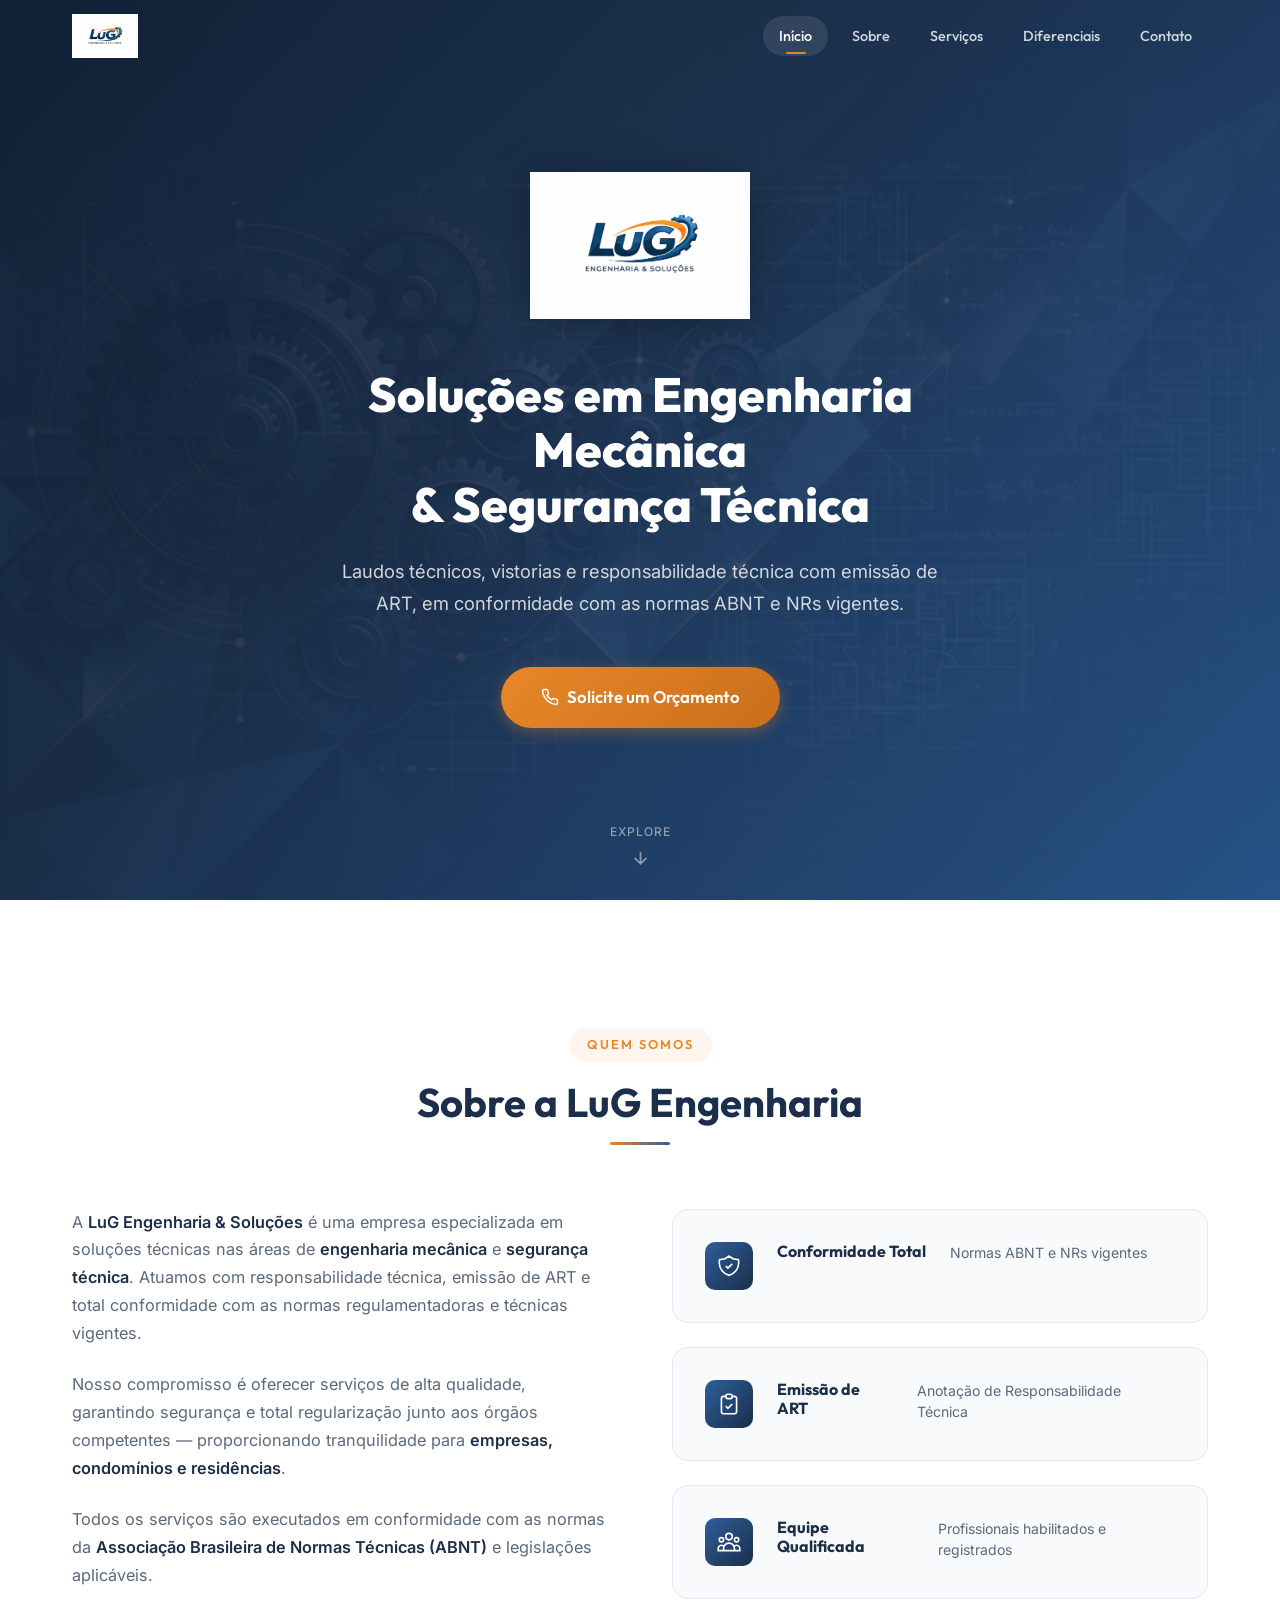
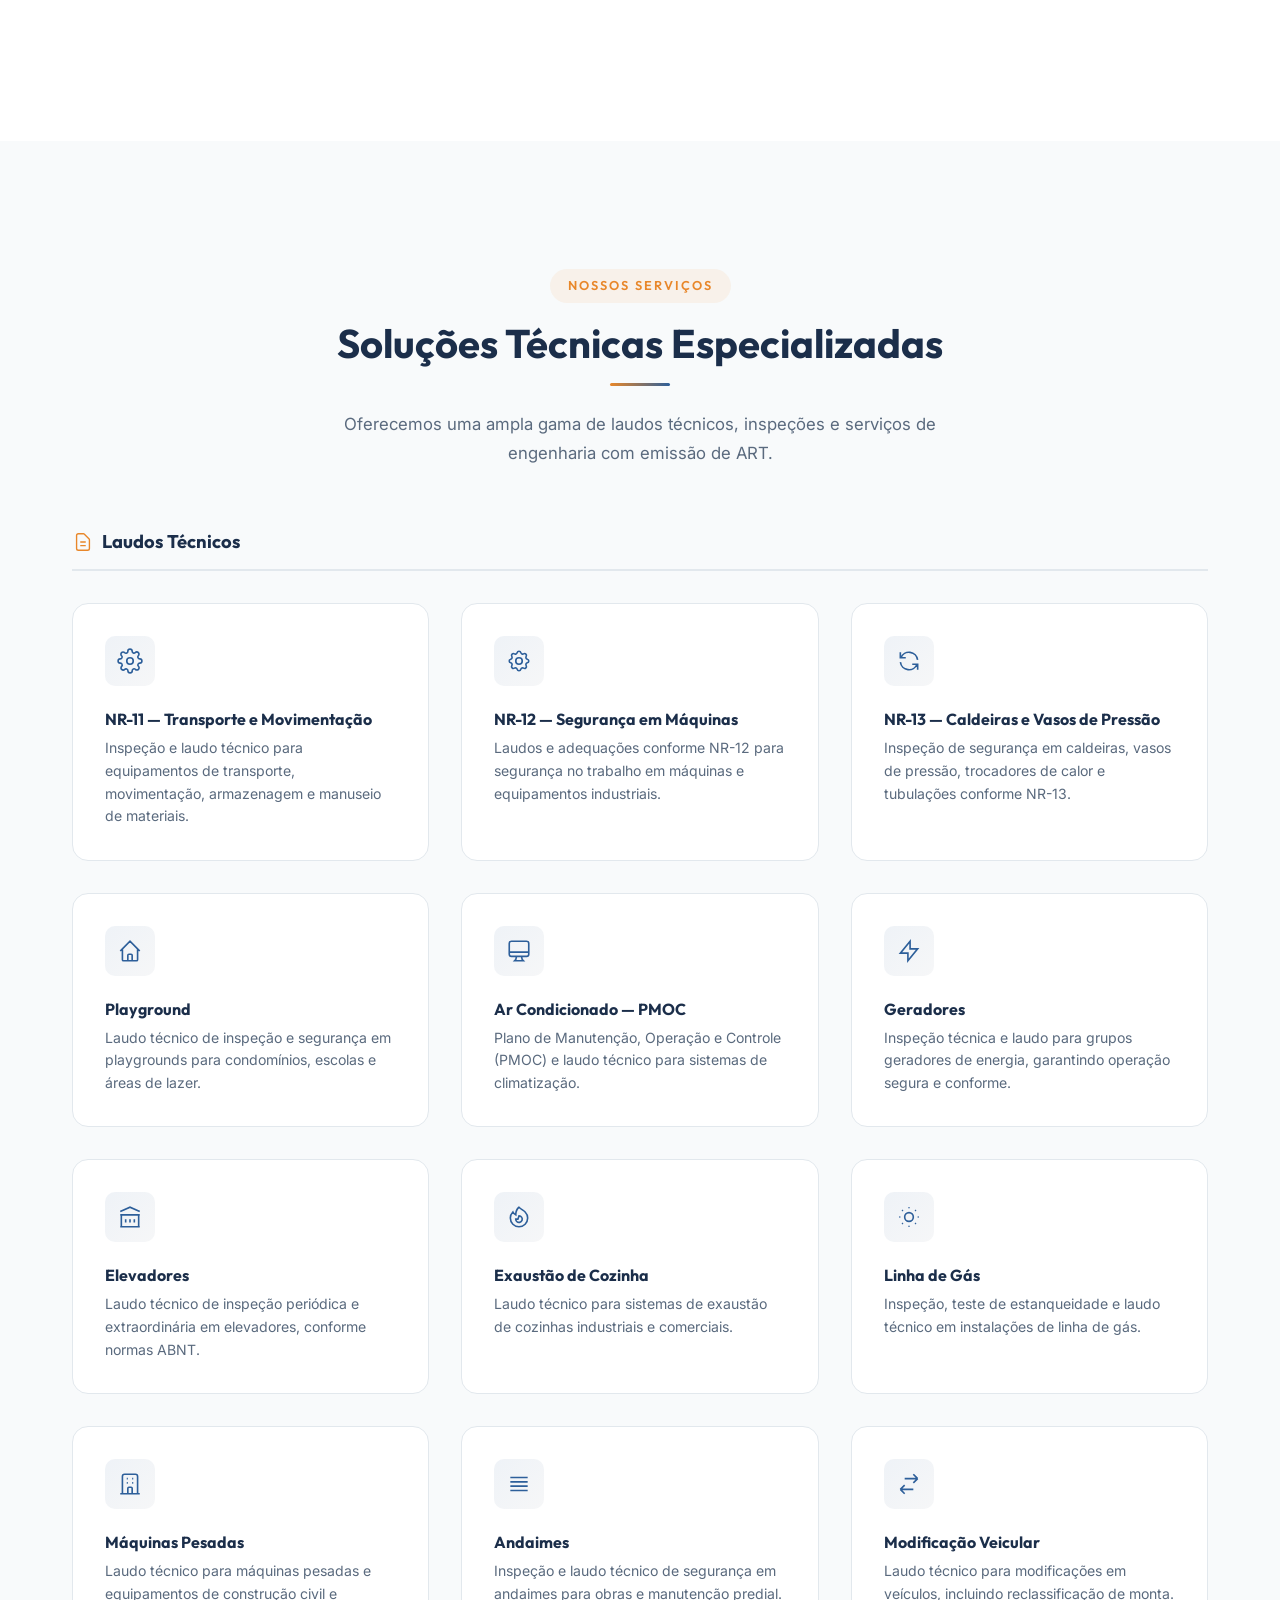
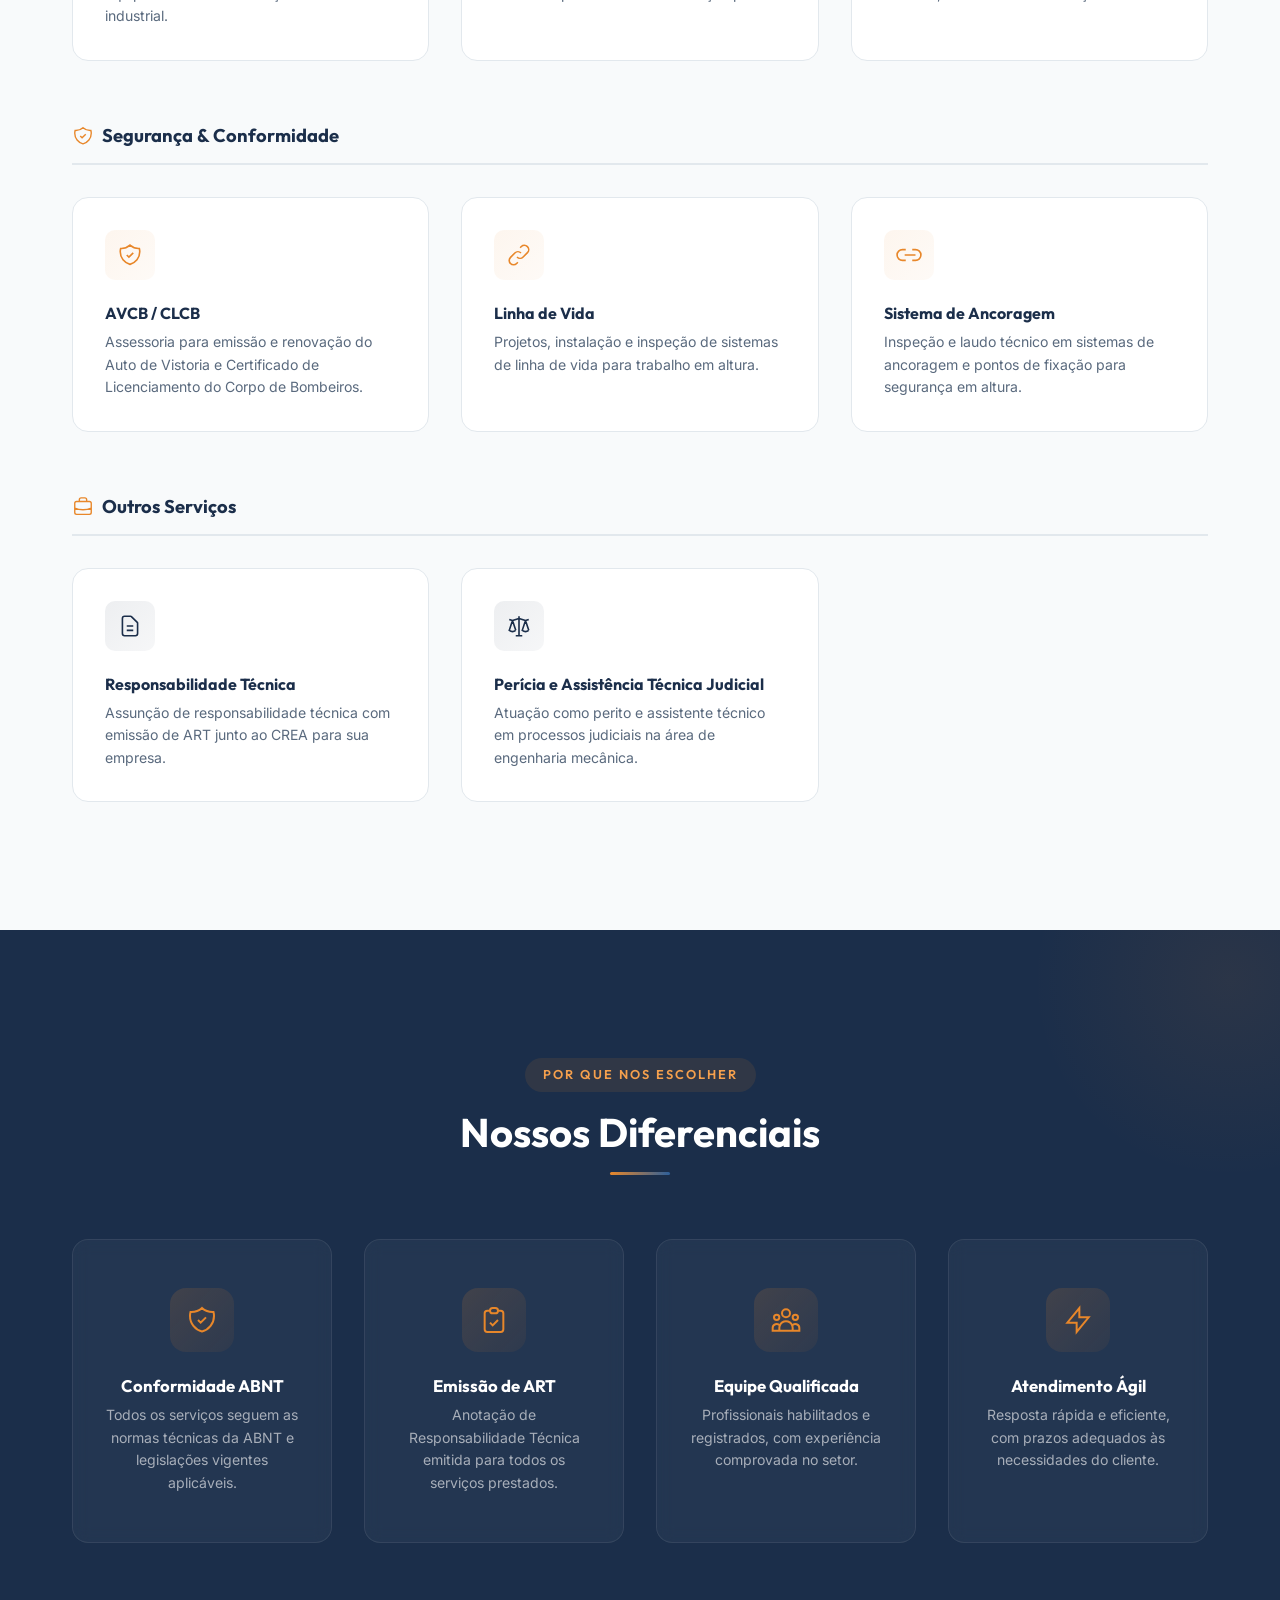
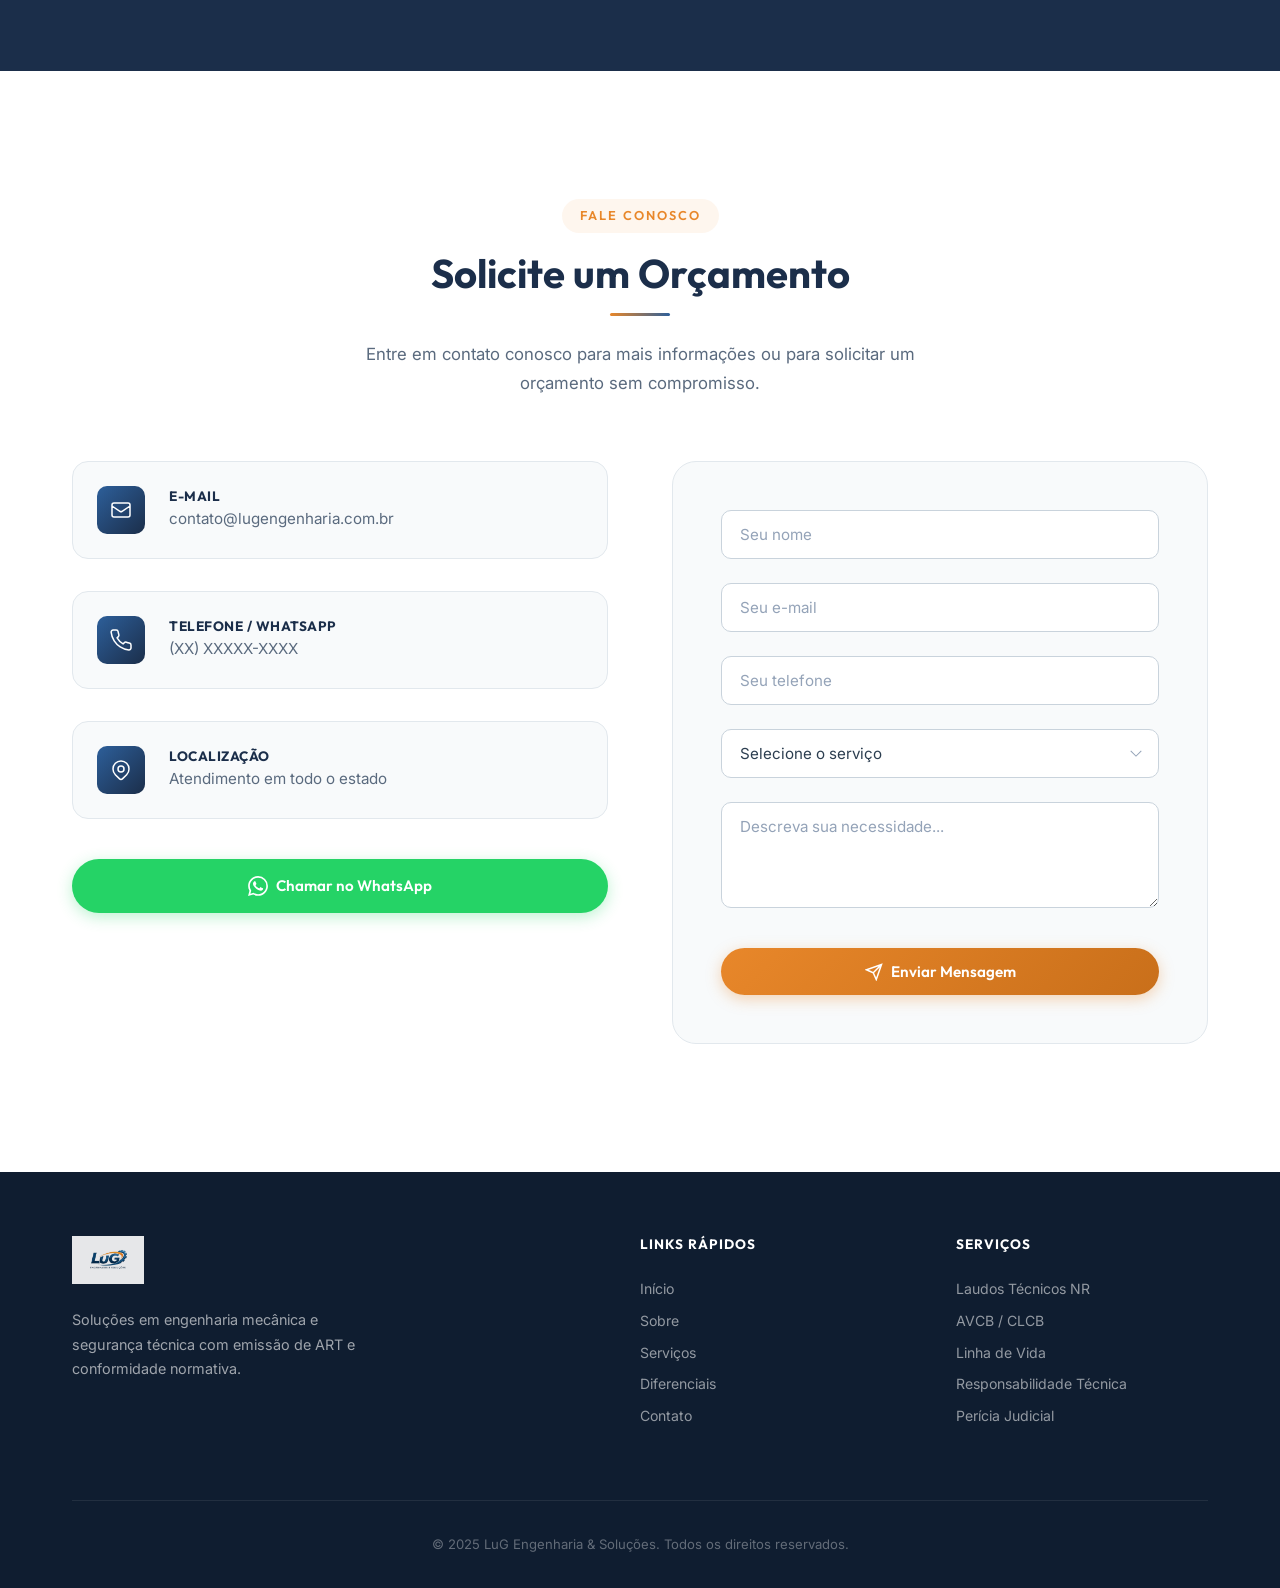
==== index.html @ e66baaa6 "initial commit" ====
<!DOCTYPE html>
<html lang="pt-BR">
<head>
  <meta charset="UTF-8">
  <meta name="viewport" content="width=device-width, initial-scale=1.0">
  <title>LuG Engenharia & Soluções — Engenharia Mecânica e Segurança Técnica</title>
  <meta name="description" content="LuG Engenharia — soluções em engenharia mecânica e segurança técnica. Laudos técnicos, emissão de ART, conformidade com NRs e ABNT. Atendimento para empresas, condomínios e residências.">
  <meta property="og:title" content="LuG Engenharia & Soluções">
  <meta property="og:description" content="Soluções em engenharia mecânica e segurança técnica com emissão de ART e conformidade normativa.">
  <meta property="og:image" content="assets/logo.png">
  <meta property="og:type" content="website">
  <link rel="icon" href="assets/logo.png" type="image/png">
  <link rel="preconnect" href="https://fonts.googleapis.com">
  <link rel="preconnect" href="https://fonts.gstatic.com" crossorigin>
  <link href="https://fonts.googleapis.com/css2?family=Inter:wght@300;400;500;600;700&family=Outfit:wght@400;500;600;700;800&display=swap" rel="stylesheet">
  <link rel="stylesheet" href="style.css">
</head>
<body>

  <!-- ═══════════ NAVBAR ═══════════ -->
  <header class="navbar" id="navbar">
    <div class="navbar__container">
      <a href="#hero" class="navbar__logo">
        <img src="assets/logo.png" alt="LuG Engenharia & Soluções" class="navbar__logo-img">
      </a>
      <nav class="navbar__menu" id="navMenu">
        <a href="#hero" class="navbar__link active" data-section="hero">Início</a>
        <a href="#sobre" class="navbar__link" data-section="sobre">Sobre</a>
        <a href="#servicos" class="navbar__link" data-section="servicos">Serviços</a>
        <a href="#diferenciais" class="navbar__link" data-section="diferenciais">Diferenciais</a>
        <a href="#contato" class="navbar__link" data-section="contato">Contato</a>
      </nav>
      <button class="navbar__hamburger" id="hamburger" aria-label="Abrir menu">
        <span></span>
        <span></span>
        <span></span>
      </button>
    </div>
  </header>

  <!-- ═══════════ HERO ═══════════ -->
  <section class="hero" id="hero">
    <div class="hero__overlay"></div>
    <div class="hero__content">
      <img src="assets/logo.png" alt="LuG Engenharia" class="hero__logo reveal">
      <h1 class="hero__title reveal reveal--delay-1">Soluções em Engenharia Mecânica<br>& Segurança Técnica</h1>
      <p class="hero__subtitle reveal reveal--delay-2">Laudos técnicos, vistorias e responsabilidade técnica com emissão de ART, em conformidade com as normas ABNT e NRs vigentes.</p>
      <a href="#contato" class="btn btn--primary hero__cta reveal reveal--delay-3">
        <svg class="btn__icon" viewBox="0 0 24 24" fill="none" stroke="currentColor" stroke-width="2"><path d="M22 16.92v3a2 2 0 0 1-2.18 2 19.79 19.79 0 0 1-8.63-3.07 19.5 19.5 0 0 1-6-6 19.79 19.79 0 0 1-3.07-8.67A2 2 0 0 1 4.11 2h3a2 2 0 0 1 2 1.72c.127.96.361 1.903.7 2.81a2 2 0 0 1-.45 2.11L8.09 9.91a16 16 0 0 0 6 6l1.27-1.27a2 2 0 0 1 2.11-.45c.907.339 1.85.573 2.81.7A2 2 0 0 1 22 16.92z"/></svg>
        Solicite um Orçamento
      </a>
    </div>
    <div class="hero__scroll-indicator">
      <span>Explore</span>
      <svg viewBox="0 0 24 24" fill="none" stroke="currentColor" stroke-width="2"><path d="M12 5v14m-7-7 7 7 7-7"/></svg>
    </div>
  </section>

  <!-- ═══════════ SOBRE ═══════════ -->
  <section class="sobre" id="sobre">
    <div class="container">
      <div class="section-header reveal">
        <span class="section-header__tag">Quem Somos</span>
        <h2 class="section-header__title">Sobre a LuG Engenharia</h2>
        <div class="section-header__line"></div>
      </div>
      <div class="sobre__grid">
        <div class="sobre__text reveal">
          <p>A <strong>LuG Engenharia & Soluções</strong> é uma empresa especializada em soluções técnicas nas áreas de <strong>engenharia mecânica</strong> e <strong>segurança técnica</strong>. Atuamos com responsabilidade técnica, emissão de ART e total conformidade com as normas regulamentadoras e técnicas vigentes.</p>
          <p>Nosso compromisso é oferecer serviços de alta qualidade, garantindo segurança e total regularização junto aos órgãos competentes — proporcionando tranquilidade para <strong>empresas, condomínios e residências</strong>.</p>
          <p>Todos os serviços são executados em conformidade com as normas da <strong>Associação Brasileira de Normas Técnicas (ABNT)</strong> e legislações aplicáveis.</p>
        </div>
        <div class="sobre__stats reveal reveal--delay-1">
          <div class="stat-card">
            <div class="stat-card__icon">
              <svg viewBox="0 0 24 24" fill="none" stroke="currentColor" stroke-width="1.5"><path d="M9 12l2 2 4-4m5.618-4.016A11.955 11.955 0 0112 2.944a11.955 11.955 0 01-8.618 3.04A12.02 12.02 0 003 9c0 5.591 3.824 10.29 9 11.622 5.176-1.332 9-6.03 9-11.622 0-1.042-.133-2.052-.382-3.016z"/></svg>
            </div>
            <h3>Conformidade Total</h3>
            <p>Normas ABNT e NRs vigentes</p>
          </div>
          <div class="stat-card">
            <div class="stat-card__icon">
              <svg viewBox="0 0 24 24" fill="none" stroke="currentColor" stroke-width="1.5"><path d="M9 5H7a2 2 0 00-2 2v12a2 2 0 002 2h10a2 2 0 002-2V7a2 2 0 00-2-2h-2M9 5a2 2 0 002 2h2a2 2 0 002-2M9 5a2 2 0 012-2h2a2 2 0 012 2m-6 9l2 2 4-4"/></svg>
            </div>
            <h3>Emissão de ART</h3>
            <p>Anotação de Responsabilidade Técnica</p>
          </div>
          <div class="stat-card">
            <div class="stat-card__icon">
              <svg viewBox="0 0 24 24" fill="none" stroke="currentColor" stroke-width="1.5"><path d="M17 20h5v-2a3 3 0 00-5.356-1.857M17 20H7m10 0v-2c0-.656-.126-1.283-.356-1.857M7 20H2v-2a3 3 0 015.356-1.857M7 20v-2c0-.656.126-1.283.356-1.857m0 0a5.002 5.002 0 019.288 0M15 7a3 3 0 11-6 0 3 3 0 016 0zm6 3a2 2 0 11-4 0 2 2 0 014 0zM7 10a2 2 0 11-4 0 2 2 0 014 0z"/></svg>
            </div>
            <h3>Equipe Qualificada</h3>
            <p>Profissionais habilitados e registrados</p>
          </div>
        </div>
      </div>
    </div>
  </section>

  <!-- ═══════════ SERVIÇOS ═══════════ -->
  <section class="servicos" id="servicos">
    <div class="container">
      <div class="section-header reveal">
        <span class="section-header__tag">Nossos Serviços</span>
        <h2 class="section-header__title">Soluções Técnicas Especializadas</h2>
        <div class="section-header__line"></div>
        <p class="section-header__desc">Oferecemos uma ampla gama de laudos técnicos, inspeções e serviços de engenharia com emissão de ART.</p>
      </div>

      <!-- Laudos Técnicos -->
      <div class="servicos__category reveal">
        <h3 class="servicos__category-title">
          <svg viewBox="0 0 24 24" fill="none" stroke="currentColor" stroke-width="1.5"><path d="M9 12h6m-6 4h6m2 5H7a2 2 0 01-2-2V5a2 2 0 012-2h5.586a1 1 0 01.707.293l5.414 5.414a1 1 0 01.293.707V19a2 2 0 01-2 2z"/></svg>
          Laudos Técnicos
        </h3>
        <div class="servicos__grid">

          <div class="service-card reveal">
            <div class="service-card__icon">
              <svg viewBox="0 0 24 24" fill="none" stroke="currentColor" stroke-width="1.5"><circle cx="12" cy="12" r="3"/><path d="M19.4 15a1.65 1.65 0 00.33 1.82l.06.06a2 2 0 010 2.83 2 2 0 01-2.83 0l-.06-.06a1.65 1.65 0 00-1.82-.33 1.65 1.65 0 00-1 1.51V21a2 2 0 01-2 2 2 2 0 01-2-2v-.09A1.65 1.65 0 009 19.4a1.65 1.65 0 00-1.82.33l-.06.06a2 2 0 01-2.83 0 2 2 0 010-2.83l.06-.06A1.65 1.65 0 004.68 15a1.65 1.65 0 00-1.51-1H3a2 2 0 01-2-2 2 2 0 012-2h.09A1.65 1.65 0 004.6 9a1.65 1.65 0 00-.33-1.82l-.06-.06a2 2 0 010-2.83 2 2 0 012.83 0l.06.06A1.65 1.65 0 009 4.68a1.65 1.65 0 001-1.51V3a2 2 0 012-2 2 2 0 012 2v.09a1.65 1.65 0 001 1.51 1.65 1.65 0 001.82-.33l.06-.06a2 2 0 012.83 0 2 2 0 010 2.83l-.06.06A1.65 1.65 0 0019.4 9a1.65 1.65 0 001.51 1H21a2 2 0 012 2 2 2 0 01-2 2h-.09a1.65 1.65 0 00-1.51 1z"/></svg>
            </div>
            <h4 class="service-card__title">NR-11 — Transporte e Movimentação</h4>
            <p class="service-card__desc">Inspeção e laudo técnico para equipamentos de transporte, movimentação, armazenagem e manuseio de materiais.</p>
          </div>

          <div class="service-card reveal">
            <div class="service-card__icon">
              <svg viewBox="0 0 24 24" fill="none" stroke="currentColor" stroke-width="1.5"><path d="M10.325 4.317c.426-1.756 2.924-1.756 3.35 0a1.724 1.724 0 002.573 1.066c1.543-.94 3.31.826 2.37 2.37a1.724 1.724 0 001.066 2.573c1.756.426 1.756 2.924 0 3.35a1.724 1.724 0 00-1.066 2.573c.94 1.543-.826 3.31-2.37 2.37a1.724 1.724 0 00-2.573 1.066c-.426 1.756-2.924 1.756-3.35 0a1.724 1.724 0 00-2.573-1.066c-1.543.94-3.31-.826-2.37-2.37a1.724 1.724 0 00-1.066-2.573c-1.756-.426-1.756-2.924 0-3.35a1.724 1.724 0 001.066-2.573c-.94-1.543.826-3.31 2.37-2.37.996.608 2.296.07 2.572-1.065z"/><circle cx="12" cy="12" r="3"/></svg>
            </div>
            <h4 class="service-card__title">NR-12 — Segurança em Máquinas</h4>
            <p class="service-card__desc">Laudos e adequações conforme NR-12 para segurança no trabalho em máquinas e equipamentos industriais.</p>
          </div>

          <div class="service-card reveal">
            <div class="service-card__icon">
              <svg viewBox="0 0 24 24" fill="none" stroke="currentColor" stroke-width="1.5"><path d="M4 4v5h.582m15.356 2A8.001 8.001 0 004.582 9m0 0H9m11 11v-5h-.581m0 0a8.003 8.003 0 01-15.357-2m15.357 2H15"/></svg>
            </div>
            <h4 class="service-card__title">NR-13 — Caldeiras e Vasos de Pressão</h4>
            <p class="service-card__desc">Inspeção de segurança em caldeiras, vasos de pressão, trocadores de calor e tubulações conforme NR-13.</p>
          </div>

          <div class="service-card reveal">
            <div class="service-card__icon">
              <svg viewBox="0 0 24 24" fill="none" stroke="currentColor" stroke-width="1.5"><path d="M3 12l2-2m0 0l7-7 7 7M5 10v10a1 1 0 001 1h3m10-11l2 2m-2-2v10a1 1 0 01-1 1h-3m-6 0a1 1 0 001-1v-4a1 1 0 011-1h2a1 1 0 011 1v4a1 1 0 001 1m-6 0h6"/></svg>
            </div>
            <h4 class="service-card__title">Playground</h4>
            <p class="service-card__desc">Laudo técnico de inspeção e segurança em playgrounds para condomínios, escolas e áreas de lazer.</p>
          </div>

          <div class="service-card reveal">
            <div class="service-card__icon">
              <svg viewBox="0 0 24 24" fill="none" stroke="currentColor" stroke-width="1.5"><path d="M9.75 17L9 20l-1 1h8l-1-1-.75-3M3 13h18M5 17h14a2 2 0 002-2V5a2 2 0 00-2-2H5a2 2 0 00-2 2v10a2 2 0 002 2z"/></svg>
            </div>
            <h4 class="service-card__title">Ar Condicionado — PMOC</h4>
            <p class="service-card__desc">Plano de Manutenção, Operação e Controle (PMOC) e laudo técnico para sistemas de climatização.</p>
          </div>

          <div class="service-card reveal">
            <div class="service-card__icon">
              <svg viewBox="0 0 24 24" fill="none" stroke="currentColor" stroke-width="1.5"><path d="M13 10V3L4 14h7v7l9-11h-7z"/></svg>
            </div>
            <h4 class="service-card__title">Geradores</h4>
            <p class="service-card__desc">Inspeção técnica e laudo para grupos geradores de energia, garantindo operação segura e conforme.</p>
          </div>

          <div class="service-card reveal">
            <div class="service-card__icon">
              <svg viewBox="0 0 24 24" fill="none" stroke="currentColor" stroke-width="1.5"><path d="M8 14v3m4-3v3m4-3v3M3 21h18M3 10h18M3 7l9-4 9 4M4 10h16v11H4V10z"/></svg>
            </div>
            <h4 class="service-card__title">Elevadores</h4>
            <p class="service-card__desc">Laudo técnico de inspeção periódica e extraordinária em elevadores, conforme normas ABNT.</p>
          </div>

          <div class="service-card reveal">
            <div class="service-card__icon">
              <svg viewBox="0 0 24 24" fill="none" stroke="currentColor" stroke-width="1.5"><path d="M17.657 18.657A8 8 0 016.343 7.343S7 9 9 10c0-2 .5-5 2.986-7C14 5 16.09 5.777 17.656 7.343A7.975 7.975 0 0120 13a7.975 7.975 0 01-2.343 5.657z"/><path d="M9.879 16.121A3 3 0 1012.015 11L11 14H9c0 .768.293 1.536.879 2.121z"/></svg>
            </div>
            <h4 class="service-card__title">Exaustão de Cozinha</h4>
            <p class="service-card__desc">Laudo técnico para sistemas de exaustão de cozinhas industriais e comerciais.</p>
          </div>

          <div class="service-card reveal">
            <div class="service-card__icon">
              <svg viewBox="0 0 24 24" fill="none" stroke="currentColor" stroke-width="1.5"><path d="M12 3v1m0 16v1m9-9h-1M4 12H3m15.364 6.364l-.707-.707M6.343 6.343l-.707-.707m12.728 0l-.707.707M6.343 17.657l-.707.707"/><circle cx="12" cy="12" r="4"/></svg>
            </div>
            <h4 class="service-card__title">Linha de Gás</h4>
            <p class="service-card__desc">Inspeção, teste de estanqueidade e laudo técnico em instalações de linha de gás.</p>
          </div>

          <div class="service-card reveal">
            <div class="service-card__icon">
              <svg viewBox="0 0 24 24" fill="none" stroke="currentColor" stroke-width="1.5"><path d="M19 21V5a2 2 0 00-2-2H7a2 2 0 00-2 2v16m14 0h2m-2 0h-5m-9 0H3m2 0h5M9 7h1m-1 4h1m4-4h1m-1 4h1m-5 10v-5a1 1 0 011-1h2a1 1 0 011 1v5m-4 0h4"/></svg>
            </div>
            <h4 class="service-card__title">Máquinas Pesadas</h4>
            <p class="service-card__desc">Laudo técnico para máquinas pesadas e equipamentos de construção civil e industrial.</p>
          </div>

          <div class="service-card reveal">
            <div class="service-card__icon">
              <svg viewBox="0 0 24 24" fill="none" stroke="currentColor" stroke-width="1.5"><path d="M4 6h16M4 10h16M4 14h16M4 18h16"/></svg>
            </div>
            <h4 class="service-card__title">Andaimes</h4>
            <p class="service-card__desc">Inspeção e laudo técnico de segurança em andaimes para obras e manutenção predial.</p>
          </div>

          <div class="service-card reveal">
            <div class="service-card__icon">
              <svg viewBox="0 0 24 24" fill="none" stroke="currentColor" stroke-width="1.5"><path d="M8 7h12m0 0l-4-4m4 4l-4 4m0 6H4m0 0l4 4m-4-4l4-4"/></svg>
            </div>
            <h4 class="service-card__title">Modificação Veicular</h4>
            <p class="service-card__desc">Laudo técnico para modificações em veículos, incluindo reclassificação de monta.</p>
          </div>

        </div>
      </div>

      <!-- Segurança e Conformidade -->
      <div class="servicos__category reveal">
        <h3 class="servicos__category-title">
          <svg viewBox="0 0 24 24" fill="none" stroke="currentColor" stroke-width="1.5"><path d="M9 12l2 2 4-4m5.618-4.016A11.955 11.955 0 0112 2.944a11.955 11.955 0 01-8.618 3.04A12.02 12.02 0 003 9c0 5.591 3.824 10.29 9 11.622 5.176-1.332 9-6.03 9-11.622 0-1.042-.133-2.052-.382-3.016z"/></svg>
          Segurança & Conformidade
        </h3>
        <div class="servicos__grid">

          <div class="service-card reveal">
            <div class="service-card__icon service-card__icon--accent">
              <svg viewBox="0 0 24 24" fill="none" stroke="currentColor" stroke-width="1.5"><path d="M9 12l2 2 4-4m5.618-4.016A11.955 11.955 0 0112 2.944a11.955 11.955 0 01-8.618 3.04A12.02 12.02 0 003 9c0 5.591 3.824 10.29 9 11.622 5.176-1.332 9-6.03 9-11.622 0-1.042-.133-2.052-.382-3.016z"/></svg>
            </div>
            <h4 class="service-card__title">AVCB / CLCB</h4>
            <p class="service-card__desc">Assessoria para emissão e renovação do Auto de Vistoria e Certificado de Licenciamento do Corpo de Bombeiros.</p>
          </div>

          <div class="service-card reveal">
            <div class="service-card__icon service-card__icon--accent">
              <svg viewBox="0 0 24 24" fill="none" stroke="currentColor" stroke-width="1.5"><path d="M13.828 10.172a4 4 0 00-5.656 0l-4 4a4 4 0 105.656 5.656l1.102-1.101m-.758-4.899a4 4 0 005.656 0l4-4a4 4 0 00-5.656-5.656l-1.1 1.1"/></svg>
            </div>
            <h4 class="service-card__title">Linha de Vida</h4>
            <p class="service-card__desc">Projetos, instalação e inspeção de sistemas de linha de vida para trabalho em altura.</p>
          </div>

          <div class="service-card reveal">
            <div class="service-card__icon service-card__icon--accent">
              <svg viewBox="0 0 24 24" fill="none" stroke="currentColor" stroke-width="1.5"><path d="M15 7h3a5 5 0 015 5 5 5 0 01-5 5h-3m-6 0H6a5 5 0 01-5-5 5 5 0 015-5h3m-1 5h10"/></svg>
            </div>
            <h4 class="service-card__title">Sistema de Ancoragem</h4>
            <p class="service-card__desc">Inspeção e laudo técnico em sistemas de ancoragem e pontos de fixação para segurança em altura.</p>
          </div>

        </div>
      </div>

      <!-- Outros Serviços -->
      <div class="servicos__category reveal">
        <h3 class="servicos__category-title">
          <svg viewBox="0 0 24 24" fill="none" stroke="currentColor" stroke-width="1.5"><path d="M21 13.255A23.931 23.931 0 0112 15c-3.183 0-6.22-.62-9-1.745M16 6V4a2 2 0 00-2-2h-4a2 2 0 00-2 2v2m4 6h.01M5 20h14a2 2 0 002-2V8a2 2 0 00-2-2H5a2 2 0 00-2 2v10a2 2 0 002 2z"/></svg>
          Outros Serviços
        </h3>
        <div class="servicos__grid">

          <div class="service-card reveal">
            <div class="service-card__icon service-card__icon--dark">
              <svg viewBox="0 0 24 24" fill="none" stroke="currentColor" stroke-width="1.5"><path d="M9 12h6m-6 4h6m2 5H7a2 2 0 01-2-2V5a2 2 0 012-2h5.586a1 1 0 01.707.293l5.414 5.414a1 1 0 01.293.707V19a2 2 0 01-2 2z"/></svg>
            </div>
            <h4 class="service-card__title">Responsabilidade Técnica</h4>
            <p class="service-card__desc">Assunção de responsabilidade técnica com emissão de ART junto ao CREA para sua empresa.</p>
          </div>

          <div class="service-card reveal">
            <div class="service-card__icon service-card__icon--dark">
              <svg viewBox="0 0 24 24" fill="none" stroke="currentColor" stroke-width="1.5"><path d="M3 6l3 1m0 0l-3 9a5.002 5.002 0 006.001 0M6 7l3 9M6 7l6-2m6 2l3-1m-3 1l-3 9a5.002 5.002 0 006.001 0M18 7l3 9m-3-9l-6-2m0-2v2m0 16V5m0 16H9m3 0h3"/></svg>
            </div>
            <h4 class="service-card__title">Perícia e Assistência Técnica Judicial</h4>
            <p class="service-card__desc">Atuação como perito e assistente técnico em processos judiciais na área de engenharia mecânica.</p>
          </div>

        </div>
      </div>

    </div>
  </section>

  <!-- ═══════════ DIFERENCIAIS ═══════════ -->
  <section class="diferenciais" id="diferenciais">
    <div class="container">
      <div class="section-header reveal">
        <span class="section-header__tag">Por que nos escolher</span>
        <h2 class="section-header__title">Nossos Diferenciais</h2>
        <div class="section-header__line"></div>
      </div>
      <div class="diferenciais__grid">

        <div class="diferencial-card reveal">
          <div class="diferencial-card__icon">
            <svg viewBox="0 0 24 24" fill="none" stroke="currentColor" stroke-width="1.5"><path d="M9 12l2 2 4-4m5.618-4.016A11.955 11.955 0 0112 2.944a11.955 11.955 0 01-8.618 3.04A12.02 12.02 0 003 9c0 5.591 3.824 10.29 9 11.622 5.176-1.332 9-6.03 9-11.622 0-1.042-.133-2.052-.382-3.016z"/></svg>
          </div>
          <h3>Conformidade ABNT</h3>
          <p>Todos os serviços seguem as normas técnicas da ABNT e legislações vigentes aplicáveis.</p>
        </div>

        <div class="diferencial-card reveal reveal--delay-1">
          <div class="diferencial-card__icon">
            <svg viewBox="0 0 24 24" fill="none" stroke="currentColor" stroke-width="1.5"><path d="M9 5H7a2 2 0 00-2 2v12a2 2 0 002 2h10a2 2 0 002-2V7a2 2 0 00-2-2h-2M9 5a2 2 0 002 2h2a2 2 0 002-2M9 5a2 2 0 012-2h2a2 2 0 012 2m-6 9l2 2 4-4"/></svg>
          </div>
          <h3>Emissão de ART</h3>
          <p>Anotação de Responsabilidade Técnica emitida para todos os serviços prestados.</p>
        </div>

        <div class="diferencial-card reveal reveal--delay-2">
          <div class="diferencial-card__icon">
            <svg viewBox="0 0 24 24" fill="none" stroke="currentColor" stroke-width="1.5"><path d="M17 20h5v-2a3 3 0 00-5.356-1.857M17 20H7m10 0v-2c0-.656-.126-1.283-.356-1.857M7 20H2v-2a3 3 0 015.356-1.857M7 20v-2c0-.656.126-1.283.356-1.857m0 0a5.002 5.002 0 019.288 0M15 7a3 3 0 11-6 0 3 3 0 016 0zm6 3a2 2 0 11-4 0 2 2 0 014 0zM7 10a2 2 0 11-4 0 2 2 0 014 0z"/></svg>
          </div>
          <h3>Equipe Qualificada</h3>
          <p>Profissionais habilitados e registrados, com experiência comprovada no setor.</p>
        </div>

        <div class="diferencial-card reveal reveal--delay-3">
          <div class="diferencial-card__icon">
            <svg viewBox="0 0 24 24" fill="none" stroke="currentColor" stroke-width="1.5"><path d="M13 10V3L4 14h7v7l9-11h-7z"/></svg>
          </div>
          <h3>Atendimento Ágil</h3>
          <p>Resposta rápida e eficiente, com prazos adequados às necessidades do cliente.</p>
        </div>

      </div>
    </div>
  </section>

  <!-- ═══════════ CONTATO ═══════════ -->
  <section class="contato" id="contato">
    <div class="container">
      <div class="section-header reveal">
        <span class="section-header__tag">Fale Conosco</span>
        <h2 class="section-header__title">Solicite um Orçamento</h2>
        <div class="section-header__line"></div>
        <p class="section-header__desc">Entre em contato conosco para mais informações ou para solicitar um orçamento sem compromisso.</p>
      </div>
      <div class="contato__grid">
        <div class="contato__info reveal">
          <div class="contato__item">
            <div class="contato__item-icon">
              <svg viewBox="0 0 24 24" fill="none" stroke="currentColor" stroke-width="1.5"><path d="M3 8l7.89 5.26a2 2 0 002.22 0L21 8M5 19h14a2 2 0 002-2V7a2 2 0 00-2-2H5a2 2 0 00-2 2v10a2 2 0 002 2z"/></svg>
            </div>
            <div>
              <h4>E-mail</h4>
              <p>contato@lugengenharia.com.br</p>
            </div>
          </div>
          <div class="contato__item">
            <div class="contato__item-icon">
              <svg viewBox="0 0 24 24" fill="none" stroke="currentColor" stroke-width="1.5"><path d="M22 16.92v3a2 2 0 01-2.18 2 19.79 19.79 0 01-8.63-3.07 19.5 19.5 0 01-6-6 19.79 19.79 0 01-3.07-8.67A2 2 0 014.11 2h3a2 2 0 012 1.72c.127.96.361 1.903.7 2.81a2 2 0 01-.45 2.11L8.09 9.91a16 16 0 006 6l1.27-1.27a2 2 0 012.11-.45c.907.339 1.85.573 2.81.7A2 2 0 0122 16.92z"/></svg>
            </div>
            <div>
              <h4>Telefone / WhatsApp</h4>
              <p>(XX) XXXXX-XXXX</p>
            </div>
          </div>
          <div class="contato__item">
            <div class="contato__item-icon">
              <svg viewBox="0 0 24 24" fill="none" stroke="currentColor" stroke-width="1.5"><path d="M17.657 16.657L13.414 20.9a1.998 1.998 0 01-2.827 0l-4.244-4.243a8 8 0 1111.314 0z"/><path d="M15 11a3 3 0 11-6 0 3 3 0 016 0z"/></svg>
            </div>
            <div>
              <h4>Localização</h4>
              <p>Atendimento em todo o estado</p>
            </div>
          </div>
          <a href="#" class="btn btn--whatsapp contato__whatsapp-btn">
            <svg viewBox="0 0 24 24" fill="currentColor"><path d="M17.472 14.382c-.297-.149-1.758-.867-2.03-.967-.273-.099-.471-.148-.67.15-.197.297-.767.966-.94 1.164-.173.199-.347.223-.644.075-.297-.15-1.255-.463-2.39-1.475-.883-.788-1.48-1.761-1.653-2.059-.173-.297-.018-.458.13-.606.134-.133.298-.347.446-.52.149-.174.198-.298.298-.497.099-.198.05-.371-.025-.52-.075-.149-.669-1.612-.916-2.207-.242-.579-.487-.5-.669-.51-.173-.008-.371-.01-.57-.01-.198 0-.52.074-.792.372-.272.297-1.04 1.016-1.04 2.479 0 1.462 1.065 2.875 1.213 3.074.149.198 2.096 3.2 5.077 4.487.709.306 1.262.489 1.694.625.712.227 1.36.195 1.871.118.571-.085 1.758-.719 2.006-1.413.248-.694.248-1.289.173-1.413-.074-.124-.272-.198-.57-.347m-5.421 7.403h-.004a9.87 9.87 0 01-5.031-1.378l-.361-.214-3.741.982.998-3.648-.235-.374a9.86 9.86 0 01-1.51-5.26c.001-5.45 4.436-9.884 9.888-9.884 2.64 0 5.122 1.03 6.988 2.898a9.825 9.825 0 012.893 6.994c-.003 5.45-4.437 9.884-9.885 9.884m8.413-18.297A11.815 11.815 0 0012.05 0C5.495 0 .16 5.335.157 11.892c0 2.096.547 4.142 1.588 5.945L.057 24l6.305-1.654a11.882 11.882 0 005.683 1.448h.005c6.554 0 11.89-5.335 11.893-11.893a11.821 11.821 0 00-3.48-8.413z"/></svg>
            Chamar no WhatsApp
          </a>
        </div>
        <form class="contato__form reveal reveal--delay-1" id="contactForm">
          <div class="form-group">
            <input type="text" id="nome" name="nome" placeholder="Seu nome" required>
          </div>
          <div class="form-group">
            <input type="email" id="email" name="email" placeholder="Seu e-mail" required>
          </div>
          <div class="form-group">
            <input type="tel" id="telefone" name="telefone" placeholder="Seu telefone">
          </div>
          <div class="form-group">
            <select id="servico" name="servico">
              <option value="">Selecione o serviço</option>
              <option value="nr11">Laudo NR-11</option>
              <option value="nr12">Laudo NR-12</option>
              <option value="nr13">Laudo NR-13</option>
              <option value="playground">Laudo Playground</option>
              <option value="pmoc">PMOC / Ar Condicionado</option>
              <option value="geradores">Geradores</option>
              <option value="elevadores">Elevadores</option>
              <option value="exaustao">Exaustão de Cozinha</option>
              <option value="gas">Linha de Gás</option>
              <option value="maquinas">Máquinas Pesadas</option>
              <option value="andaimes">Andaimes</option>
              <option value="veicular">Modificação Veicular</option>
              <option value="avcb">AVCB / CLCB</option>
              <option value="linha-vida">Linha de Vida</option>
              <option value="ancoragem">Sistema de Ancoragem</option>
              <option value="rt">Responsabilidade Técnica</option>
              <option value="pericia">Perícia Judicial</option>
              <option value="outro">Outro</option>
            </select>
          </div>
          <div class="form-group">
            <textarea id="mensagem" name="mensagem" rows="4" placeholder="Descreva sua necessidade..." required></textarea>
          </div>
          <button type="submit" class="btn btn--primary btn--full">
            <svg class="btn__icon" viewBox="0 0 24 24" fill="none" stroke="currentColor" stroke-width="2"><path d="M22 2L11 13M22 2l-7 20-4-9-9-4 20-7z"/></svg>
            Enviar Mensagem
          </button>
        </form>
      </div>
    </div>
  </section>

  <!-- ═══════════ FOOTER ═══════════ -->
  <footer class="footer" id="footer">
    <div class="container">
      <div class="footer__grid">
        <div class="footer__brand">
          <img src="assets/logo.png" alt="LuG Engenharia" class="footer__logo">
          <p>Soluções em engenharia mecânica e segurança técnica com emissão de ART e conformidade normativa.</p>
        </div>
        <div class="footer__links">
          <h4>Links Rápidos</h4>
          <a href="#hero">Início</a>
          <a href="#sobre">Sobre</a>
          <a href="#servicos">Serviços</a>
          <a href="#diferenciais">Diferenciais</a>
          <a href="#contato">Contato</a>
        </div>
        <div class="footer__services">
          <h4>Serviços</h4>
          <a href="#servicos">Laudos Técnicos NR</a>
          <a href="#servicos">AVCB / CLCB</a>
          <a href="#servicos">Linha de Vida</a>
          <a href="#servicos">Responsabilidade Técnica</a>
          <a href="#servicos">Perícia Judicial</a>
        </div>
      </div>
      <div class="footer__bottom">
        <p>&copy; 2025 LuG Engenharia & Soluções. Todos os direitos reservados.</p>
      </div>
    </div>
  </footer>

  <!-- WhatsApp FAB -->
  <a href="#" class="whatsapp-fab" id="whatsappFab" aria-label="Fale conosco pelo WhatsApp" title="Fale conosco pelo WhatsApp">
    <svg viewBox="0 0 24 24" fill="currentColor"><path d="M17.472 14.382c-.297-.149-1.758-.867-2.03-.967-.273-.099-.471-.148-.67.15-.197.297-.767.966-.94 1.164-.173.199-.347.223-.644.075-.297-.15-1.255-.463-2.39-1.475-.883-.788-1.48-1.761-1.653-2.059-.173-.297-.018-.458.13-.606.134-.133.298-.347.446-.52.149-.174.198-.298.298-.497.099-.198.05-.371-.025-.52-.075-.149-.669-1.612-.916-2.207-.242-.579-.487-.5-.669-.51-.173-.008-.371-.01-.57-.01-.198 0-.52.074-.792.372-.272.297-1.04 1.016-1.04 2.479 0 1.462 1.065 2.875 1.213 3.074.149.198 2.096 3.2 5.077 4.487.709.306 1.262.489 1.694.625.712.227 1.36.195 1.871.118.571-.085 1.758-.719 2.006-1.413.248-.694.248-1.289.173-1.413-.074-.124-.272-.198-.57-.347m-5.421 7.403h-.004a9.87 9.87 0 01-5.031-1.378l-.361-.214-3.741.982.998-3.648-.235-.374a9.86 9.86 0 01-1.51-5.26c.001-5.45 4.436-9.884 9.888-9.884 2.64 0 5.122 1.03 6.988 2.898a9.825 9.825 0 012.893 6.994c-.003 5.45-4.437 9.884-9.885 9.884m8.413-18.297A11.815 11.815 0 0012.05 0C5.495 0 .16 5.335.157 11.892c0 2.096.547 4.142 1.588 5.945L.057 24l6.305-1.654a11.882 11.882 0 005.683 1.448h.005c6.554 0 11.89-5.335 11.893-11.893a11.821 11.821 0 00-3.48-8.413z"/></svg>
  </a>

  <script src="script.js"></script>
</body>
</html>
---- style.css ----
/* ═══════════════════════════════════════════════════
   LuG Engenharia & Soluções — Design System & Styles
   ═══════════════════════════════════════════════════ */

/* ─── Design Tokens ─── */
:root {
  /* Colors */
  --c-navy: #1B2E4A;
  --c-navy-dark: #0F1D30;
  --c-navy-light: #243B5C;
  --c-blue: #2D5F9A;
  --c-blue-light: #3A7BC8;
  --c-orange: #E8872A;
  --c-orange-light: #F5A04D;
  --c-orange-dark: #C96F1A;
  --c-white: #FFFFFF;
  --c-gray-50: #F8FAFB;
  --c-gray-100: #F0F3F5;
  --c-gray-200: #E2E8ED;
  --c-gray-300: #C9D3DC;
  --c-gray-400: #94A3B8;
  --c-gray-500: #64748B;
  --c-gray-600: #475569;
  --c-gray-700: #334155;
  --c-gray-800: #1E293B;
  --c-text: #2C3E50;
  --c-text-light: #5A6A7E;

  /* Typography */
  --font-body: 'Inter', system-ui, -apple-system, sans-serif;
  --font-heading: 'Outfit', 'Inter', system-ui, sans-serif;

  /* Spacing */
  --space-xs: 0.25rem;
  --space-sm: 0.5rem;
  --space-md: 1rem;
  --space-lg: 1.5rem;
  --space-xl: 2rem;
  --space-2xl: 3rem;
  --space-3xl: 4rem;
  --space-4xl: 6rem;
  --space-5xl: 8rem;

  /* Radius */
  --radius-sm: 6px;
  --radius-md: 10px;
  --radius-lg: 16px;
  --radius-xl: 24px;
  --radius-full: 9999px;

  /* Shadows */
  --shadow-sm: 0 1px 3px rgba(27, 46, 74, 0.08), 0 1px 2px rgba(27, 46, 74, 0.06);
  --shadow-md: 0 4px 12px rgba(27, 46, 74, 0.1), 0 2px 4px rgba(27, 46, 74, 0.06);
  --shadow-lg: 0 10px 30px rgba(27, 46, 74, 0.12), 0 4px 8px rgba(27, 46, 74, 0.06);
  --shadow-xl: 0 20px 50px rgba(27, 46, 74, 0.15), 0 8px 16px rgba(27, 46, 74, 0.08);
  --shadow-glow: 0 0 30px rgba(232, 135, 42, 0.2);

  /* Transitions */
  --transition-fast: 0.2s cubic-bezier(0.4, 0, 0.2, 1);
  --transition-base: 0.3s cubic-bezier(0.4, 0, 0.2, 1);
  --transition-slow: 0.5s cubic-bezier(0.4, 0, 0.2, 1);

  /* Layout */
  --max-width: 1200px;
  --navbar-height: 72px;
}

/* ─── Reset ─── */
*, *::before, *::after {
  margin: 0;
  padding: 0;
  box-sizing: border-box;
}

html {
  scroll-behavior: smooth;
  scroll-padding-top: var(--navbar-height);
}

body {
  font-family: var(--font-body);
  font-size: 16px;
  line-height: 1.7;
  color: var(--c-text);
  background: var(--c-white);
  -webkit-font-smoothing: antialiased;
  -moz-osx-font-smoothing: grayscale;
  overflow-x: hidden;
}

img {
  max-width: 100%;
  height: auto;
  display: block;
}

a {
  text-decoration: none;
  color: inherit;
  transition: color var(--transition-fast);
}

h1, h2, h3, h4, h5, h6 {
  font-family: var(--font-heading);
  font-weight: 700;
  line-height: 1.2;
  color: var(--c-navy);
}

/* ─── Utilities ─── */
.container {
  max-width: var(--max-width);
  margin: 0 auto;
  padding: 0 var(--space-xl);
}

/* ─── Section Header ─── */
.section-header {
  text-align: center;
  margin-bottom: var(--space-3xl);
}

.section-header__tag {
  display: inline-block;
  font-family: var(--font-heading);
  font-size: 0.8rem;
  font-weight: 600;
  letter-spacing: 2px;
  text-transform: uppercase;
  color: var(--c-orange);
  background: rgba(232, 135, 42, 0.08);
  padding: 6px 18px;
  border-radius: var(--radius-full);
  margin-bottom: var(--space-md);
}

.section-header__title {
  font-size: clamp(1.75rem, 4vw, 2.5rem);
  color: var(--c-navy);
  margin-bottom: var(--space-md);
}

.section-header__line {
  width: 60px;
  height: 3px;
  background: linear-gradient(90deg, var(--c-orange), var(--c-blue));
  margin: 0 auto var(--space-lg);
  border-radius: var(--radius-full);
}

.section-header__desc {
  font-size: 1.05rem;
  color: var(--c-text-light);
  max-width: 600px;
  margin: 0 auto;
}

/* ─── Buttons ─── */
.btn {
  display: inline-flex;
  align-items: center;
  gap: var(--space-sm);
  padding: 14px 32px;
  font-family: var(--font-heading);
  font-size: 0.95rem;
  font-weight: 600;
  border: none;
  border-radius: var(--radius-full);
  cursor: pointer;
  transition: all var(--transition-base);
  text-align: center;
  justify-content: center;
}

.btn__icon {
  width: 18px;
  height: 18px;
  flex-shrink: 0;
}

.btn--primary {
  background: linear-gradient(135deg, var(--c-orange), var(--c-orange-dark));
  color: var(--c-white);
  box-shadow: 0 4px 15px rgba(232, 135, 42, 0.35);
}

.btn--primary:hover {
  transform: translateY(-2px);
  box-shadow: 0 8px 25px rgba(232, 135, 42, 0.45);
}

.btn--full {
  width: 100%;
}

.btn--whatsapp {
  background: #25D366;
  color: var(--c-white);
  box-shadow: 0 4px 15px rgba(37, 211, 102, 0.3);
}

.btn--whatsapp:hover {
  background: #1EBE5A;
  transform: translateY(-2px);
  box-shadow: 0 8px 25px rgba(37, 211, 102, 0.45);
}

.btn--whatsapp svg {
  width: 20px;
  height: 20px;
}

/* ═══════════  NAVBAR  ═══════════ */
.navbar {
  position: fixed;
  top: 0;
  left: 0;
  right: 0;
  height: var(--navbar-height);
  z-index: 1000;
  transition: all var(--transition-base);
  background: transparent;
}

.navbar--scrolled {
  background: rgba(15, 29, 48, 0.95);
  backdrop-filter: blur(12px);
  -webkit-backdrop-filter: blur(12px);
  box-shadow: 0 2px 20px rgba(0, 0, 0, 0.15);
  height: 60px;
}

.navbar__container {
  max-width: var(--max-width);
  margin: 0 auto;
  padding: 0 var(--space-xl);
  height: 100%;
  display: flex;
  align-items: center;
  justify-content: space-between;
}

.navbar__logo-img {
  height: 44px;
  width: auto;
  transition: height var(--transition-base);
}

.navbar--scrolled .navbar__logo-img {
  height: 36px;
}

.navbar__menu {
  display: flex;
  align-items: center;
  gap: var(--space-sm);
}

.navbar__link {
  font-family: var(--font-heading);
  font-size: 0.9rem;
  font-weight: 500;
  color: rgba(255, 255, 255, 0.8);
  padding: 8px 16px;
  border-radius: var(--radius-full);
  transition: all var(--transition-fast);
  position: relative;
}

.navbar__link:hover,
.navbar__link.active {
  color: var(--c-white);
  background: rgba(255, 255, 255, 0.1);
}

.navbar__link.active::after {
  content: '';
  position: absolute;
  bottom: 2px;
  left: 50%;
  transform: translateX(-50%);
  width: 20px;
  height: 2px;
  background: var(--c-orange);
  border-radius: var(--radius-full);
}

/* Hamburger */
.navbar__hamburger {
  display: none;
  flex-direction: column;
  gap: 5px;
  padding: 8px;
  background: none;
  border: none;
  cursor: pointer;
  z-index: 1010;
}

.navbar__hamburger span {
  display: block;
  width: 24px;
  height: 2px;
  background: var(--c-white);
  border-radius: 2px;
  transition: all var(--transition-base);
}

.navbar__hamburger.active span:nth-child(1) {
  transform: rotate(45deg) translate(5px, 5px);
}

.navbar__hamburger.active span:nth-child(2) {
  opacity: 0;
}

.navbar__hamburger.active span:nth-child(3) {
  transform: rotate(-45deg) translate(5px, -5px);
}

/* ═══════════  HERO  ═══════════ */
.hero {
  position: relative;
  min-height: 100vh;
  display: flex;
  align-items: center;
  justify-content: center;
  text-align: center;
  background: url('assets/hero-bg.png') center center / cover no-repeat;
  overflow: hidden;
}

.hero__overlay {
  position: absolute;
  inset: 0;
  background: linear-gradient(
    135deg,
    rgba(15, 29, 48, 0.92) 0%,
    rgba(27, 46, 74, 0.88) 40%,
    rgba(45, 95, 154, 0.82) 100%
  );
}

.hero__content {
  position: relative;
  z-index: 2;
  max-width: 780px;
  padding: var(--space-xl);
}

.hero__logo {
  width: 220px;
  margin: 0 auto var(--space-2xl);
  filter: drop-shadow(0 4px 20px rgba(0, 0, 0, 0.3));
}

.hero__title {
  font-size: clamp(1.8rem, 5vw, 3rem);
  font-weight: 800;
  color: var(--c-white);
  margin-bottom: var(--space-lg);
  line-height: 1.15;
}

.hero__subtitle {
  font-size: clamp(1rem, 2vw, 1.15rem);
  color: rgba(255, 255, 255, 0.8);
  margin-bottom: var(--space-2xl);
  line-height: 1.7;
  max-width: 600px;
  margin-left: auto;
  margin-right: auto;
}

.hero__cta {
  font-size: 1.05rem;
  padding: 16px 40px;
}

.hero__scroll-indicator {
  position: absolute;
  bottom: 32px;
  left: 50%;
  transform: translateX(-50%);
  z-index: 2;
  display: flex;
  flex-direction: column;
  align-items: center;
  gap: 6px;
  color: rgba(255, 255, 255, 0.5);
  font-size: 0.75rem;
  font-weight: 500;
  letter-spacing: 1px;
  text-transform: uppercase;
  animation: float 2.5s ease-in-out infinite;
}

.hero__scroll-indicator svg {
  width: 20px;
  height: 20px;
}

@keyframes float {
  0%, 100% { transform: translateX(-50%) translateY(0); }
  50% { transform: translateX(-50%) translateY(8px); }
}

/* ═══════════  SOBRE  ═══════════ */
.sobre {
  padding: var(--space-5xl) 0;
  background: var(--c-white);
}

.sobre__grid {
  display: grid;
  grid-template-columns: 1fr 1fr;
  gap: var(--space-3xl);
  align-items: start;
}

.sobre__text p {
  color: var(--c-text-light);
  margin-bottom: var(--space-lg);
  font-size: 1.02rem;
}

.sobre__text strong {
  color: var(--c-navy);
  font-weight: 600;
}

.sobre__stats {
  display: flex;
  flex-direction: column;
  gap: var(--space-lg);
}

.stat-card {
  display: flex;
  align-items: flex-start;
  gap: var(--space-lg);
  padding: var(--space-xl);
  background: var(--c-gray-50);
  border-radius: var(--radius-lg);
  border: 1px solid var(--c-gray-200);
  transition: all var(--transition-base);
}

.stat-card:hover {
  transform: translateY(-2px);
  box-shadow: var(--shadow-md);
  border-color: rgba(232, 135, 42, 0.2);
}

.stat-card__icon {
  flex-shrink: 0;
  width: 48px;
  height: 48px;
  display: flex;
  align-items: center;
  justify-content: center;
  background: linear-gradient(135deg, var(--c-blue), var(--c-navy));
  border-radius: var(--radius-md);
  padding: 10px;
}

.stat-card__icon svg {
  width: 26px;
  height: 26px;
  stroke: var(--c-white);
}

.stat-card h3 {
  font-size: 1rem;
  font-weight: 700;
  margin-bottom: 4px;
  color: var(--c-navy);
}

.stat-card p {
  font-size: 0.88rem;
  color: var(--c-text-light);
  line-height: 1.5;
}

/* ═══════════  SERVIÇOS  ═══════════ */
.servicos {
  padding: var(--space-5xl) 0;
  background: var(--c-gray-50);
}

.servicos__category {
  margin-bottom: var(--space-3xl);
}

.servicos__category:last-child {
  margin-bottom: 0;
}

.servicos__category-title {
  display: flex;
  align-items: center;
  gap: var(--space-sm);
  font-size: 1.15rem;
  font-weight: 700;
  color: var(--c-navy);
  margin-bottom: var(--space-xl);
  padding-bottom: var(--space-md);
  border-bottom: 2px solid var(--c-gray-200);
}

.servicos__category-title svg {
  width: 22px;
  height: 22px;
  stroke: var(--c-orange);
  flex-shrink: 0;
}

.servicos__grid {
  display: grid;
  grid-template-columns: repeat(auto-fill, minmax(280px, 1fr));
  gap: var(--space-xl);
}

/* Service Card */
.service-card {
  background: var(--c-white);
  padding: var(--space-xl) var(--space-xl) var(--space-xl);
  border-radius: var(--radius-lg);
  border: 1px solid var(--c-gray-200);
  transition: all var(--transition-base);
  position: relative;
  overflow: hidden;
}

.service-card::before {
  content: '';
  position: absolute;
  top: 0;
  left: 0;
  right: 0;
  height: 3px;
  background: linear-gradient(90deg, var(--c-blue), var(--c-orange));
  opacity: 0;
  transition: opacity var(--transition-base);
}

.service-card:hover {
  transform: translateY(-4px);
  box-shadow: var(--shadow-lg);
  border-color: transparent;
}

.service-card:hover::before {
  opacity: 1;
}

.service-card__icon {
  width: 50px;
  height: 50px;
  display: flex;
  align-items: center;
  justify-content: center;
  background: linear-gradient(135deg, rgba(45, 95, 154, 0.08), rgba(27, 46, 74, 0.04));
  border-radius: var(--radius-md);
  padding: 11px;
  margin-bottom: var(--space-lg);
  transition: all var(--transition-base);
}

.service-card:hover .service-card__icon {
  background: linear-gradient(135deg, var(--c-blue), var(--c-navy));
}

.service-card__icon svg {
  width: 26px;
  height: 26px;
  stroke: var(--c-blue);
  transition: stroke var(--transition-base);
}

.service-card:hover .service-card__icon svg {
  stroke: var(--c-white);
}

.service-card__icon--accent {
  background: linear-gradient(135deg, rgba(232, 135, 42, 0.08), rgba(232, 135, 42, 0.04));
}

.service-card__icon--accent svg {
  stroke: var(--c-orange);
}

.service-card:hover .service-card__icon--accent {
  background: linear-gradient(135deg, var(--c-orange), var(--c-orange-dark));
}

.service-card:hover .service-card__icon--accent svg {
  stroke: var(--c-white);
}

.service-card__icon--dark {
  background: linear-gradient(135deg, rgba(27, 46, 74, 0.08), rgba(27, 46, 74, 0.04));
}

.service-card__icon--dark svg {
  stroke: var(--c-navy);
}

.service-card:hover .service-card__icon--dark {
  background: linear-gradient(135deg, var(--c-navy), var(--c-navy-dark));
}

.service-card:hover .service-card__icon--dark svg {
  stroke: var(--c-white);
}

.service-card__title {
  font-size: 1rem;
  font-weight: 700;
  color: var(--c-navy);
  margin-bottom: var(--space-sm);
}

.service-card__desc {
  font-size: 0.88rem;
  color: var(--c-text-light);
  line-height: 1.6;
}

/* ═══════════  DIFERENCIAIS  ═══════════ */
.diferenciais {
  padding: var(--space-5xl) 0;
  background: var(--c-navy);
  position: relative;
  overflow: hidden;
}

.diferenciais::before {
  content: '';
  position: absolute;
  top: -150px;
  right: -150px;
  width: 400px;
  height: 400px;
  background: radial-gradient(circle, rgba(232, 135, 42, 0.08) 0%, transparent 70%);
  border-radius: 50%;
}

.diferenciais .section-header__tag {
  color: var(--c-orange-light);
  background: rgba(232, 135, 42, 0.1);
}

.diferenciais .section-header__title {
  color: var(--c-white);
}

.diferenciais__grid {
  display: grid;
  grid-template-columns: repeat(4, 1fr);
  gap: var(--space-xl);
}

.diferencial-card {
  text-align: center;
  padding: var(--space-2xl) var(--space-xl);
  background: rgba(255, 255, 255, 0.04);
  border: 1px solid rgba(255, 255, 255, 0.08);
  border-radius: var(--radius-lg);
  transition: all var(--transition-base);
  backdrop-filter: blur(8px);
  -webkit-backdrop-filter: blur(8px);
}

.diferencial-card:hover {
  background: rgba(255, 255, 255, 0.08);
  border-color: rgba(232, 135, 42, 0.25);
  transform: translateY(-4px);
}

.diferencial-card__icon {
  width: 64px;
  height: 64px;
  margin: 0 auto var(--space-lg);
  display: flex;
  align-items: center;
  justify-content: center;
  background: linear-gradient(135deg, rgba(232, 135, 42, 0.15), rgba(232, 135, 42, 0.05));
  border-radius: var(--radius-lg);
  padding: 14px;
}

.diferencial-card__icon svg {
  width: 32px;
  height: 32px;
  stroke: var(--c-orange);
}

.diferencial-card h3 {
  font-size: 1.05rem;
  font-weight: 700;
  color: var(--c-white);
  margin-bottom: var(--space-sm);
}

.diferencial-card p {
  font-size: 0.88rem;
  color: rgba(255, 255, 255, 0.6);
  line-height: 1.6;
}

/* ═══════════  CONTATO  ═══════════ */
.contato {
  padding: var(--space-5xl) 0;
  background: var(--c-white);
}

.contato__grid {
  display: grid;
  grid-template-columns: 1fr 1fr;
  gap: var(--space-3xl);
  align-items: start;
}

.contato__info {
  display: flex;
  flex-direction: column;
  gap: var(--space-xl);
}

.contato__item {
  display: flex;
  align-items: center;
  gap: var(--space-lg);
  padding: var(--space-lg);
  background: var(--c-gray-50);
  border-radius: var(--radius-lg);
  border: 1px solid var(--c-gray-200);
  transition: all var(--transition-base);
}

.contato__item:hover {
  border-color: rgba(232, 135, 42, 0.2);
  box-shadow: var(--shadow-sm);
}

.contato__item-icon {
  flex-shrink: 0;
  width: 48px;
  height: 48px;
  display: flex;
  align-items: center;
  justify-content: center;
  background: linear-gradient(135deg, var(--c-blue), var(--c-navy));
  border-radius: var(--radius-md);
  padding: 11px;
}

.contato__item-icon svg {
  width: 24px;
  height: 24px;
  stroke: var(--c-white);
}

.contato__item h4 {
  font-size: 0.85rem;
  font-weight: 700;
  color: var(--c-navy);
  margin-bottom: 2px;
  text-transform: uppercase;
  letter-spacing: 0.5px;
}

.contato__item p {
  font-size: 0.95rem;
  color: var(--c-text-light);
}

.contato__whatsapp-btn {
  margin-top: var(--space-sm);
}

/* Contact Form */
.contato__form {
  background: var(--c-gray-50);
  padding: var(--space-2xl);
  border-radius: var(--radius-xl);
  border: 1px solid var(--c-gray-200);
}

.form-group {
  margin-bottom: var(--space-lg);
}

.form-group:last-of-type {
  margin-bottom: var(--space-xl);
}

.form-group input,
.form-group select,
.form-group textarea {
  width: 100%;
  padding: 14px 18px;
  font-family: var(--font-body);
  font-size: 0.95rem;
  color: var(--c-text);
  background: var(--c-white);
  border: 1.5px solid var(--c-gray-300);
  border-radius: var(--radius-md);
  outline: none;
  transition: all var(--transition-fast);
}

.form-group input::placeholder,
.form-group textarea::placeholder {
  color: var(--c-gray-400);
}

.form-group input:focus,
.form-group select:focus,
.form-group textarea:focus {
  border-color: var(--c-blue);
  box-shadow: 0 0 0 3px rgba(45, 95, 154, 0.1);
}

.form-group select {
  appearance: none;
  background-image: url("data:image/svg+xml,%3Csvg xmlns='http://www.w3.org/2000/svg' width='12' height='12' viewBox='0 0 12 12'%3E%3Cpath fill='%2394A3B8' d='M6 8.825L.35 3.175l.7-.7L6 7.425l4.95-4.95.7.7z'/%3E%3C/svg%3E");
  background-repeat: no-repeat;
  background-position: right 16px center;
  cursor: pointer;
}

.form-group textarea {
  resize: vertical;
  min-height: 100px;
}

/* ═══════════  FOOTER  ═══════════ */
.footer {
  background: var(--c-navy-dark);
  padding: var(--space-3xl) 0 0;
  color: rgba(255, 255, 255, 0.6);
}

.footer__grid {
  display: grid;
  grid-template-columns: 2fr 1fr 1fr;
  gap: var(--space-3xl);
  padding-bottom: var(--space-3xl);
  border-bottom: 1px solid rgba(255, 255, 255, 0.08);
}

.footer__logo {
  height: 48px;
  width: auto;
  margin-bottom: var(--space-lg);
  opacity: 0.9;
}

.footer__brand p {
  font-size: 0.9rem;
  line-height: 1.7;
  max-width: 320px;
}

.footer__links h4,
.footer__services h4 {
  font-family: var(--font-heading);
  font-size: 0.85rem;
  font-weight: 700;
  color: var(--c-white);
  text-transform: uppercase;
  letter-spacing: 1px;
  margin-bottom: var(--space-lg);
}

.footer__links a,
.footer__services a {
  display: block;
  font-size: 0.88rem;
  color: rgba(255, 255, 255, 0.55);
  margin-bottom: var(--space-sm);
  transition: color var(--transition-fast);
}

.footer__links a:hover,
.footer__services a:hover {
  color: var(--c-orange);
}

.footer__bottom {
  padding: var(--space-xl) 0;
  text-align: center;
  font-size: 0.82rem;
  color: rgba(255, 255, 255, 0.35);
}

/* ═══════════  WHATSAPP FAB  ═══════════ */
.whatsapp-fab {
  position: fixed;
  bottom: 28px;
  right: 28px;
  width: 56px;
  height: 56px;
  display: flex;
  align-items: center;
  justify-content: center;
  background: #25D366;
  border-radius: 50%;
  box-shadow: 0 4px 15px rgba(37, 211, 102, 0.4);
  z-index: 900;
  transition: all var(--transition-base);
  opacity: 0;
  transform: scale(0.8);
  pointer-events: none;
}

.whatsapp-fab.visible {
  opacity: 1;
  transform: scale(1);
  pointer-events: all;
}

.whatsapp-fab:hover {
  transform: scale(1.1);
  box-shadow: 0 6px 25px rgba(37, 211, 102, 0.5);
}

.whatsapp-fab svg {
  width: 28px;
  height: 28px;
  fill: var(--c-white);
}

/* ═══════════  ANIMATIONS (Reveal on Scroll)  ═══════════ */
.reveal {
  opacity: 0;
  transform: translateY(30px);
  transition: opacity 0.7s cubic-bezier(0.4, 0, 0.2, 1), transform 0.7s cubic-bezier(0.4, 0, 0.2, 1);
}

.reveal.visible {
  opacity: 1;
  transform: translateY(0);
}

.reveal--delay-1 { transition-delay: 0.15s; }
.reveal--delay-2 { transition-delay: 0.3s; }
.reveal--delay-3 { transition-delay: 0.45s; }

/* ═══════════  RESPONSIVE  ═══════════ */

/* Tablets */
@media (max-width: 1024px) {
  .diferenciais__grid {
    grid-template-columns: repeat(2, 1fr);
  }

  .footer__grid {
    grid-template-columns: 1fr 1fr;
    gap: var(--space-2xl);
  }

  .footer__brand {
    grid-column: 1 / -1;
  }
}

@media (max-width: 768px) {
  :root {
    --navbar-height: 60px;
  }

  /* Navbar Mobile */
  .navbar__hamburger {
    display: flex;
  }

  .navbar__menu {
    position: fixed;
    top: 0;
    right: -100%;
    width: 280px;
    height: 100vh;
    background: var(--c-navy-dark);
    flex-direction: column;
    justify-content: center;
    align-items: center;
    gap: var(--space-sm);
    transition: right var(--transition-base);
    box-shadow: -10px 0 30px rgba(0, 0, 0, 0.2);
  }

  .navbar__menu.open {
    right: 0;
  }

  .navbar__link {
    font-size: 1.05rem;
    padding: 12px 24px;
  }

  /* Hero */
  .hero__logo {
    width: 160px;
  }

  /* Sobre */
  .sobre__grid {
    grid-template-columns: 1fr;
    gap: var(--space-2xl);
  }

  /* Services */
  .servicos__grid {
    grid-template-columns: 1fr;
  }

  /* Diferenciais */
  .diferenciais__grid {
    grid-template-columns: 1fr;
    gap: var(--space-lg);
  }

  .diferencial-card {
    display: flex;
    text-align: left;
    gap: var(--space-lg);
    padding: var(--space-xl);
  }

  .diferencial-card__icon {
    margin: 0;
    width: 52px;
    height: 52px;
    flex-shrink: 0;
  }

  /* Contato */
  .contato__grid {
    grid-template-columns: 1fr;
    gap: var(--space-2xl);
  }

  /* Footer */
  .footer__grid {
    grid-template-columns: 1fr;
    gap: var(--space-2xl);
  }
}

@media (max-width: 480px) {
  .container {
    padding: 0 var(--space-lg);
  }

  .hero__content {
    padding: var(--space-lg);
  }

  .hero__logo {
    width: 140px;
  }

  .hero__cta {
    width: 100%;
    justify-content: center;
  }

  .btn {
    padding: 12px 24px;
    font-size: 0.9rem;
  }

  .servicos__grid {
    grid-template-columns: 1fr;
  }

  .whatsapp-fab {
    bottom: 20px;
    right: 20px;
    width: 50px;
    height: 50px;
  }
}

/* ─── Overlay for mobile menu ─── */
.menu-overlay {
  position: fixed;
  inset: 0;
  background: rgba(0, 0, 0, 0.5);
  z-index: 999;
  opacity: 0;
  pointer-events: none;
  transition: opacity var(--transition-base);
}

.menu-overlay.active {
  opacity: 1;
  pointer-events: all;
}
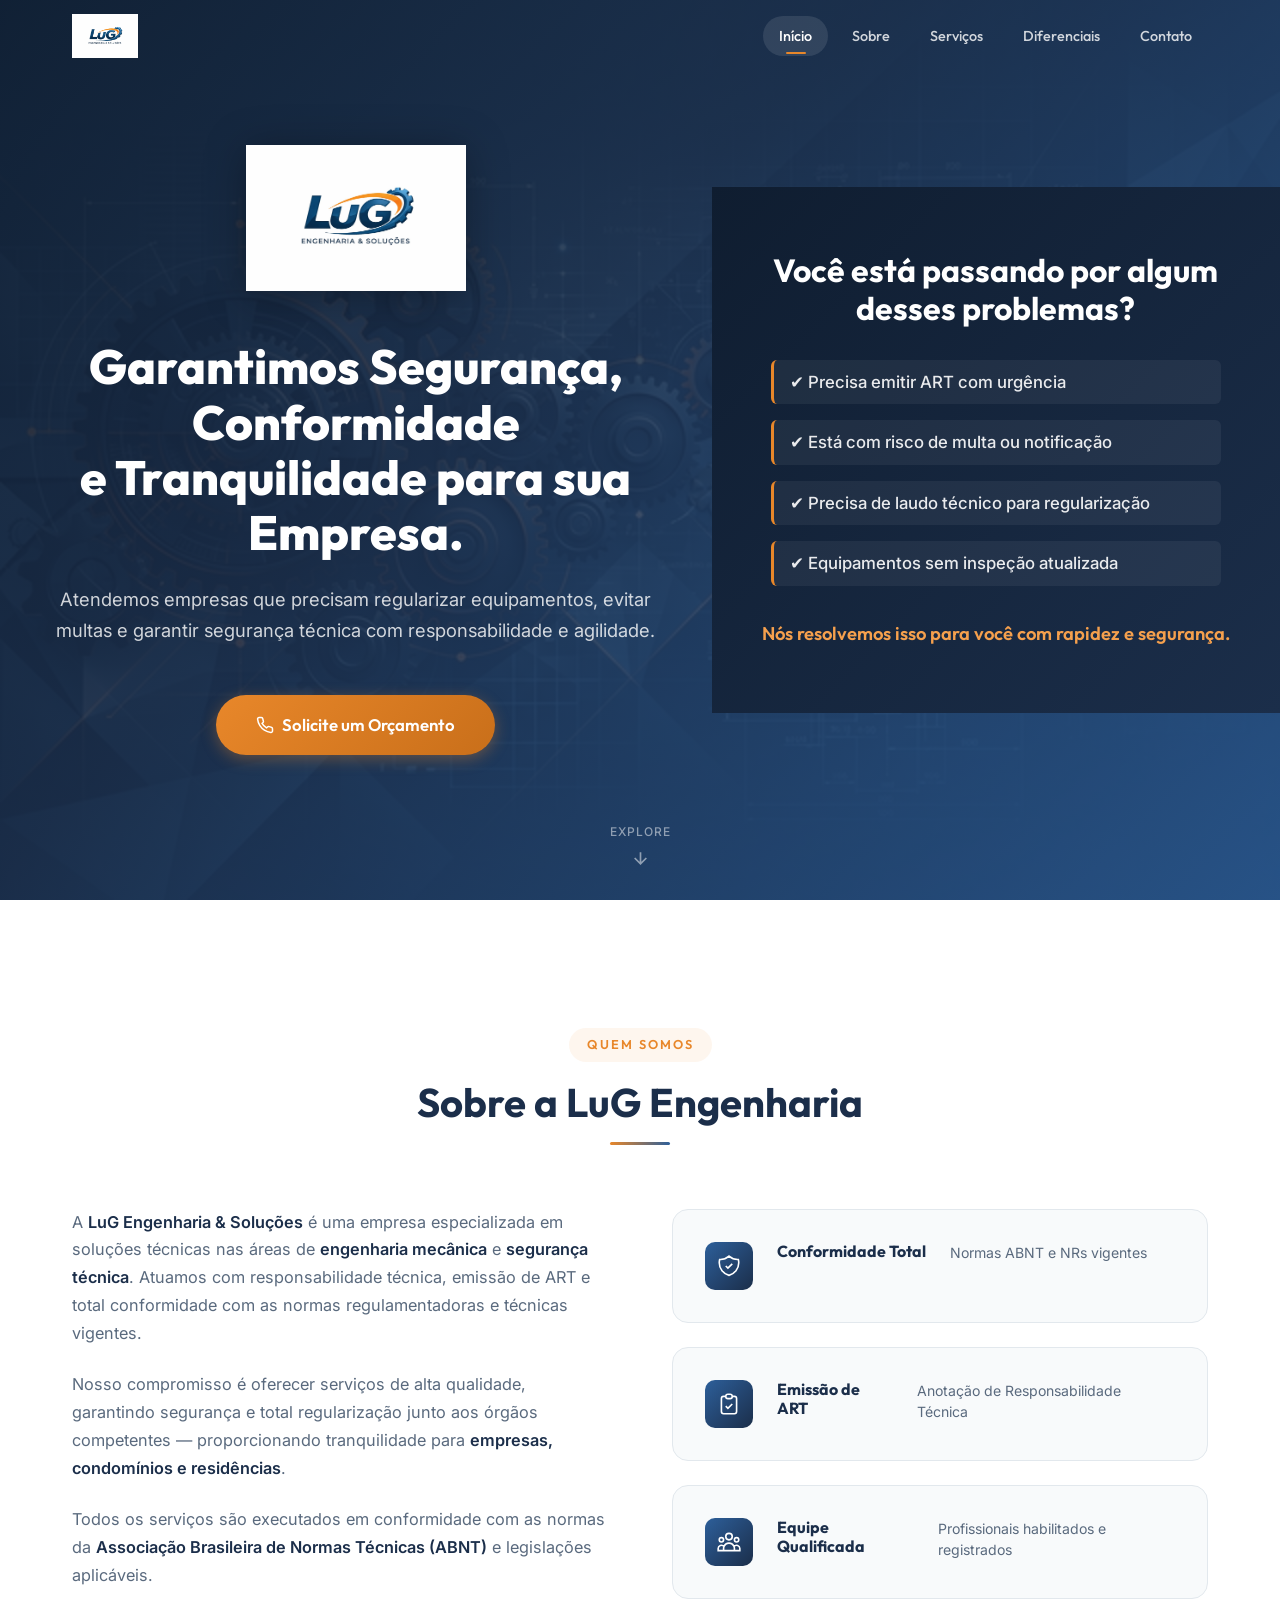
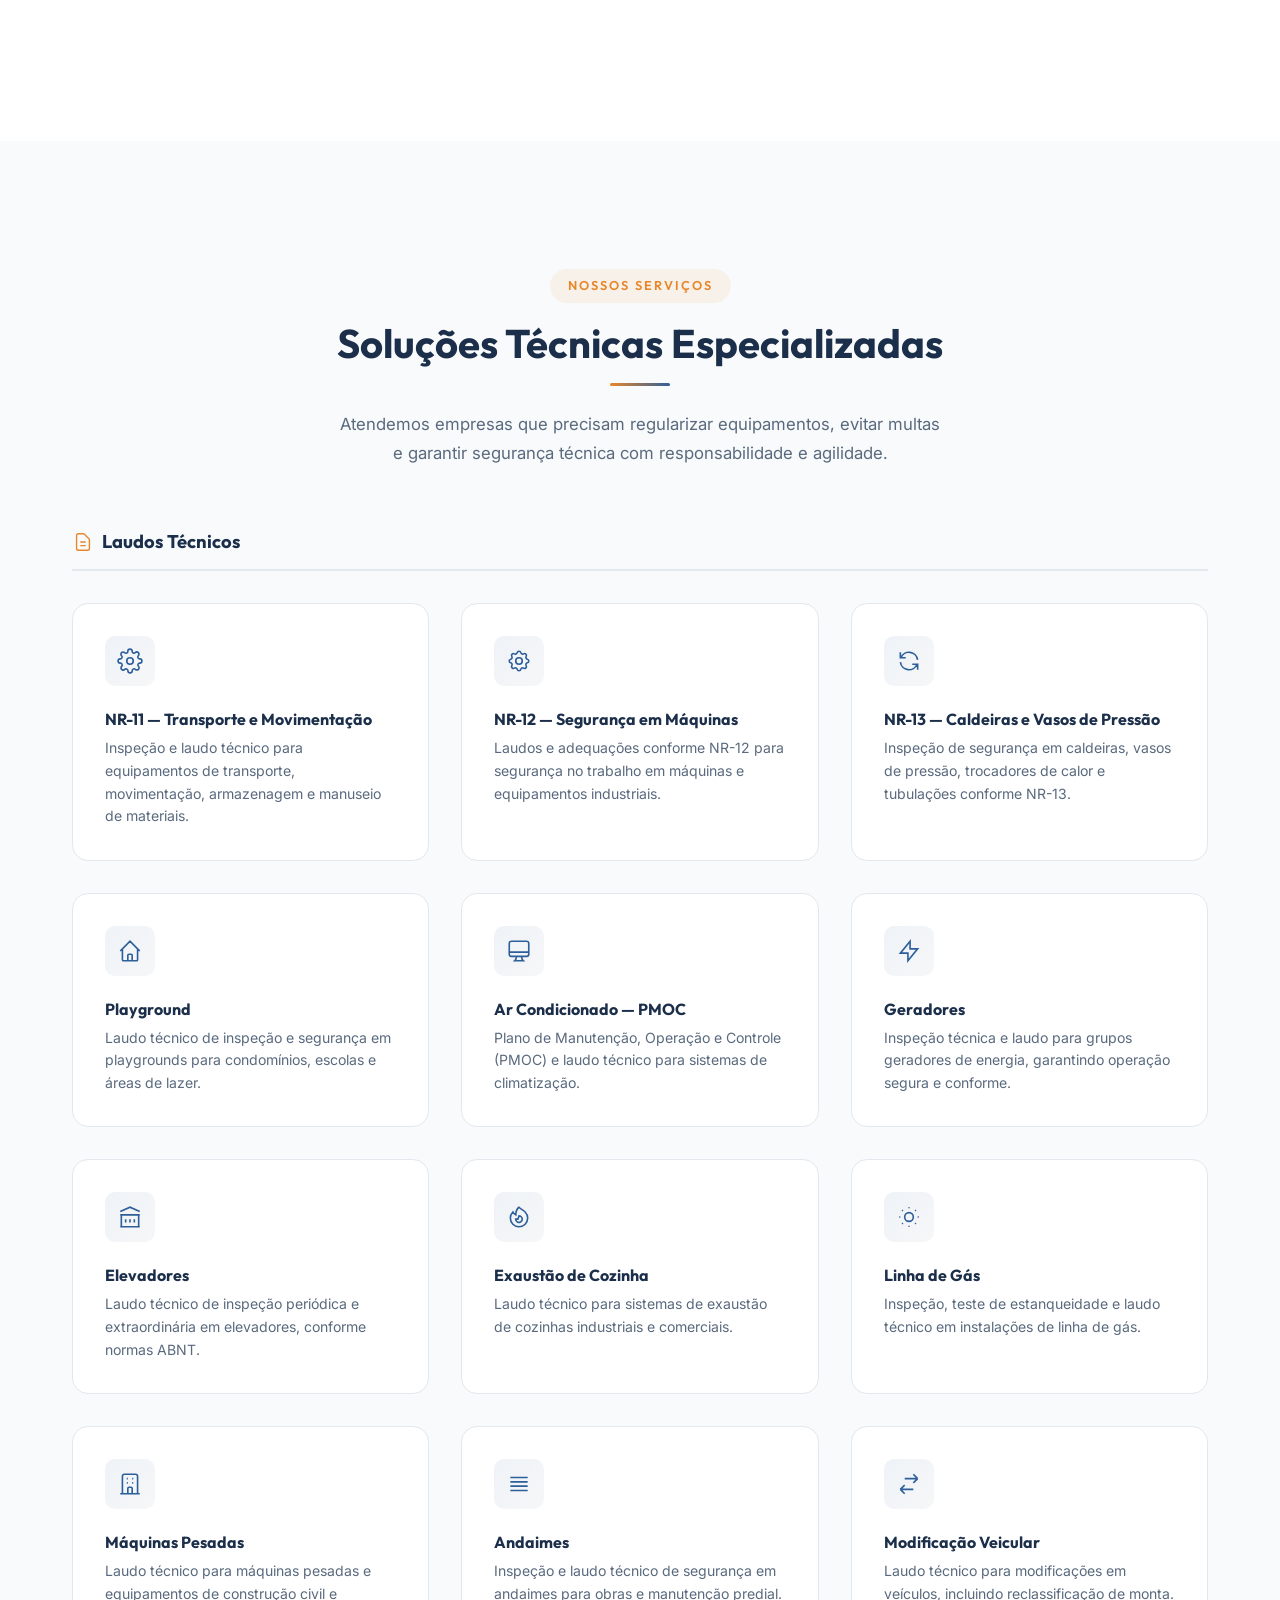
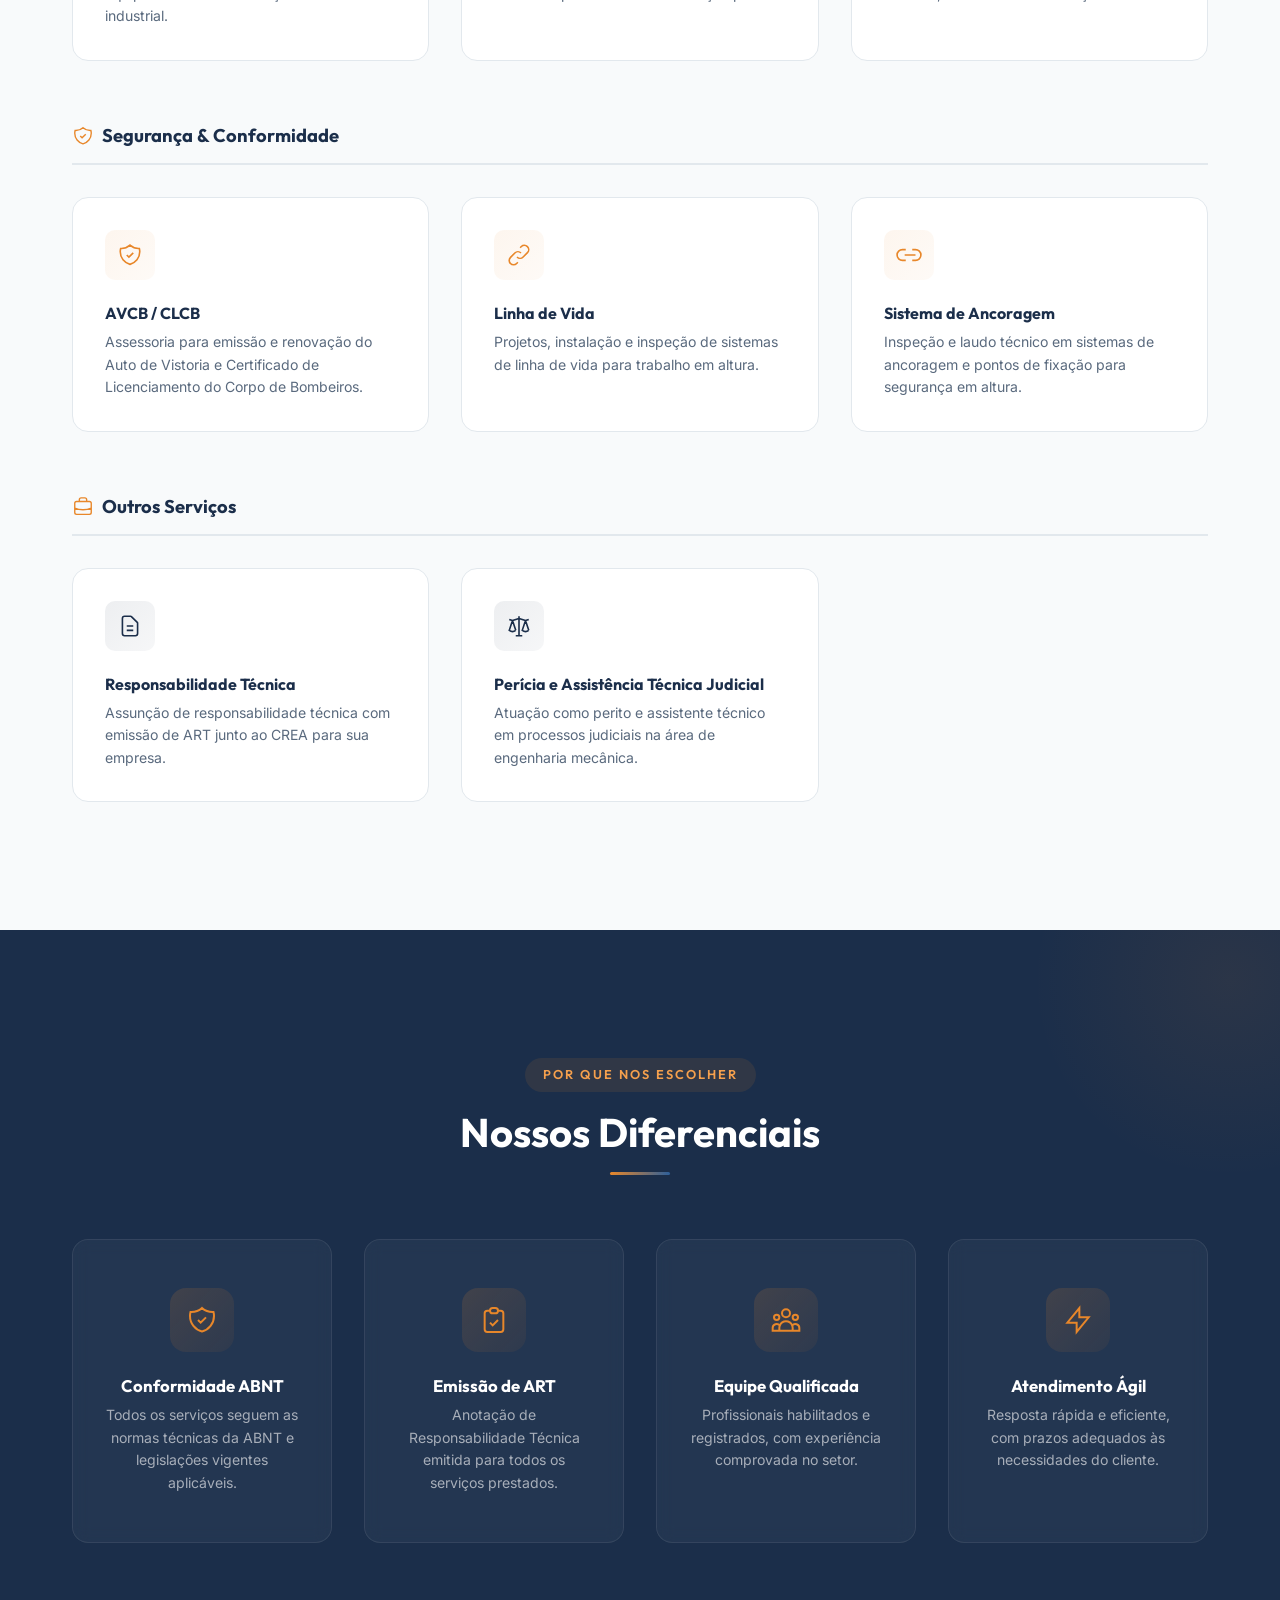
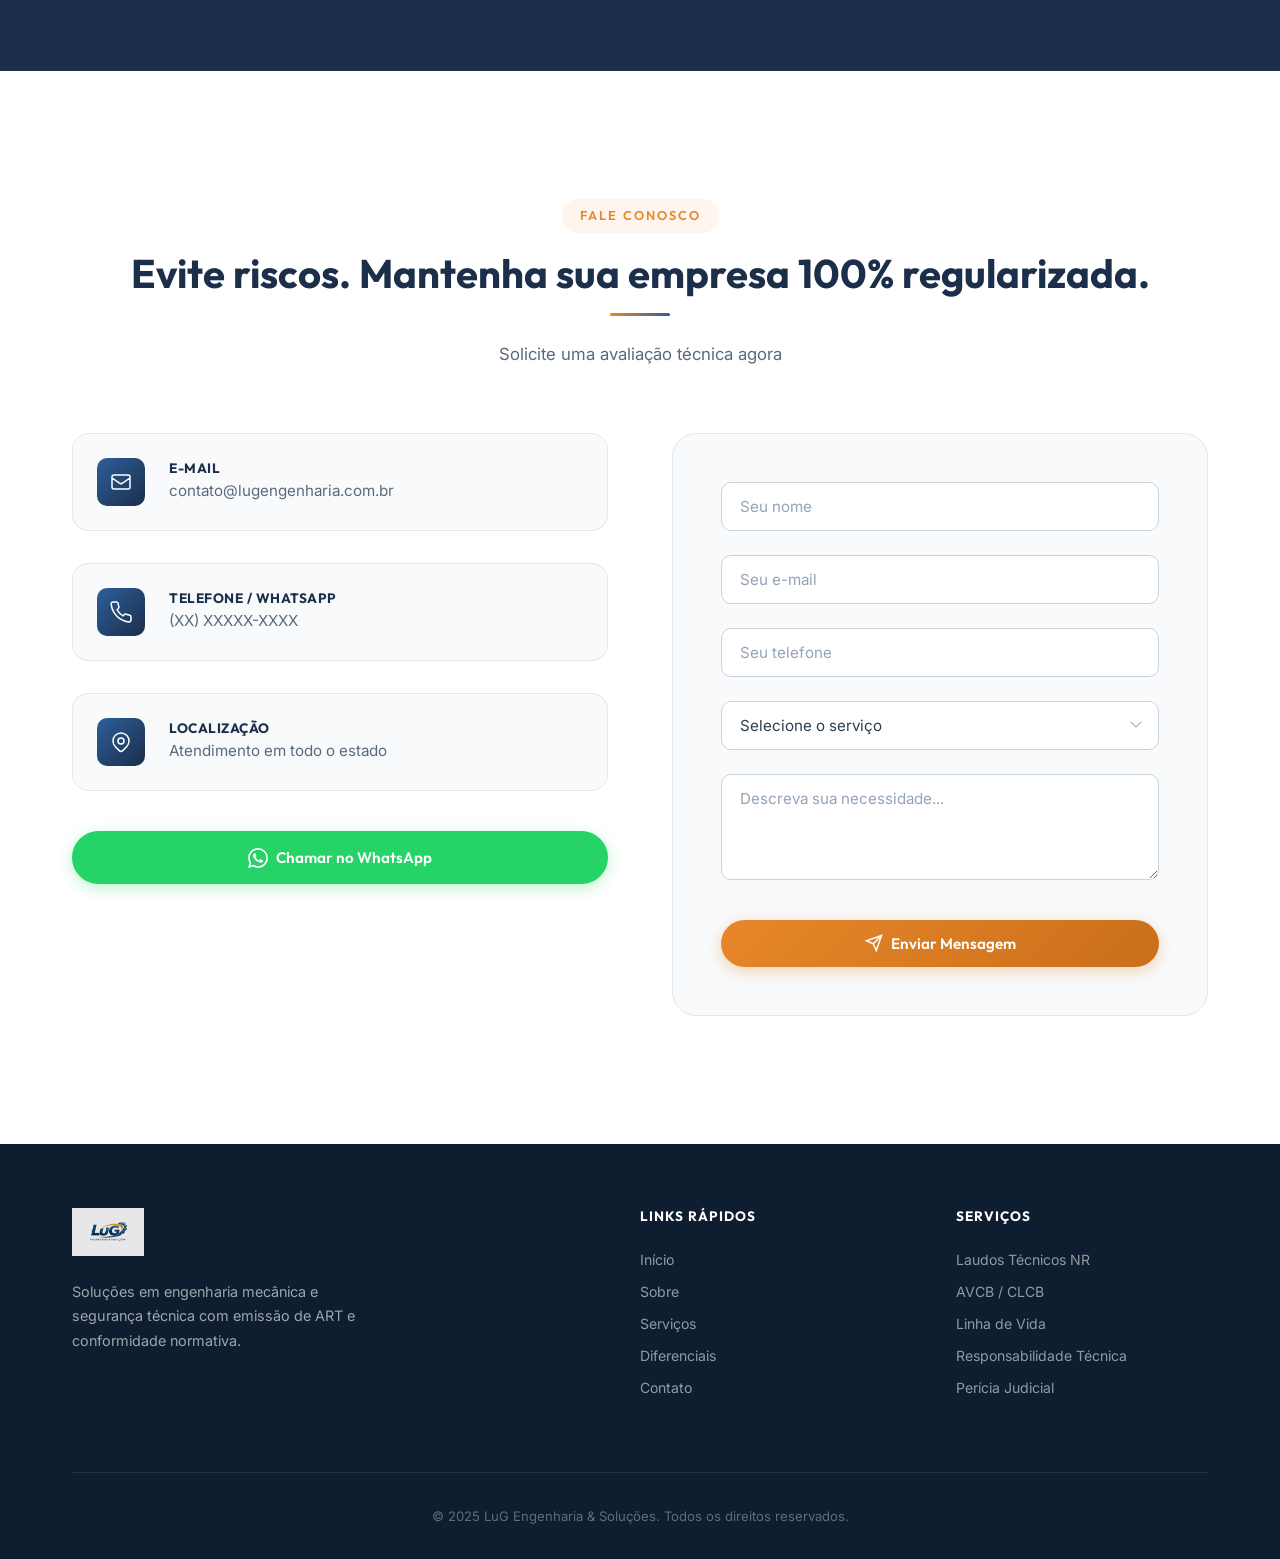
==== commit 3373cbcb: "fix: text changed" ====
--- a/index.html
+++ b/index.html
@@ -1,20 +1,26 @@
 <!DOCTYPE html>
 <html lang="pt-BR">
+
 <head>
   <meta charset="UTF-8">
   <meta name="viewport" content="width=device-width, initial-scale=1.0">
   <title>LuG Engenharia & Soluções — Engenharia Mecânica e Segurança Técnica</title>
-  <meta name="description" content="LuG Engenharia — soluções em engenharia mecânica e segurança técnica. Laudos técnicos, emissão de ART, conformidade com NRs e ABNT. Atendimento para empresas, condomínios e residências.">
+  <meta name="description"
+    content="LuG Engenharia — soluções em engenharia mecânica e segurança técnica. Laudos técnicos, emissão de ART, conformidade com NRs e ABNT. Atendimento para empresas, condomínios e residências.">
   <meta property="og:title" content="LuG Engenharia & Soluções">
-  <meta property="og:description" content="Soluções em engenharia mecânica e segurança técnica com emissão de ART e conformidade normativa.">
+  <meta property="og:description"
+    content="Soluções em engenharia mecânica e segurança técnica com emissão de ART e conformidade normativa.">
   <meta property="og:image" content="assets/logo.png">
   <meta property="og:type" content="website">
   <link rel="icon" href="assets/logo.png" type="image/png">
   <link rel="preconnect" href="https://fonts.googleapis.com">
   <link rel="preconnect" href="https://fonts.gstatic.com" crossorigin>
-  <link href="https://fonts.googleapis.com/css2?family=Inter:wght@300;400;500;600;700&family=Outfit:wght@400;500;600;700;800&display=swap" rel="stylesheet">
+  <link
+    href="https://fonts.googleapis.com/css2?family=Inter:wght@300;400;500;600;700&family=Outfit:wght@400;500;600;700;800&display=swap"
+    rel="stylesheet">
   <link rel="stylesheet" href="style.css">
 </head>
+
 <body>
 
   <!-- ═══════════ NAVBAR ═══════════ -->
@@ -43,16 +49,40 @@
     <div class="hero__overlay"></div>
     <div class="hero__content">
       <img src="assets/logo.png" alt="LuG Engenharia" class="hero__logo reveal">
-      <h1 class="hero__title reveal reveal--delay-1">Soluções em Engenharia Mecânica<br>& Segurança Técnica</h1>
-      <p class="hero__subtitle reveal reveal--delay-2">Laudos técnicos, vistorias e responsabilidade técnica com emissão de ART, em conformidade com as normas ABNT e NRs vigentes.</p>
+      <h1 class="hero__title reveal reveal--delay-1">Garantimos Segurança, Conformidade<br>e Tranquilidade para sua
+        Empresa.</h1>
+      <p class="hero__subtitle reveal reveal--delay-2">Atendemos empresas que precisam regularizar equipamentos, evitar
+        multas e garantir segurança técnica com responsabilidade e agilidade.</p>
       <a href="#contato" class="btn btn--primary hero__cta reveal reveal--delay-3">
-        <svg class="btn__icon" viewBox="0 0 24 24" fill="none" stroke="currentColor" stroke-width="2"><path d="M22 16.92v3a2 2 0 0 1-2.18 2 19.79 19.79 0 0 1-8.63-3.07 19.5 19.5 0 0 1-6-6 19.79 19.79 0 0 1-3.07-8.67A2 2 0 0 1 4.11 2h3a2 2 0 0 1 2 1.72c.127.96.361 1.903.7 2.81a2 2 0 0 1-.45 2.11L8.09 9.91a16 16 0 0 0 6 6l1.27-1.27a2 2 0 0 1 2.11-.45c.907.339 1.85.573 2.81.7A2 2 0 0 1 22 16.92z"/></svg>
+        <svg class="btn__icon" viewBox="0 0 24 24" fill="none" stroke="currentColor" stroke-width="2">
+          <path
+            d="M22 16.92v3a2 2 0 0 1-2.18 2 19.79 19.79 0 0 1-8.63-3.07 19.5 19.5 0 0 1-6-6 19.79 19.79 0 0 1-3.07-8.67A2 2 0 0 1 4.11 2h3a2 2 0 0 1 2 1.72c.127.96.361 1.903.7 2.81a2 2 0 0 1-.45 2.11L8.09 9.91a16 16 0 0 0 6 6l1.27-1.27a2 2 0 0 1 2.11-.45c.907.339 1.85.573 2.81.7A2 2 0 0 1 22 16.92z" />
+        </svg>
         Solicite um Orçamento
       </a>
     </div>
+
+    <!-- ═══════════ PROBLEMAS ═══════════ -->
+    <section class="problemas" id="problemas">
+      <div class="container">
+        <div class="problemas__content reveal">
+          <h2 class="problemas__title">Você está passando por algum desses problemas?</h2>
+          <ul class="problemas__list">
+            <li>✔ Precisa emitir ART com urgência</li>
+            <li>✔ Está com risco de multa ou notificação</li>
+            <li>✔ Precisa de laudo técnico para regularização</li>
+            <li>✔ Equipamentos sem inspeção atualizada</li>
+          </ul>
+          <p class="problemas__cta">Nós resolvemos isso para você com rapidez e segurança.</p>
+        </div>
+      </div>
+    </section>
+
     <div class="hero__scroll-indicator">
       <span>Explore</span>
-      <svg viewBox="0 0 24 24" fill="none" stroke="currentColor" stroke-width="2"><path d="M12 5v14m-7-7 7 7 7-7"/></svg>
+      <svg viewBox="0 0 24 24" fill="none" stroke="currentColor" stroke-width="2">
+        <path d="M12 5v14m-7-7 7 7 7-7" />
+      </svg>
     </div>
   </section>
 
@@ -66,28 +96,42 @@
       </div>
       <div class="sobre__grid">
         <div class="sobre__text reveal">
-          <p>A <strong>LuG Engenharia & Soluções</strong> é uma empresa especializada em soluções técnicas nas áreas de <strong>engenharia mecânica</strong> e <strong>segurança técnica</strong>. Atuamos com responsabilidade técnica, emissão de ART e total conformidade com as normas regulamentadoras e técnicas vigentes.</p>
-          <p>Nosso compromisso é oferecer serviços de alta qualidade, garantindo segurança e total regularização junto aos órgãos competentes — proporcionando tranquilidade para <strong>empresas, condomínios e residências</strong>.</p>
-          <p>Todos os serviços são executados em conformidade com as normas da <strong>Associação Brasileira de Normas Técnicas (ABNT)</strong> e legislações aplicáveis.</p>
+          <p>A <strong>LuG Engenharia & Soluções</strong> é uma empresa especializada em soluções técnicas nas áreas de
+            <strong>engenharia mecânica</strong> e <strong>segurança técnica</strong>. Atuamos com responsabilidade
+            técnica, emissão de ART e total conformidade com as normas regulamentadoras e técnicas vigentes.</p>
+          <p>Nosso compromisso é oferecer serviços de alta qualidade, garantindo segurança e total regularização junto
+            aos órgãos competentes — proporcionando tranquilidade para <strong>empresas, condomínios e
+              residências</strong>.</p>
+          <p>Todos os serviços são executados em conformidade com as normas da <strong>Associação Brasileira de Normas
+              Técnicas (ABNT)</strong> e legislações aplicáveis.</p>
         </div>
         <div class="sobre__stats reveal reveal--delay-1">
           <div class="stat-card">
             <div class="stat-card__icon">
-              <svg viewBox="0 0 24 24" fill="none" stroke="currentColor" stroke-width="1.5"><path d="M9 12l2 2 4-4m5.618-4.016A11.955 11.955 0 0112 2.944a11.955 11.955 0 01-8.618 3.04A12.02 12.02 0 003 9c0 5.591 3.824 10.29 9 11.622 5.176-1.332 9-6.03 9-11.622 0-1.042-.133-2.052-.382-3.016z"/></svg>
+              <svg viewBox="0 0 24 24" fill="none" stroke="currentColor" stroke-width="1.5">
+                <path
+                  d="M9 12l2 2 4-4m5.618-4.016A11.955 11.955 0 0112 2.944a11.955 11.955 0 01-8.618 3.04A12.02 12.02 0 003 9c0 5.591 3.824 10.29 9 11.622 5.176-1.332 9-6.03 9-11.622 0-1.042-.133-2.052-.382-3.016z" />
+              </svg>
             </div>
             <h3>Conformidade Total</h3>
             <p>Normas ABNT e NRs vigentes</p>
           </div>
           <div class="stat-card">
             <div class="stat-card__icon">
-              <svg viewBox="0 0 24 24" fill="none" stroke="currentColor" stroke-width="1.5"><path d="M9 5H7a2 2 0 00-2 2v12a2 2 0 002 2h10a2 2 0 002-2V7a2 2 0 00-2-2h-2M9 5a2 2 0 002 2h2a2 2 0 002-2M9 5a2 2 0 012-2h2a2 2 0 012 2m-6 9l2 2 4-4"/></svg>
+              <svg viewBox="0 0 24 24" fill="none" stroke="currentColor" stroke-width="1.5">
+                <path
+                  d="M9 5H7a2 2 0 00-2 2v12a2 2 0 002 2h10a2 2 0 002-2V7a2 2 0 00-2-2h-2M9 5a2 2 0 002 2h2a2 2 0 002-2M9 5a2 2 0 012-2h2a2 2 0 012 2m-6 9l2 2 4-4" />
+              </svg>
             </div>
             <h3>Emissão de ART</h3>
             <p>Anotação de Responsabilidade Técnica</p>
           </div>
           <div class="stat-card">
             <div class="stat-card__icon">
-              <svg viewBox="0 0 24 24" fill="none" stroke="currentColor" stroke-width="1.5"><path d="M17 20h5v-2a3 3 0 00-5.356-1.857M17 20H7m10 0v-2c0-.656-.126-1.283-.356-1.857M7 20H2v-2a3 3 0 015.356-1.857M7 20v-2c0-.656.126-1.283.356-1.857m0 0a5.002 5.002 0 019.288 0M15 7a3 3 0 11-6 0 3 3 0 016 0zm6 3a2 2 0 11-4 0 2 2 0 014 0zM7 10a2 2 0 11-4 0 2 2 0 014 0z"/></svg>
+              <svg viewBox="0 0 24 24" fill="none" stroke="currentColor" stroke-width="1.5">
+                <path
+                  d="M17 20h5v-2a3 3 0 00-5.356-1.857M17 20H7m10 0v-2c0-.656-.126-1.283-.356-1.857M7 20H2v-2a3 3 0 015.356-1.857M7 20v-2c0-.656.126-1.283.356-1.857m0 0a5.002 5.002 0 019.288 0M15 7a3 3 0 11-6 0 3 3 0 016 0zm6 3a2 2 0 11-4 0 2 2 0 014 0zM7 10a2 2 0 11-4 0 2 2 0 014 0z" />
+              </svg>
             </div>
             <h3>Equipe Qualificada</h3>
             <p>Profissionais habilitados e registrados</p>
@@ -104,111 +148,163 @@
         <span class="section-header__tag">Nossos Serviços</span>
         <h2 class="section-header__title">Soluções Técnicas Especializadas</h2>
         <div class="section-header__line"></div>
-        <p class="section-header__desc">Oferecemos uma ampla gama de laudos técnicos, inspeções e serviços de engenharia com emissão de ART.</p>
+        <p class="section-header__desc">Atendemos empresas que precisam regularizar equipamentos, evitar multas e
+          garantir segurança técnica com responsabilidade e agilidade.</p>
       </div>
 
       <!-- Laudos Técnicos -->
       <div class="servicos__category reveal">
         <h3 class="servicos__category-title">
-          <svg viewBox="0 0 24 24" fill="none" stroke="currentColor" stroke-width="1.5"><path d="M9 12h6m-6 4h6m2 5H7a2 2 0 01-2-2V5a2 2 0 012-2h5.586a1 1 0 01.707.293l5.414 5.414a1 1 0 01.293.707V19a2 2 0 01-2 2z"/></svg>
+          <svg viewBox="0 0 24 24" fill="none" stroke="currentColor" stroke-width="1.5">
+            <path
+              d="M9 12h6m-6 4h6m2 5H7a2 2 0 01-2-2V5a2 2 0 012-2h5.586a1 1 0 01.707.293l5.414 5.414a1 1 0 01.293.707V19a2 2 0 01-2 2z" />
+          </svg>
           Laudos Técnicos
         </h3>
         <div class="servicos__grid">
 
           <div class="service-card reveal">
             <div class="service-card__icon">
-              <svg viewBox="0 0 24 24" fill="none" stroke="currentColor" stroke-width="1.5"><circle cx="12" cy="12" r="3"/><path d="M19.4 15a1.65 1.65 0 00.33 1.82l.06.06a2 2 0 010 2.83 2 2 0 01-2.83 0l-.06-.06a1.65 1.65 0 00-1.82-.33 1.65 1.65 0 00-1 1.51V21a2 2 0 01-2 2 2 2 0 01-2-2v-.09A1.65 1.65 0 009 19.4a1.65 1.65 0 00-1.82.33l-.06.06a2 2 0 01-2.83 0 2 2 0 010-2.83l.06-.06A1.65 1.65 0 004.68 15a1.65 1.65 0 00-1.51-1H3a2 2 0 01-2-2 2 2 0 012-2h.09A1.65 1.65 0 004.6 9a1.65 1.65 0 00-.33-1.82l-.06-.06a2 2 0 010-2.83 2 2 0 012.83 0l.06.06A1.65 1.65 0 009 4.68a1.65 1.65 0 001-1.51V3a2 2 0 012-2 2 2 0 012 2v.09a1.65 1.65 0 001 1.51 1.65 1.65 0 001.82-.33l.06-.06a2 2 0 012.83 0 2 2 0 010 2.83l-.06.06A1.65 1.65 0 0019.4 9a1.65 1.65 0 001.51 1H21a2 2 0 012 2 2 2 0 01-2 2h-.09a1.65 1.65 0 00-1.51 1z"/></svg>
+              <svg viewBox="0 0 24 24" fill="none" stroke="currentColor" stroke-width="1.5">
+                <circle cx="12" cy="12" r="3" />
+                <path
+                  d="M19.4 15a1.65 1.65 0 00.33 1.82l.06.06a2 2 0 010 2.83 2 2 0 01-2.83 0l-.06-.06a1.65 1.65 0 00-1.82-.33 1.65 1.65 0 00-1 1.51V21a2 2 0 01-2 2 2 2 0 01-2-2v-.09A1.65 1.65 0 009 19.4a1.65 1.65 0 00-1.82.33l-.06.06a2 2 0 01-2.83 0 2 2 0 010-2.83l.06-.06A1.65 1.65 0 004.68 15a1.65 1.65 0 00-1.51-1H3a2 2 0 01-2-2 2 2 0 012-2h.09A1.65 1.65 0 004.6 9a1.65 1.65 0 00-.33-1.82l-.06-.06a2 2 0 010-2.83 2 2 0 012.83 0l.06.06A1.65 1.65 0 009 4.68a1.65 1.65 0 001-1.51V3a2 2 0 012-2 2 2 0 012 2v.09a1.65 1.65 0 001 1.51 1.65 1.65 0 001.82-.33l.06-.06a2 2 0 012.83 0 2 2 0 010 2.83l-.06.06A1.65 1.65 0 0019.4 9a1.65 1.65 0 001.51 1H21a2 2 0 012 2 2 2 0 01-2 2h-.09a1.65 1.65 0 00-1.51 1z" />
+              </svg>
             </div>
             <h4 class="service-card__title">NR-11 — Transporte e Movimentação</h4>
-            <p class="service-card__desc">Inspeção e laudo técnico para equipamentos de transporte, movimentação, armazenagem e manuseio de materiais.</p>
-          </div>
-
-          <div class="service-card reveal">
-            <div class="service-card__icon">
-              <svg viewBox="0 0 24 24" fill="none" stroke="currentColor" stroke-width="1.5"><path d="M10.325 4.317c.426-1.756 2.924-1.756 3.35 0a1.724 1.724 0 002.573 1.066c1.543-.94 3.31.826 2.37 2.37a1.724 1.724 0 001.066 2.573c1.756.426 1.756 2.924 0 3.35a1.724 1.724 0 00-1.066 2.573c.94 1.543-.826 3.31-2.37 2.37a1.724 1.724 0 00-2.573 1.066c-.426 1.756-2.924 1.756-3.35 0a1.724 1.724 0 00-2.573-1.066c-1.543.94-3.31-.826-2.37-2.37a1.724 1.724 0 00-1.066-2.573c-1.756-.426-1.756-2.924 0-3.35a1.724 1.724 0 001.066-2.573c-.94-1.543.826-3.31 2.37-2.37.996.608 2.296.07 2.572-1.065z"/><circle cx="12" cy="12" r="3"/></svg>
+            <p class="service-card__desc">Inspeção e laudo técnico para equipamentos de transporte, movimentação,
+              armazenagem e manuseio de materiais.</p>
+          </div>
+
+          <div class="service-card reveal">
+            <div class="service-card__icon">
+              <svg viewBox="0 0 24 24" fill="none" stroke="currentColor" stroke-width="1.5">
+                <path
+                  d="M10.325 4.317c.426-1.756 2.924-1.756 3.35 0a1.724 1.724 0 002.573 1.066c1.543-.94 3.31.826 2.37 2.37a1.724 1.724 0 001.066 2.573c1.756.426 1.756 2.924 0 3.35a1.724 1.724 0 00-1.066 2.573c.94 1.543-.826 3.31-2.37 2.37a1.724 1.724 0 00-2.573 1.066c-.426 1.756-2.924 1.756-3.35 0a1.724 1.724 0 00-2.573-1.066c-1.543.94-3.31-.826-2.37-2.37a1.724 1.724 0 00-1.066-2.573c-1.756-.426-1.756-2.924 0-3.35a1.724 1.724 0 001.066-2.573c-.94-1.543.826-3.31 2.37-2.37.996.608 2.296.07 2.572-1.065z" />
+                <circle cx="12" cy="12" r="3" />
+              </svg>
             </div>
             <h4 class="service-card__title">NR-12 — Segurança em Máquinas</h4>
-            <p class="service-card__desc">Laudos e adequações conforme NR-12 para segurança no trabalho em máquinas e equipamentos industriais.</p>
-          </div>
-
-          <div class="service-card reveal">
-            <div class="service-card__icon">
-              <svg viewBox="0 0 24 24" fill="none" stroke="currentColor" stroke-width="1.5"><path d="M4 4v5h.582m15.356 2A8.001 8.001 0 004.582 9m0 0H9m11 11v-5h-.581m0 0a8.003 8.003 0 01-15.357-2m15.357 2H15"/></svg>
+            <p class="service-card__desc">Laudos e adequações conforme NR-12 para segurança no trabalho em máquinas e
+              equipamentos industriais.</p>
+          </div>
+
+          <div class="service-card reveal">
+            <div class="service-card__icon">
+              <svg viewBox="0 0 24 24" fill="none" stroke="currentColor" stroke-width="1.5">
+                <path
+                  d="M4 4v5h.582m15.356 2A8.001 8.001 0 004.582 9m0 0H9m11 11v-5h-.581m0 0a8.003 8.003 0 01-15.357-2m15.357 2H15" />
+              </svg>
             </div>
             <h4 class="service-card__title">NR-13 — Caldeiras e Vasos de Pressão</h4>
-            <p class="service-card__desc">Inspeção de segurança em caldeiras, vasos de pressão, trocadores de calor e tubulações conforme NR-13.</p>
-          </div>
-
-          <div class="service-card reveal">
-            <div class="service-card__icon">
-              <svg viewBox="0 0 24 24" fill="none" stroke="currentColor" stroke-width="1.5"><path d="M3 12l2-2m0 0l7-7 7 7M5 10v10a1 1 0 001 1h3m10-11l2 2m-2-2v10a1 1 0 01-1 1h-3m-6 0a1 1 0 001-1v-4a1 1 0 011-1h2a1 1 0 011 1v4a1 1 0 001 1m-6 0h6"/></svg>
+            <p class="service-card__desc">Inspeção de segurança em caldeiras, vasos de pressão, trocadores de calor e
+              tubulações conforme NR-13.</p>
+          </div>
+
+          <div class="service-card reveal">
+            <div class="service-card__icon">
+              <svg viewBox="0 0 24 24" fill="none" stroke="currentColor" stroke-width="1.5">
+                <path
+                  d="M3 12l2-2m0 0l7-7 7 7M5 10v10a1 1 0 001 1h3m10-11l2 2m-2-2v10a1 1 0 01-1 1h-3m-6 0a1 1 0 001-1v-4a1 1 0 011-1h2a1 1 0 011 1v4a1 1 0 001 1m-6 0h6" />
+              </svg>
             </div>
             <h4 class="service-card__title">Playground</h4>
-            <p class="service-card__desc">Laudo técnico de inspeção e segurança em playgrounds para condomínios, escolas e áreas de lazer.</p>
-          </div>
-
-          <div class="service-card reveal">
-            <div class="service-card__icon">
-              <svg viewBox="0 0 24 24" fill="none" stroke="currentColor" stroke-width="1.5"><path d="M9.75 17L9 20l-1 1h8l-1-1-.75-3M3 13h18M5 17h14a2 2 0 002-2V5a2 2 0 00-2-2H5a2 2 0 00-2 2v10a2 2 0 002 2z"/></svg>
+            <p class="service-card__desc">Laudo técnico de inspeção e segurança em playgrounds para condomínios, escolas
+              e áreas de lazer.</p>
+          </div>
+
+          <div class="service-card reveal">
+            <div class="service-card__icon">
+              <svg viewBox="0 0 24 24" fill="none" stroke="currentColor" stroke-width="1.5">
+                <path
+                  d="M9.75 17L9 20l-1 1h8l-1-1-.75-3M3 13h18M5 17h14a2 2 0 002-2V5a2 2 0 00-2-2H5a2 2 0 00-2 2v10a2 2 0 002 2z" />
+              </svg>
             </div>
             <h4 class="service-card__title">Ar Condicionado — PMOC</h4>
-            <p class="service-card__desc">Plano de Manutenção, Operação e Controle (PMOC) e laudo técnico para sistemas de climatização.</p>
-          </div>
-
-          <div class="service-card reveal">
-            <div class="service-card__icon">
-              <svg viewBox="0 0 24 24" fill="none" stroke="currentColor" stroke-width="1.5"><path d="M13 10V3L4 14h7v7l9-11h-7z"/></svg>
+            <p class="service-card__desc">Plano de Manutenção, Operação e Controle (PMOC) e laudo técnico para sistemas
+              de climatização.</p>
+          </div>
+
+          <div class="service-card reveal">
+            <div class="service-card__icon">
+              <svg viewBox="0 0 24 24" fill="none" stroke="currentColor" stroke-width="1.5">
+                <path d="M13 10V3L4 14h7v7l9-11h-7z" />
+              </svg>
             </div>
             <h4 class="service-card__title">Geradores</h4>
-            <p class="service-card__desc">Inspeção técnica e laudo para grupos geradores de energia, garantindo operação segura e conforme.</p>
-          </div>
-
-          <div class="service-card reveal">
-            <div class="service-card__icon">
-              <svg viewBox="0 0 24 24" fill="none" stroke="currentColor" stroke-width="1.5"><path d="M8 14v3m4-3v3m4-3v3M3 21h18M3 10h18M3 7l9-4 9 4M4 10h16v11H4V10z"/></svg>
+            <p class="service-card__desc">Inspeção técnica e laudo para grupos geradores de energia, garantindo operação
+              segura e conforme.</p>
+          </div>
+
+          <div class="service-card reveal">
+            <div class="service-card__icon">
+              <svg viewBox="0 0 24 24" fill="none" stroke="currentColor" stroke-width="1.5">
+                <path d="M8 14v3m4-3v3m4-3v3M3 21h18M3 10h18M3 7l9-4 9 4M4 10h16v11H4V10z" />
+              </svg>
             </div>
             <h4 class="service-card__title">Elevadores</h4>
-            <p class="service-card__desc">Laudo técnico de inspeção periódica e extraordinária em elevadores, conforme normas ABNT.</p>
-          </div>
-
-          <div class="service-card reveal">
-            <div class="service-card__icon">
-              <svg viewBox="0 0 24 24" fill="none" stroke="currentColor" stroke-width="1.5"><path d="M17.657 18.657A8 8 0 016.343 7.343S7 9 9 10c0-2 .5-5 2.986-7C14 5 16.09 5.777 17.656 7.343A7.975 7.975 0 0120 13a7.975 7.975 0 01-2.343 5.657z"/><path d="M9.879 16.121A3 3 0 1012.015 11L11 14H9c0 .768.293 1.536.879 2.121z"/></svg>
+            <p class="service-card__desc">Laudo técnico de inspeção periódica e extraordinária em elevadores, conforme
+              normas ABNT.</p>
+          </div>
+
+          <div class="service-card reveal">
+            <div class="service-card__icon">
+              <svg viewBox="0 0 24 24" fill="none" stroke="currentColor" stroke-width="1.5">
+                <path
+                  d="M17.657 18.657A8 8 0 016.343 7.343S7 9 9 10c0-2 .5-5 2.986-7C14 5 16.09 5.777 17.656 7.343A7.975 7.975 0 0120 13a7.975 7.975 0 01-2.343 5.657z" />
+                <path d="M9.879 16.121A3 3 0 1012.015 11L11 14H9c0 .768.293 1.536.879 2.121z" />
+              </svg>
             </div>
             <h4 class="service-card__title">Exaustão de Cozinha</h4>
-            <p class="service-card__desc">Laudo técnico para sistemas de exaustão de cozinhas industriais e comerciais.</p>
-          </div>
-
-          <div class="service-card reveal">
-            <div class="service-card__icon">
-              <svg viewBox="0 0 24 24" fill="none" stroke="currentColor" stroke-width="1.5"><path d="M12 3v1m0 16v1m9-9h-1M4 12H3m15.364 6.364l-.707-.707M6.343 6.343l-.707-.707m12.728 0l-.707.707M6.343 17.657l-.707.707"/><circle cx="12" cy="12" r="4"/></svg>
+            <p class="service-card__desc">Laudo técnico para sistemas de exaustão de cozinhas industriais e comerciais.
+            </p>
+          </div>
+
+          <div class="service-card reveal">
+            <div class="service-card__icon">
+              <svg viewBox="0 0 24 24" fill="none" stroke="currentColor" stroke-width="1.5">
+                <path
+                  d="M12 3v1m0 16v1m9-9h-1M4 12H3m15.364 6.364l-.707-.707M6.343 6.343l-.707-.707m12.728 0l-.707.707M6.343 17.657l-.707.707" />
+                <circle cx="12" cy="12" r="4" />
+              </svg>
             </div>
             <h4 class="service-card__title">Linha de Gás</h4>
-            <p class="service-card__desc">Inspeção, teste de estanqueidade e laudo técnico em instalações de linha de gás.</p>
-          </div>
-
-          <div class="service-card reveal">
-            <div class="service-card__icon">
-              <svg viewBox="0 0 24 24" fill="none" stroke="currentColor" stroke-width="1.5"><path d="M19 21V5a2 2 0 00-2-2H7a2 2 0 00-2 2v16m14 0h2m-2 0h-5m-9 0H3m2 0h5M9 7h1m-1 4h1m4-4h1m-1 4h1m-5 10v-5a1 1 0 011-1h2a1 1 0 011 1v5m-4 0h4"/></svg>
+            <p class="service-card__desc">Inspeção, teste de estanqueidade e laudo técnico em instalações de linha de
+              gás.</p>
+          </div>
+
+          <div class="service-card reveal">
+            <div class="service-card__icon">
+              <svg viewBox="0 0 24 24" fill="none" stroke="currentColor" stroke-width="1.5">
+                <path
+                  d="M19 21V5a2 2 0 00-2-2H7a2 2 0 00-2 2v16m14 0h2m-2 0h-5m-9 0H3m2 0h5M9 7h1m-1 4h1m4-4h1m-1 4h1m-5 10v-5a1 1 0 011-1h2a1 1 0 011 1v5m-4 0h4" />
+              </svg>
             </div>
             <h4 class="service-card__title">Máquinas Pesadas</h4>
-            <p class="service-card__desc">Laudo técnico para máquinas pesadas e equipamentos de construção civil e industrial.</p>
-          </div>
-
-          <div class="service-card reveal">
-            <div class="service-card__icon">
-              <svg viewBox="0 0 24 24" fill="none" stroke="currentColor" stroke-width="1.5"><path d="M4 6h16M4 10h16M4 14h16M4 18h16"/></svg>
+            <p class="service-card__desc">Laudo técnico para máquinas pesadas e equipamentos de construção civil e
+              industrial.</p>
+          </div>
+
+          <div class="service-card reveal">
+            <div class="service-card__icon">
+              <svg viewBox="0 0 24 24" fill="none" stroke="currentColor" stroke-width="1.5">
+                <path d="M4 6h16M4 10h16M4 14h16M4 18h16" />
+              </svg>
             </div>
             <h4 class="service-card__title">Andaimes</h4>
-            <p class="service-card__desc">Inspeção e laudo técnico de segurança em andaimes para obras e manutenção predial.</p>
-          </div>
-
-          <div class="service-card reveal">
-            <div class="service-card__icon">
-              <svg viewBox="0 0 24 24" fill="none" stroke="currentColor" stroke-width="1.5"><path d="M8 7h12m0 0l-4-4m4 4l-4 4m0 6H4m0 0l4 4m-4-4l4-4"/></svg>
+            <p class="service-card__desc">Inspeção e laudo técnico de segurança em andaimes para obras e manutenção
+              predial.</p>
+          </div>
+
+          <div class="service-card reveal">
+            <div class="service-card__icon">
+              <svg viewBox="0 0 24 24" fill="none" stroke="currentColor" stroke-width="1.5">
+                <path d="M8 7h12m0 0l-4-4m4 4l-4 4m0 6H4m0 0l4 4m-4-4l4-4" />
+              </svg>
             </div>
             <h4 class="service-card__title">Modificação Veicular</h4>
-            <p class="service-card__desc">Laudo técnico para modificações em veículos, incluindo reclassificação de monta.</p>
+            <p class="service-card__desc">Laudo técnico para modificações em veículos, incluindo reclassificação de
+              monta.</p>
           </div>
 
         </div>
@@ -217,33 +313,47 @@
       <!-- Segurança e Conformidade -->
       <div class="servicos__category reveal">
         <h3 class="servicos__category-title">
-          <svg viewBox="0 0 24 24" fill="none" stroke="currentColor" stroke-width="1.5"><path d="M9 12l2 2 4-4m5.618-4.016A11.955 11.955 0 0112 2.944a11.955 11.955 0 01-8.618 3.04A12.02 12.02 0 003 9c0 5.591 3.824 10.29 9 11.622 5.176-1.332 9-6.03 9-11.622 0-1.042-.133-2.052-.382-3.016z"/></svg>
+          <svg viewBox="0 0 24 24" fill="none" stroke="currentColor" stroke-width="1.5">
+            <path
+              d="M9 12l2 2 4-4m5.618-4.016A11.955 11.955 0 0112 2.944a11.955 11.955 0 01-8.618 3.04A12.02 12.02 0 003 9c0 5.591 3.824 10.29 9 11.622 5.176-1.332 9-6.03 9-11.622 0-1.042-.133-2.052-.382-3.016z" />
+          </svg>
           Segurança & Conformidade
         </h3>
         <div class="servicos__grid">
 
           <div class="service-card reveal">
             <div class="service-card__icon service-card__icon--accent">
-              <svg viewBox="0 0 24 24" fill="none" stroke="currentColor" stroke-width="1.5"><path d="M9 12l2 2 4-4m5.618-4.016A11.955 11.955 0 0112 2.944a11.955 11.955 0 01-8.618 3.04A12.02 12.02 0 003 9c0 5.591 3.824 10.29 9 11.622 5.176-1.332 9-6.03 9-11.622 0-1.042-.133-2.052-.382-3.016z"/></svg>
+              <svg viewBox="0 0 24 24" fill="none" stroke="currentColor" stroke-width="1.5">
+                <path
+                  d="M9 12l2 2 4-4m5.618-4.016A11.955 11.955 0 0112 2.944a11.955 11.955 0 01-8.618 3.04A12.02 12.02 0 003 9c0 5.591 3.824 10.29 9 11.622 5.176-1.332 9-6.03 9-11.622 0-1.042-.133-2.052-.382-3.016z" />
+              </svg>
             </div>
             <h4 class="service-card__title">AVCB / CLCB</h4>
-            <p class="service-card__desc">Assessoria para emissão e renovação do Auto de Vistoria e Certificado de Licenciamento do Corpo de Bombeiros.</p>
+            <p class="service-card__desc">Assessoria para emissão e renovação do Auto de Vistoria e Certificado de
+              Licenciamento do Corpo de Bombeiros.</p>
           </div>
 
           <div class="service-card reveal">
             <div class="service-card__icon service-card__icon--accent">
-              <svg viewBox="0 0 24 24" fill="none" stroke="currentColor" stroke-width="1.5"><path d="M13.828 10.172a4 4 0 00-5.656 0l-4 4a4 4 0 105.656 5.656l1.102-1.101m-.758-4.899a4 4 0 005.656 0l4-4a4 4 0 00-5.656-5.656l-1.1 1.1"/></svg>
+              <svg viewBox="0 0 24 24" fill="none" stroke="currentColor" stroke-width="1.5">
+                <path
+                  d="M13.828 10.172a4 4 0 00-5.656 0l-4 4a4 4 0 105.656 5.656l1.102-1.101m-.758-4.899a4 4 0 005.656 0l4-4a4 4 0 00-5.656-5.656l-1.1 1.1" />
+              </svg>
             </div>
             <h4 class="service-card__title">Linha de Vida</h4>
-            <p class="service-card__desc">Projetos, instalação e inspeção de sistemas de linha de vida para trabalho em altura.</p>
+            <p class="service-card__desc">Projetos, instalação e inspeção de sistemas de linha de vida para trabalho em
+              altura.</p>
           </div>
 
           <div class="service-card reveal">
             <div class="service-card__icon service-card__icon--accent">
-              <svg viewBox="0 0 24 24" fill="none" stroke="currentColor" stroke-width="1.5"><path d="M15 7h3a5 5 0 015 5 5 5 0 01-5 5h-3m-6 0H6a5 5 0 01-5-5 5 5 0 015-5h3m-1 5h10"/></svg>
+              <svg viewBox="0 0 24 24" fill="none" stroke="currentColor" stroke-width="1.5">
+                <path d="M15 7h3a5 5 0 015 5 5 5 0 01-5 5h-3m-6 0H6a5 5 0 01-5-5 5 5 0 015-5h3m-1 5h10" />
+              </svg>
             </div>
             <h4 class="service-card__title">Sistema de Ancoragem</h4>
-            <p class="service-card__desc">Inspeção e laudo técnico em sistemas de ancoragem e pontos de fixação para segurança em altura.</p>
+            <p class="service-card__desc">Inspeção e laudo técnico em sistemas de ancoragem e pontos de fixação para
+              segurança em altura.</p>
           </div>
 
         </div>
@@ -252,25 +362,36 @@
       <!-- Outros Serviços -->
       <div class="servicos__category reveal">
         <h3 class="servicos__category-title">
-          <svg viewBox="0 0 24 24" fill="none" stroke="currentColor" stroke-width="1.5"><path d="M21 13.255A23.931 23.931 0 0112 15c-3.183 0-6.22-.62-9-1.745M16 6V4a2 2 0 00-2-2h-4a2 2 0 00-2 2v2m4 6h.01M5 20h14a2 2 0 002-2V8a2 2 0 00-2-2H5a2 2 0 00-2 2v10a2 2 0 002 2z"/></svg>
+          <svg viewBox="0 0 24 24" fill="none" stroke="currentColor" stroke-width="1.5">
+            <path
+              d="M21 13.255A23.931 23.931 0 0112 15c-3.183 0-6.22-.62-9-1.745M16 6V4a2 2 0 00-2-2h-4a2 2 0 00-2 2v2m4 6h.01M5 20h14a2 2 0 002-2V8a2 2 0 00-2-2H5a2 2 0 00-2 2v10a2 2 0 002 2z" />
+          </svg>
           Outros Serviços
         </h3>
         <div class="servicos__grid">
 
           <div class="service-card reveal">
             <div class="service-card__icon service-card__icon--dark">
-              <svg viewBox="0 0 24 24" fill="none" stroke="currentColor" stroke-width="1.5"><path d="M9 12h6m-6 4h6m2 5H7a2 2 0 01-2-2V5a2 2 0 012-2h5.586a1 1 0 01.707.293l5.414 5.414a1 1 0 01.293.707V19a2 2 0 01-2 2z"/></svg>
+              <svg viewBox="0 0 24 24" fill="none" stroke="currentColor" stroke-width="1.5">
+                <path
+                  d="M9 12h6m-6 4h6m2 5H7a2 2 0 01-2-2V5a2 2 0 012-2h5.586a1 1 0 01.707.293l5.414 5.414a1 1 0 01.293.707V19a2 2 0 01-2 2z" />
+              </svg>
             </div>
             <h4 class="service-card__title">Responsabilidade Técnica</h4>
-            <p class="service-card__desc">Assunção de responsabilidade técnica com emissão de ART junto ao CREA para sua empresa.</p>
+            <p class="service-card__desc">Assunção de responsabilidade técnica com emissão de ART junto ao CREA para sua
+              empresa.</p>
           </div>
 
           <div class="service-card reveal">
             <div class="service-card__icon service-card__icon--dark">
-              <svg viewBox="0 0 24 24" fill="none" stroke="currentColor" stroke-width="1.5"><path d="M3 6l3 1m0 0l-3 9a5.002 5.002 0 006.001 0M6 7l3 9M6 7l6-2m6 2l3-1m-3 1l-3 9a5.002 5.002 0 006.001 0M18 7l3 9m-3-9l-6-2m0-2v2m0 16V5m0 16H9m3 0h3"/></svg>
+              <svg viewBox="0 0 24 24" fill="none" stroke="currentColor" stroke-width="1.5">
+                <path
+                  d="M3 6l3 1m0 0l-3 9a5.002 5.002 0 006.001 0M6 7l3 9M6 7l6-2m6 2l3-1m-3 1l-3 9a5.002 5.002 0 006.001 0M18 7l3 9m-3-9l-6-2m0-2v2m0 16V5m0 16H9m3 0h3" />
+              </svg>
             </div>
             <h4 class="service-card__title">Perícia e Assistência Técnica Judicial</h4>
-            <p class="service-card__desc">Atuação como perito e assistente técnico em processos judiciais na área de engenharia mecânica.</p>
+            <p class="service-card__desc">Atuação como perito e assistente técnico em processos judiciais na área de
+              engenharia mecânica.</p>
           </div>
 
         </div>
@@ -291,7 +412,10 @@
 
         <div class="diferencial-card reveal">
           <div class="diferencial-card__icon">
-            <svg viewBox="0 0 24 24" fill="none" stroke="currentColor" stroke-width="1.5"><path d="M9 12l2 2 4-4m5.618-4.016A11.955 11.955 0 0112 2.944a11.955 11.955 0 01-8.618 3.04A12.02 12.02 0 003 9c0 5.591 3.824 10.29 9 11.622 5.176-1.332 9-6.03 9-11.622 0-1.042-.133-2.052-.382-3.016z"/></svg>
+            <svg viewBox="0 0 24 24" fill="none" stroke="currentColor" stroke-width="1.5">
+              <path
+                d="M9 12l2 2 4-4m5.618-4.016A11.955 11.955 0 0112 2.944a11.955 11.955 0 01-8.618 3.04A12.02 12.02 0 003 9c0 5.591 3.824 10.29 9 11.622 5.176-1.332 9-6.03 9-11.622 0-1.042-.133-2.052-.382-3.016z" />
+            </svg>
           </div>
           <h3>Conformidade ABNT</h3>
           <p>Todos os serviços seguem as normas técnicas da ABNT e legislações vigentes aplicáveis.</p>
@@ -299,7 +423,10 @@
 
         <div class="diferencial-card reveal reveal--delay-1">
           <div class="diferencial-card__icon">
-            <svg viewBox="0 0 24 24" fill="none" stroke="currentColor" stroke-width="1.5"><path d="M9 5H7a2 2 0 00-2 2v12a2 2 0 002 2h10a2 2 0 002-2V7a2 2 0 00-2-2h-2M9 5a2 2 0 002 2h2a2 2 0 002-2M9 5a2 2 0 012-2h2a2 2 0 012 2m-6 9l2 2 4-4"/></svg>
+            <svg viewBox="0 0 24 24" fill="none" stroke="currentColor" stroke-width="1.5">
+              <path
+                d="M9 5H7a2 2 0 00-2 2v12a2 2 0 002 2h10a2 2 0 002-2V7a2 2 0 00-2-2h-2M9 5a2 2 0 002 2h2a2 2 0 002-2M9 5a2 2 0 012-2h2a2 2 0 012 2m-6 9l2 2 4-4" />
+            </svg>
           </div>
           <h3>Emissão de ART</h3>
           <p>Anotação de Responsabilidade Técnica emitida para todos os serviços prestados.</p>
@@ -307,7 +434,10 @@
 
         <div class="diferencial-card reveal reveal--delay-2">
           <div class="diferencial-card__icon">
-            <svg viewBox="0 0 24 24" fill="none" stroke="currentColor" stroke-width="1.5"><path d="M17 20h5v-2a3 3 0 00-5.356-1.857M17 20H7m10 0v-2c0-.656-.126-1.283-.356-1.857M7 20H2v-2a3 3 0 015.356-1.857M7 20v-2c0-.656.126-1.283.356-1.857m0 0a5.002 5.002 0 019.288 0M15 7a3 3 0 11-6 0 3 3 0 016 0zm6 3a2 2 0 11-4 0 2 2 0 014 0zM7 10a2 2 0 11-4 0 2 2 0 014 0z"/></svg>
+            <svg viewBox="0 0 24 24" fill="none" stroke="currentColor" stroke-width="1.5">
+              <path
+                d="M17 20h5v-2a3 3 0 00-5.356-1.857M17 20H7m10 0v-2c0-.656-.126-1.283-.356-1.857M7 20H2v-2a3 3 0 015.356-1.857M7 20v-2c0-.656.126-1.283.356-1.857m0 0a5.002 5.002 0 019.288 0M15 7a3 3 0 11-6 0 3 3 0 016 0zm6 3a2 2 0 11-4 0 2 2 0 014 0zM7 10a2 2 0 11-4 0 2 2 0 014 0z" />
+            </svg>
           </div>
           <h3>Equipe Qualificada</h3>
           <p>Profissionais habilitados e registrados, com experiência comprovada no setor.</p>
@@ -315,7 +445,9 @@
 
         <div class="diferencial-card reveal reveal--delay-3">
           <div class="diferencial-card__icon">
-            <svg viewBox="0 0 24 24" fill="none" stroke="currentColor" stroke-width="1.5"><path d="M13 10V3L4 14h7v7l9-11h-7z"/></svg>
+            <svg viewBox="0 0 24 24" fill="none" stroke="currentColor" stroke-width="1.5">
+              <path d="M13 10V3L4 14h7v7l9-11h-7z" />
+            </svg>
           </div>
           <h3>Atendimento Ágil</h3>
           <p>Resposta rápida e eficiente, com prazos adequados às necessidades do cliente.</p>
@@ -330,15 +462,18 @@
     <div class="container">
       <div class="section-header reveal">
         <span class="section-header__tag">Fale Conosco</span>
-        <h2 class="section-header__title">Solicite um Orçamento</h2>
+        <h2 class="section-header__title">Evite riscos. Mantenha sua empresa 100% regularizada.</h2>
         <div class="section-header__line"></div>
-        <p class="section-header__desc">Entre em contato conosco para mais informações ou para solicitar um orçamento sem compromisso.</p>
+        <p class="section-header__desc">Solicite uma avaliação técnica agora</p>
       </div>
       <div class="contato__grid">
         <div class="contato__info reveal">
           <div class="contato__item">
             <div class="contato__item-icon">
-              <svg viewBox="0 0 24 24" fill="none" stroke="currentColor" stroke-width="1.5"><path d="M3 8l7.89 5.26a2 2 0 002.22 0L21 8M5 19h14a2 2 0 002-2V7a2 2 0 00-2-2H5a2 2 0 00-2 2v10a2 2 0 002 2z"/></svg>
+              <svg viewBox="0 0 24 24" fill="none" stroke="currentColor" stroke-width="1.5">
+                <path
+                  d="M3 8l7.89 5.26a2 2 0 002.22 0L21 8M5 19h14a2 2 0 002-2V7a2 2 0 00-2-2H5a2 2 0 00-2 2v10a2 2 0 002 2z" />
+              </svg>
             </div>
             <div>
               <h4>E-mail</h4>
@@ -347,7 +482,10 @@
           </div>
           <div class="contato__item">
             <div class="contato__item-icon">
-              <svg viewBox="0 0 24 24" fill="none" stroke="currentColor" stroke-width="1.5"><path d="M22 16.92v3a2 2 0 01-2.18 2 19.79 19.79 0 01-8.63-3.07 19.5 19.5 0 01-6-6 19.79 19.79 0 01-3.07-8.67A2 2 0 014.11 2h3a2 2 0 012 1.72c.127.96.361 1.903.7 2.81a2 2 0 01-.45 2.11L8.09 9.91a16 16 0 006 6l1.27-1.27a2 2 0 012.11-.45c.907.339 1.85.573 2.81.7A2 2 0 0122 16.92z"/></svg>
+              <svg viewBox="0 0 24 24" fill="none" stroke="currentColor" stroke-width="1.5">
+                <path
+                  d="M22 16.92v3a2 2 0 01-2.18 2 19.79 19.79 0 01-8.63-3.07 19.5 19.5 0 01-6-6 19.79 19.79 0 01-3.07-8.67A2 2 0 014.11 2h3a2 2 0 012 1.72c.127.96.361 1.903.7 2.81a2 2 0 01-.45 2.11L8.09 9.91a16 16 0 006 6l1.27-1.27a2 2 0 012.11-.45c.907.339 1.85.573 2.81.7A2 2 0 0122 16.92z" />
+              </svg>
             </div>
             <div>
               <h4>Telefone / WhatsApp</h4>
@@ -356,7 +494,10 @@
           </div>
           <div class="contato__item">
             <div class="contato__item-icon">
-              <svg viewBox="0 0 24 24" fill="none" stroke="currentColor" stroke-width="1.5"><path d="M17.657 16.657L13.414 20.9a1.998 1.998 0 01-2.827 0l-4.244-4.243a8 8 0 1111.314 0z"/><path d="M15 11a3 3 0 11-6 0 3 3 0 016 0z"/></svg>
+              <svg viewBox="0 0 24 24" fill="none" stroke="currentColor" stroke-width="1.5">
+                <path d="M17.657 16.657L13.414 20.9a1.998 1.998 0 01-2.827 0l-4.244-4.243a8 8 0 1111.314 0z" />
+                <path d="M15 11a3 3 0 11-6 0 3 3 0 016 0z" />
+              </svg>
             </div>
             <div>
               <h4>Localização</h4>
@@ -364,7 +505,10 @@
             </div>
           </div>
           <a href="#" class="btn btn--whatsapp contato__whatsapp-btn">
-            <svg viewBox="0 0 24 24" fill="currentColor"><path d="M17.472 14.382c-.297-.149-1.758-.867-2.03-.967-.273-.099-.471-.148-.67.15-.197.297-.767.966-.94 1.164-.173.199-.347.223-.644.075-.297-.15-1.255-.463-2.39-1.475-.883-.788-1.48-1.761-1.653-2.059-.173-.297-.018-.458.13-.606.134-.133.298-.347.446-.52.149-.174.198-.298.298-.497.099-.198.05-.371-.025-.52-.075-.149-.669-1.612-.916-2.207-.242-.579-.487-.5-.669-.51-.173-.008-.371-.01-.57-.01-.198 0-.52.074-.792.372-.272.297-1.04 1.016-1.04 2.479 0 1.462 1.065 2.875 1.213 3.074.149.198 2.096 3.2 5.077 4.487.709.306 1.262.489 1.694.625.712.227 1.36.195 1.871.118.571-.085 1.758-.719 2.006-1.413.248-.694.248-1.289.173-1.413-.074-.124-.272-.198-.57-.347m-5.421 7.403h-.004a9.87 9.87 0 01-5.031-1.378l-.361-.214-3.741.982.998-3.648-.235-.374a9.86 9.86 0 01-1.51-5.26c.001-5.45 4.436-9.884 9.888-9.884 2.64 0 5.122 1.03 6.988 2.898a9.825 9.825 0 012.893 6.994c-.003 5.45-4.437 9.884-9.885 9.884m8.413-18.297A11.815 11.815 0 0012.05 0C5.495 0 .16 5.335.157 11.892c0 2.096.547 4.142 1.588 5.945L.057 24l6.305-1.654a11.882 11.882 0 005.683 1.448h.005c6.554 0 11.89-5.335 11.893-11.893a11.821 11.821 0 00-3.48-8.413z"/></svg>
+            <svg viewBox="0 0 24 24" fill="currentColor">
+              <path
+                d="M17.472 14.382c-.297-.149-1.758-.867-2.03-.967-.273-.099-.471-.148-.67.15-.197.297-.767.966-.94 1.164-.173.199-.347.223-.644.075-.297-.15-1.255-.463-2.39-1.475-.883-.788-1.48-1.761-1.653-2.059-.173-.297-.018-.458.13-.606.134-.133.298-.347.446-.52.149-.174.198-.298.298-.497.099-.198.05-.371-.025-.52-.075-.149-.669-1.612-.916-2.207-.242-.579-.487-.5-.669-.51-.173-.008-.371-.01-.57-.01-.198 0-.52.074-.792.372-.272.297-1.04 1.016-1.04 2.479 0 1.462 1.065 2.875 1.213 3.074.149.198 2.096 3.2 5.077 4.487.709.306 1.262.489 1.694.625.712.227 1.36.195 1.871.118.571-.085 1.758-.719 2.006-1.413.248-.694.248-1.289.173-1.413-.074-.124-.272-.198-.57-.347m-5.421 7.403h-.004a9.87 9.87 0 01-5.031-1.378l-.361-.214-3.741.982.998-3.648-.235-.374a9.86 9.86 0 01-1.51-5.26c.001-5.45 4.436-9.884 9.888-9.884 2.64 0 5.122 1.03 6.988 2.898a9.825 9.825 0 012.893 6.994c-.003 5.45-4.437 9.884-9.885 9.884m8.413-18.297A11.815 11.815 0 0012.05 0C5.495 0 .16 5.335.157 11.892c0 2.096.547 4.142 1.588 5.945L.057 24l6.305-1.654a11.882 11.882 0 005.683 1.448h.005c6.554 0 11.89-5.335 11.893-11.893a11.821 11.821 0 00-3.48-8.413z" />
+            </svg>
             Chamar no WhatsApp
           </a>
         </div>
@@ -402,10 +546,13 @@
             </select>
           </div>
           <div class="form-group">
-            <textarea id="mensagem" name="mensagem" rows="4" placeholder="Descreva sua necessidade..." required></textarea>
+            <textarea id="mensagem" name="mensagem" rows="4" placeholder="Descreva sua necessidade..."
+              required></textarea>
           </div>
           <button type="submit" class="btn btn--primary btn--full">
-            <svg class="btn__icon" viewBox="0 0 24 24" fill="none" stroke="currentColor" stroke-width="2"><path d="M22 2L11 13M22 2l-7 20-4-9-9-4 20-7z"/></svg>
+            <svg class="btn__icon" viewBox="0 0 24 24" fill="none" stroke="currentColor" stroke-width="2">
+              <path d="M22 2L11 13M22 2l-7 20-4-9-9-4 20-7z" />
+            </svg>
             Enviar Mensagem
           </button>
         </form>
@@ -445,10 +592,15 @@
   </footer>
 
   <!-- WhatsApp FAB -->
-  <a href="#" class="whatsapp-fab" id="whatsappFab" aria-label="Fale conosco pelo WhatsApp" title="Fale conosco pelo WhatsApp">
-    <svg viewBox="0 0 24 24" fill="currentColor"><path d="M17.472 14.382c-.297-.149-1.758-.867-2.03-.967-.273-.099-.471-.148-.67.15-.197.297-.767.966-.94 1.164-.173.199-.347.223-.644.075-.297-.15-1.255-.463-2.39-1.475-.883-.788-1.48-1.761-1.653-2.059-.173-.297-.018-.458.13-.606.134-.133.298-.347.446-.52.149-.174.198-.298.298-.497.099-.198.05-.371-.025-.52-.075-.149-.669-1.612-.916-2.207-.242-.579-.487-.5-.669-.51-.173-.008-.371-.01-.57-.01-.198 0-.52.074-.792.372-.272.297-1.04 1.016-1.04 2.479 0 1.462 1.065 2.875 1.213 3.074.149.198 2.096 3.2 5.077 4.487.709.306 1.262.489 1.694.625.712.227 1.36.195 1.871.118.571-.085 1.758-.719 2.006-1.413.248-.694.248-1.289.173-1.413-.074-.124-.272-.198-.57-.347m-5.421 7.403h-.004a9.87 9.87 0 01-5.031-1.378l-.361-.214-3.741.982.998-3.648-.235-.374a9.86 9.86 0 01-1.51-5.26c.001-5.45 4.436-9.884 9.888-9.884 2.64 0 5.122 1.03 6.988 2.898a9.825 9.825 0 012.893 6.994c-.003 5.45-4.437 9.884-9.885 9.884m8.413-18.297A11.815 11.815 0 0012.05 0C5.495 0 .16 5.335.157 11.892c0 2.096.547 4.142 1.588 5.945L.057 24l6.305-1.654a11.882 11.882 0 005.683 1.448h.005c6.554 0 11.89-5.335 11.893-11.893a11.821 11.821 0 00-3.48-8.413z"/></svg>
+  <a href="#" class="whatsapp-fab" id="whatsappFab" aria-label="Fale conosco pelo WhatsApp"
+    title="Fale conosco pelo WhatsApp">
+    <svg viewBox="0 0 24 24" fill="currentColor">
+      <path
+        d="M17.472 14.382c-.297-.149-1.758-.867-2.03-.967-.273-.099-.471-.148-.67.15-.197.297-.767.966-.94 1.164-.173.199-.347.223-.644.075-.297-.15-1.255-.463-2.39-1.475-.883-.788-1.48-1.761-1.653-2.059-.173-.297-.018-.458.13-.606.134-.133.298-.347.446-.52.149-.174.198-.298.298-.497.099-.198.05-.371-.025-.52-.075-.149-.669-1.612-.916-2.207-.242-.579-.487-.5-.669-.51-.173-.008-.371-.01-.57-.01-.198 0-.52.074-.792.372-.272.297-1.04 1.016-1.04 2.479 0 1.462 1.065 2.875 1.213 3.074.149.198 2.096 3.2 5.077 4.487.709.306 1.262.489 1.694.625.712.227 1.36.195 1.871.118.571-.085 1.758-.719 2.006-1.413.248-.694.248-1.289.173-1.413-.074-.124-.272-.198-.57-.347m-5.421 7.403h-.004a9.87 9.87 0 01-5.031-1.378l-.361-.214-3.741.982.998-3.648-.235-.374a9.86 9.86 0 01-1.51-5.26c.001-5.45 4.436-9.884 9.888-9.884 2.64 0 5.122 1.03 6.988 2.898a9.825 9.825 0 012.893 6.994c-.003 5.45-4.437 9.884-9.885 9.884m8.413-18.297A11.815 11.815 0 0012.05 0C5.495 0 .16 5.335.157 11.892c0 2.096.547 4.142 1.588 5.945L.057 24l6.305-1.654a11.882 11.882 0 005.683 1.448h.005c6.554 0 11.89-5.335 11.893-11.893a11.821 11.821 0 00-3.48-8.413z" />
+    </svg>
   </a>
 
   <script src="script.js"></script>
 </body>
-</html>
+
+</html>
--- a/style.css
+++ b/style.css
@@ -66,7 +66,9 @@
 }
 
 /* ─── Reset ─── */
-*, *::before, *::after {
+*,
+*::before,
+*::after {
   margin: 0;
   padding: 0;
   box-sizing: border-box;
@@ -100,7 +102,12 @@
   transition: color var(--transition-fast);
 }
 
-h1, h2, h3, h4, h5, h6 {
+h1,
+h2,
+h3,
+h4,
+h5,
+h6 {
   font-family: var(--font-heading);
   font-weight: 700;
   line-height: 1.2;
@@ -333,12 +340,10 @@
 .hero__overlay {
   position: absolute;
   inset: 0;
-  background: linear-gradient(
-    135deg,
-    rgba(15, 29, 48, 0.92) 0%,
-    rgba(27, 46, 74, 0.88) 40%,
-    rgba(45, 95, 154, 0.82) 100%
-  );
+  background: linear-gradient(135deg,
+      rgba(15, 29, 48, 0.92) 0%,
+      rgba(27, 46, 74, 0.88) 40%,
+      rgba(45, 95, 154, 0.82) 100%);
 }
 
 .hero__content {
@@ -401,8 +406,70 @@
 }
 
 @keyframes float {
-  0%, 100% { transform: translateX(-50%) translateY(0); }
-  50% { transform: translateX(-50%) translateY(8px); }
+
+  0%,
+  100% {
+    transform: translateX(-50%) translateY(0);
+  }
+
+  50% {
+    transform: translateX(-50%) translateY(8px);
+  }
+}
+
+/* ═══════════  PROBLEMAS  ═══════════ */
+.problemas {
+  padding: var(--space-3xl) 0;
+  background: linear-gradient(135deg, var(--c-navy-dark), var(--c-navy));
+  position: relative;
+}
+
+.problemas__content {
+  max-width: 700px;
+  margin: 0 auto;
+  text-align: center;
+}
+
+.problemas__title {
+  font-size: clamp(1.4rem, 3.5vw, 2rem);
+  font-weight: 700;
+  color: var(--c-white);
+  margin-bottom: var(--space-xl);
+}
+
+.problemas__list {
+  list-style: none;
+  display: flex;
+  flex-direction: column;
+  gap: var(--space-md);
+  margin-bottom: var(--space-xl);
+  text-align: left;
+  max-width: 450px;
+  margin-left: auto;
+  margin-right: auto;
+}
+
+.problemas__list li {
+  font-size: 1.05rem;
+  color: rgba(255, 255, 255, 0.9);
+  font-weight: 500;
+  padding: var(--space-sm) var(--space-md);
+  background: rgba(255, 255, 255, 0.06);
+  border-radius: var(--radius-sm);
+  border-left: 3px solid var(--c-orange);
+  transition: all var(--transition-fast);
+}
+
+.problemas__list li:hover {
+  background: rgba(255, 255, 255, 0.1);
+  transform: translateX(4px);
+}
+
+.problemas__cta {
+  font-size: 1.15rem;
+  font-weight: 600;
+  color: var(--c-orange-light);
+  font-family: var(--font-heading);
 }
 
 /* ═══════════  SOBRE  ═══════════ */
@@ -946,9 +1013,17 @@
   transform: translateY(0);
 }
 
-.reveal--delay-1 { transition-delay: 0.15s; }
-.reveal--delay-2 { transition-delay: 0.3s; }
-.reveal--delay-3 { transition-delay: 0.45s; }
+.reveal--delay-1 {
+  transition-delay: 0.15s;
+}
+
+.reveal--delay-2 {
+  transition-delay: 0.3s;
+}
+
+.reveal--delay-3 {
+  transition-delay: 0.45s;
+}
 
 /* ═══════════  RESPONSIVE  ═══════════ */
 
@@ -1100,4 +1175,4 @@
 .menu-overlay.active {
   opacity: 1;
   pointer-events: all;
-}
+}
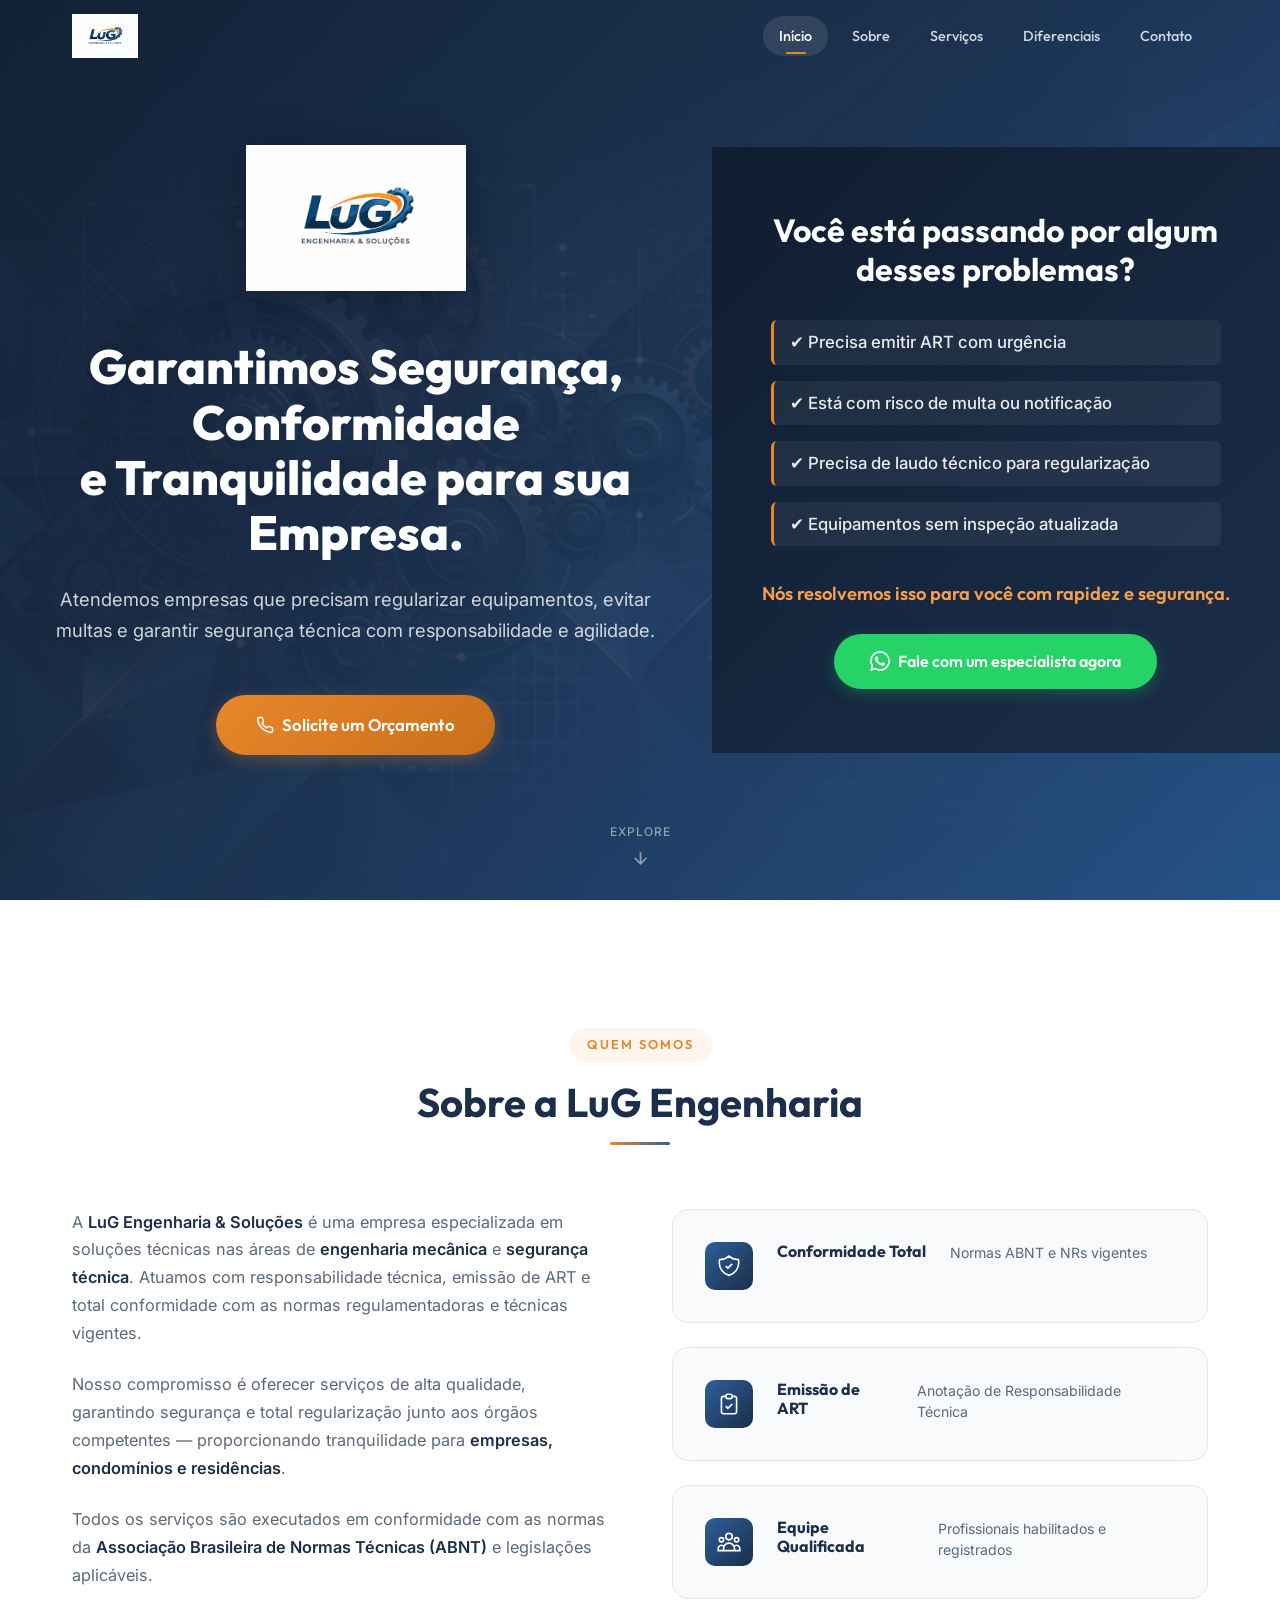
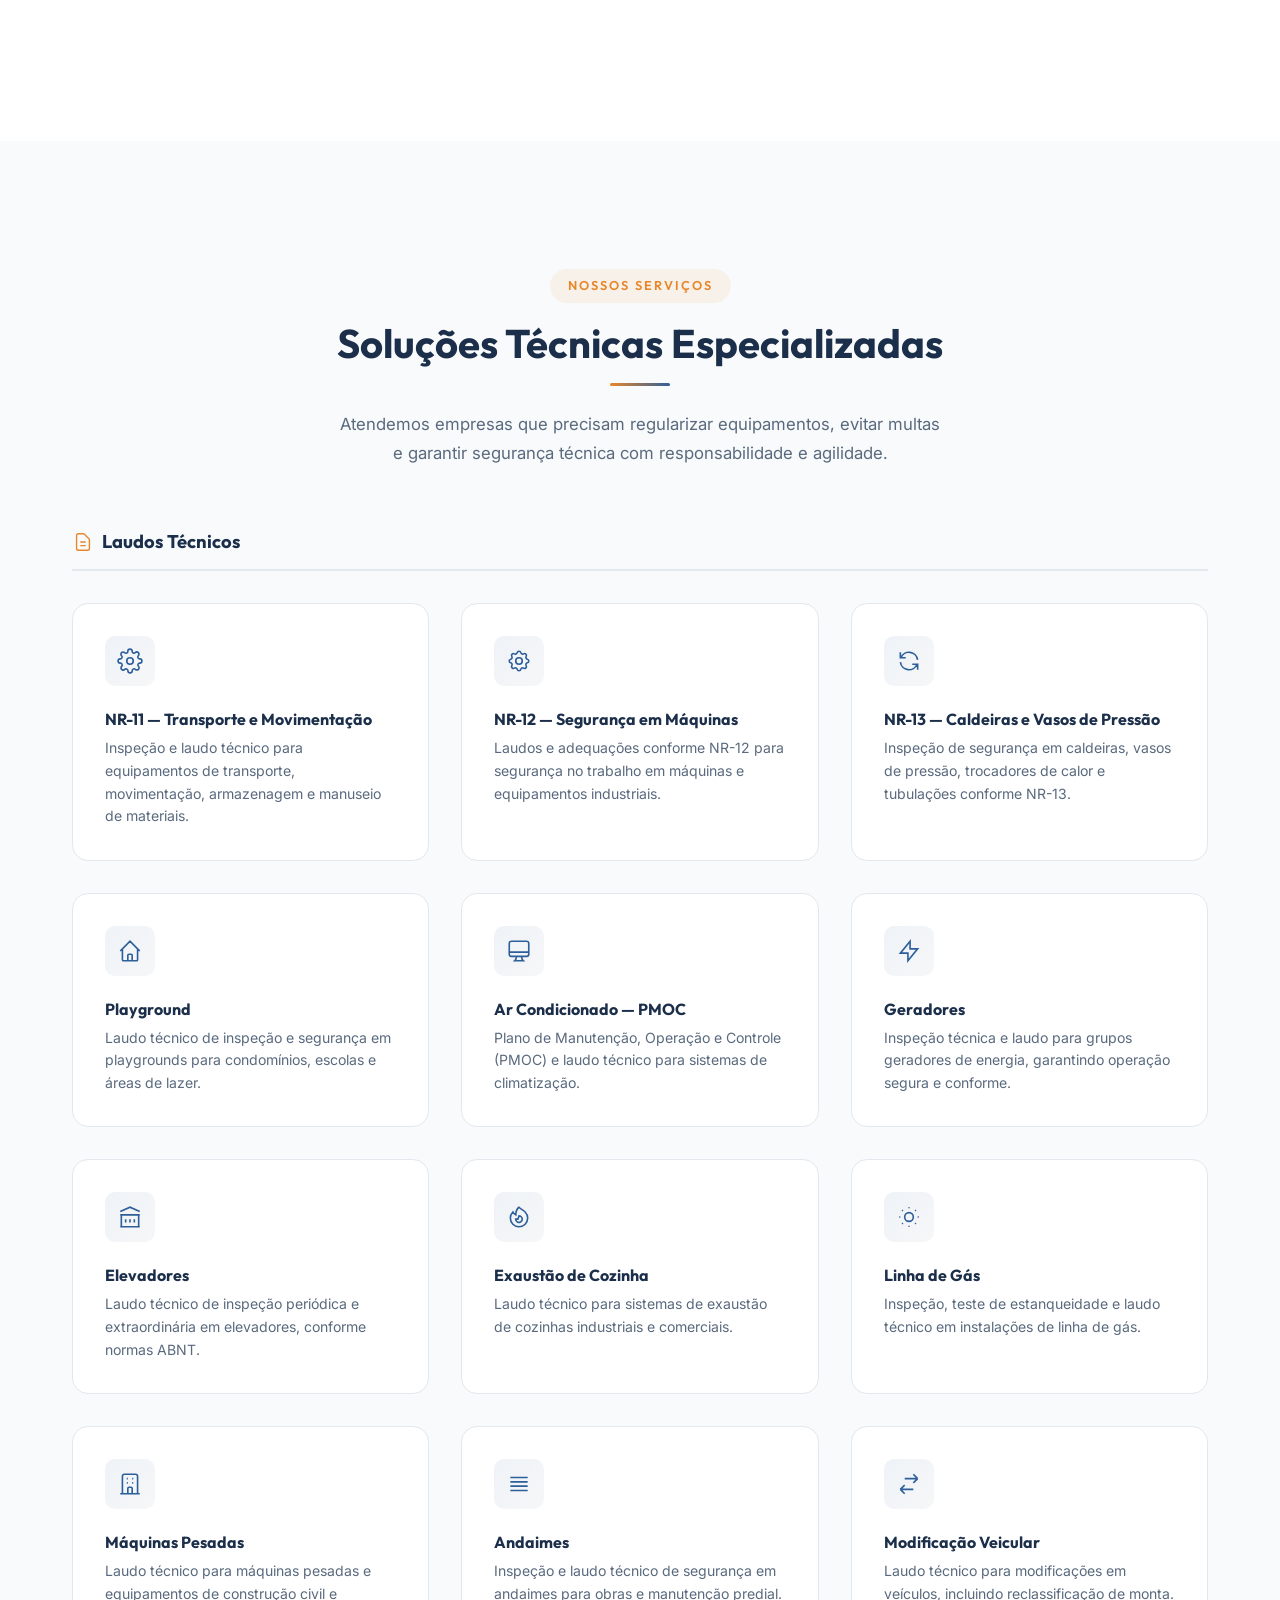
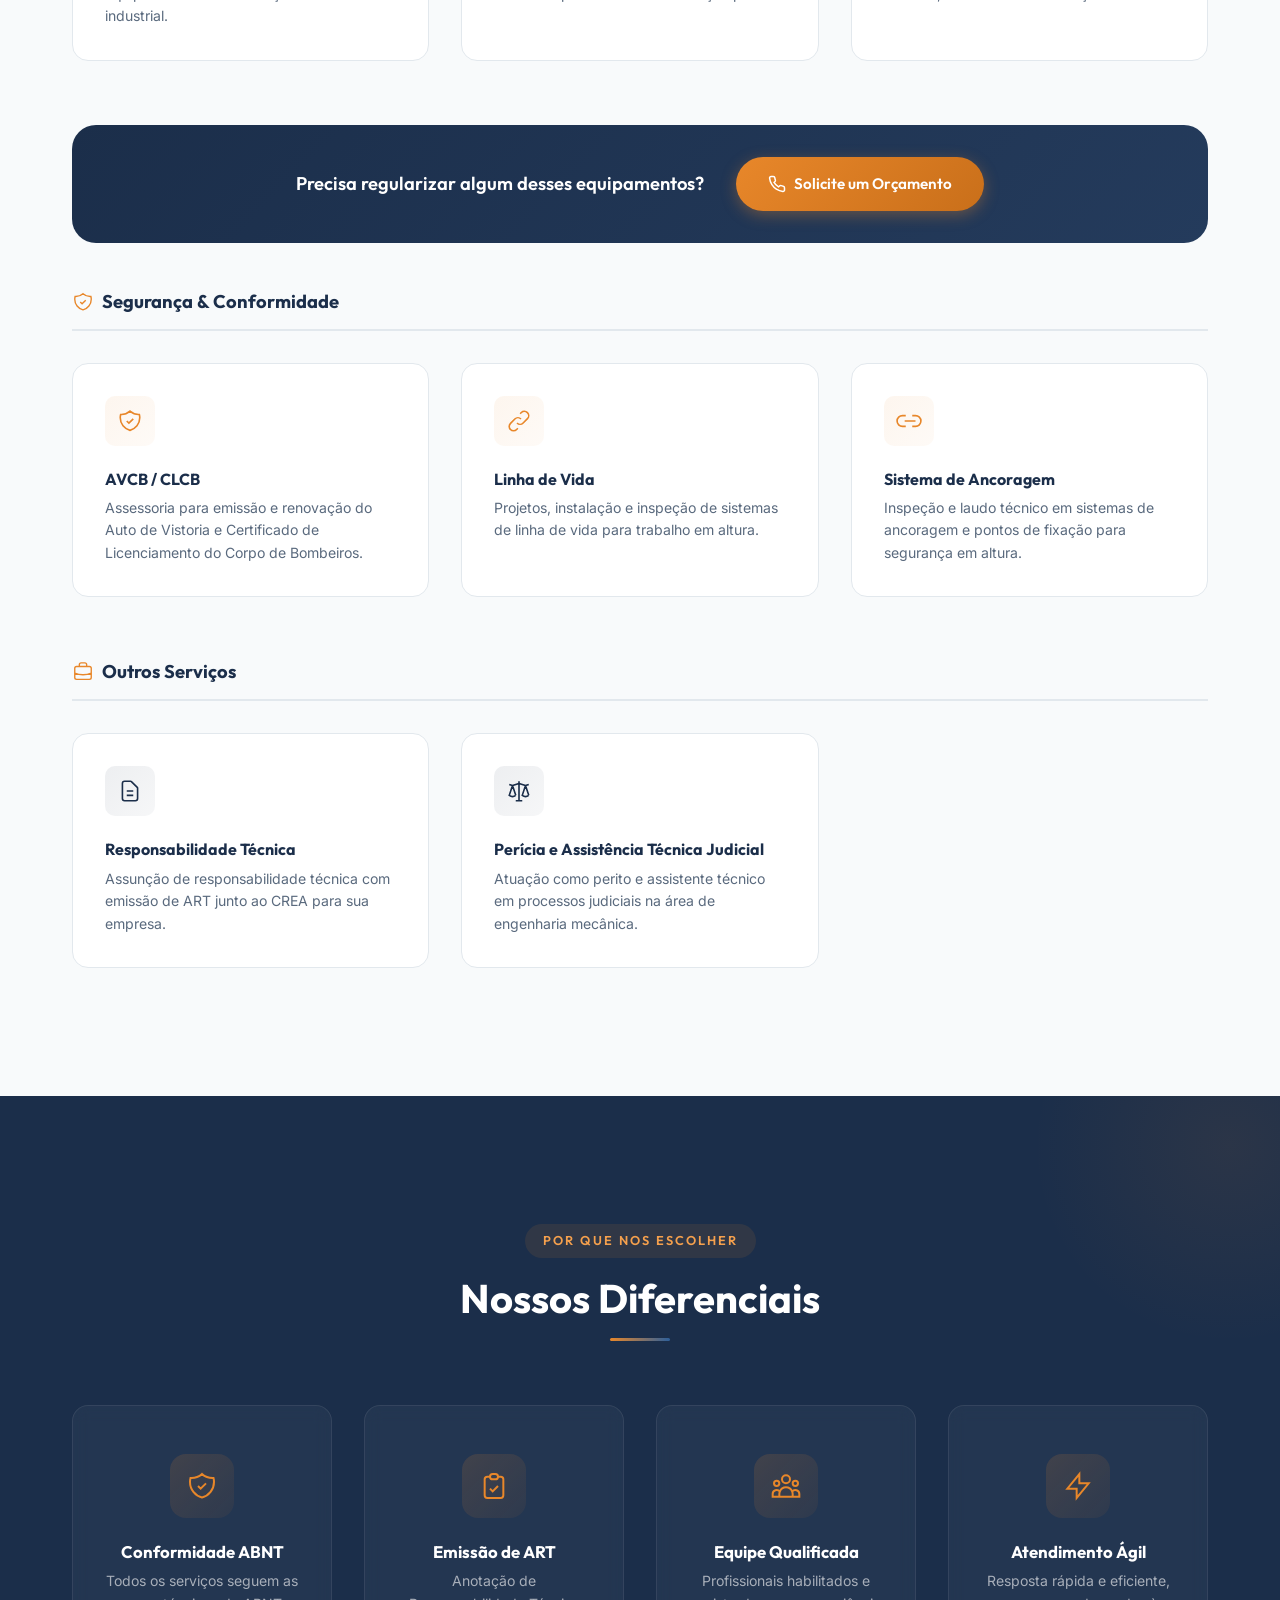
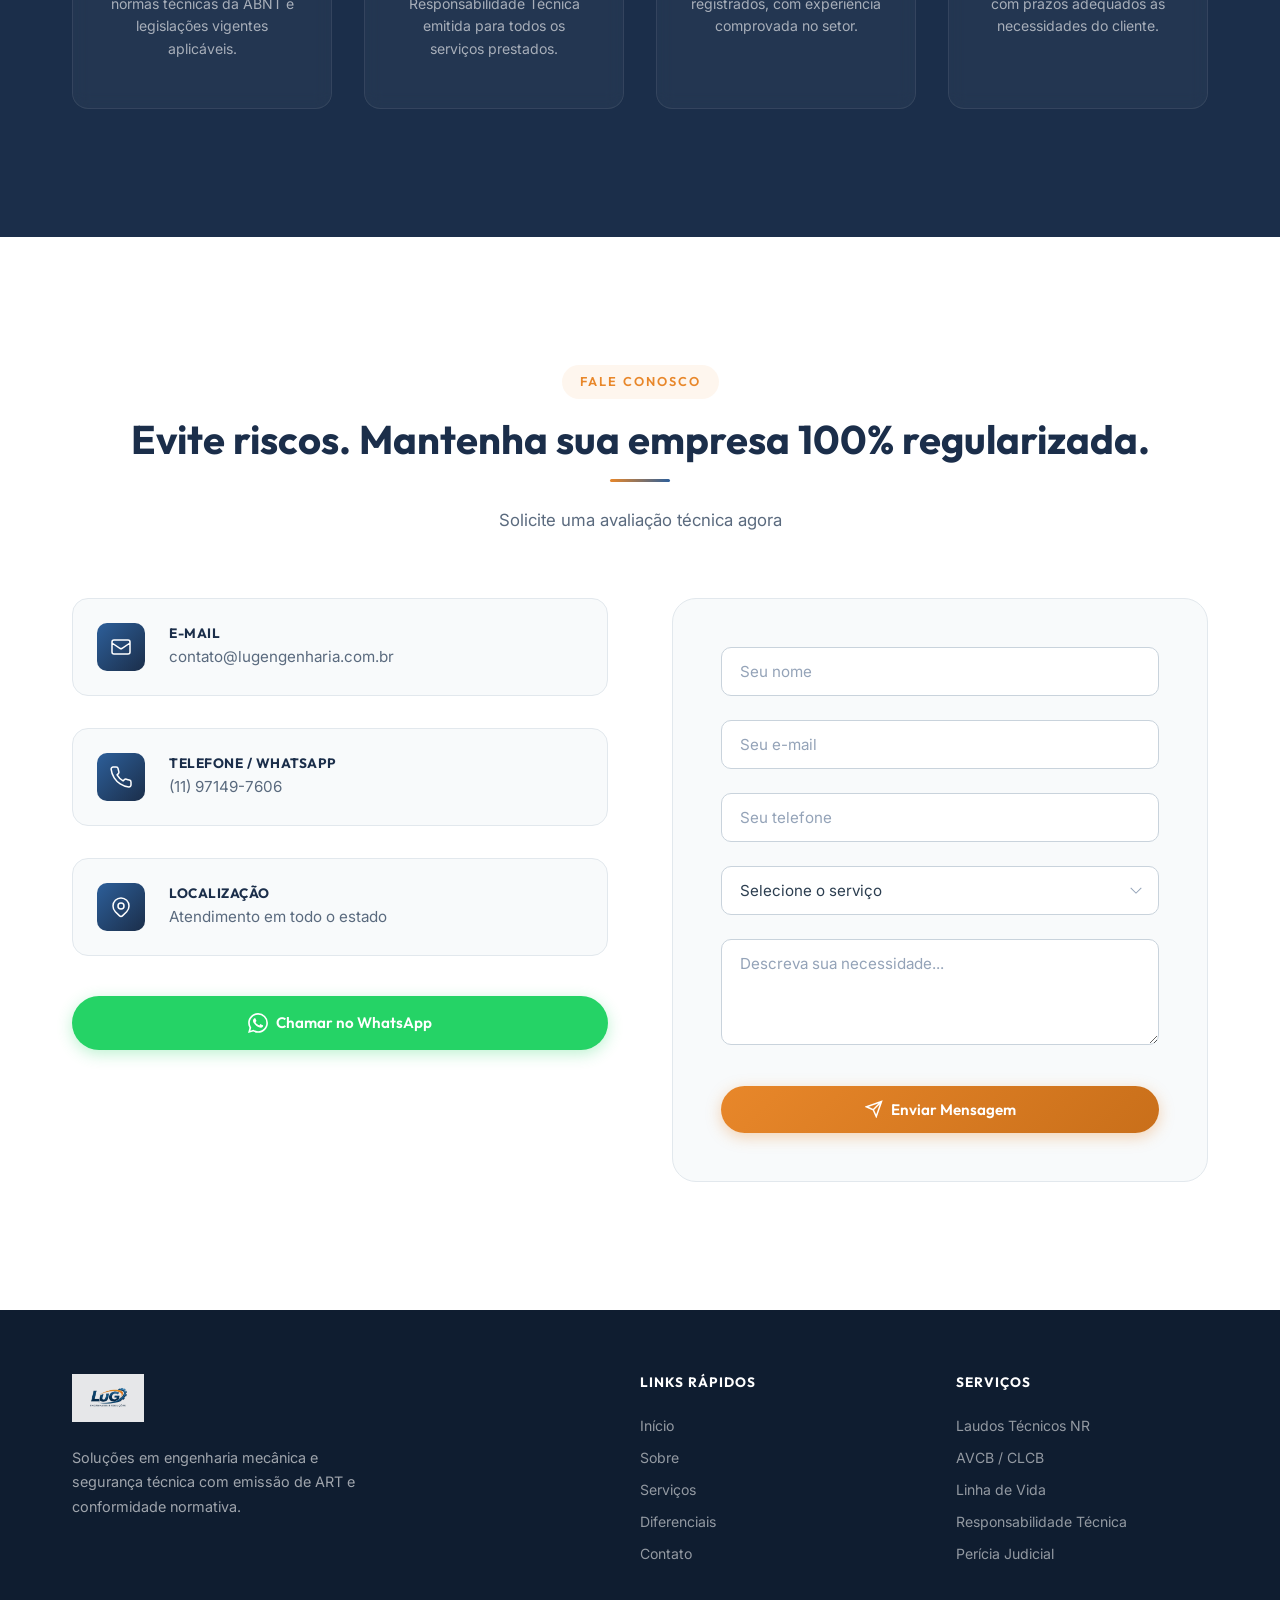
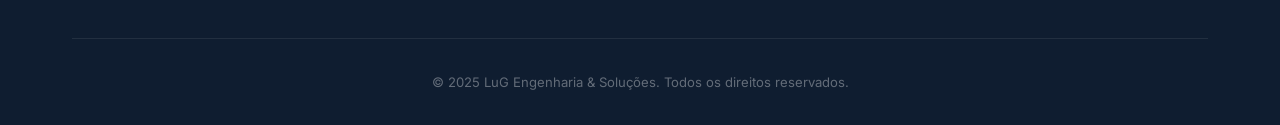
==== commit b76072dc: "feat: cta and whatsapp number added" ====
--- a/index.html
+++ b/index.html
@@ -74,6 +74,14 @@
             <li>✔ Equipamentos sem inspeção atualizada</li>
           </ul>
           <p class="problemas__cta">Nós resolvemos isso para você com rapidez e segurança.</p>
+          <a href="https://wa.me/5511971497606?text=Olá!%20Preciso%20de%20ajuda%20com%20regularização%20técnica."
+            target="_blank" class="btn btn--whatsapp problemas__btn reveal reveal--delay-1">
+            <svg viewBox="0 0 24 24" fill="currentColor" width="20" height="20">
+              <path
+                d="M17.472 14.382c-.297-.149-1.758-.867-2.03-.967-.273-.099-.471-.148-.67.15-.197.297-.767.966-.94 1.164-.173.199-.347.223-.644.075-.297-.15-1.255-.463-2.39-1.475-.883-.788-1.48-1.761-1.653-2.059-.173-.297-.018-.458.13-.606.134-.133.298-.347.446-.52.149-.174.198-.298.298-.497.099-.198.05-.371-.025-.52-.075-.149-.669-1.612-.916-2.207-.242-.579-.487-.5-.669-.51-.173-.008-.371-.01-.57-.01-.198 0-.52.074-.792.372-.272.297-1.04 1.016-1.04 2.479 0 1.462 1.065 2.875 1.213 3.074.149.198 2.096 3.2 5.077 4.487.709.306 1.262.489 1.694.625.712.227 1.36.195 1.871.118.571-.085 1.758-.719 2.006-1.413.248-.694.248-1.289.173-1.413-.074-.124-.272-.198-.57-.347m-5.421 7.403h-.004a9.87 9.87 0 01-5.031-1.378l-.361-.214-3.741.982.998-3.648-.235-.374a9.86 9.86 0 01-1.51-5.26c.001-5.45 4.436-9.884 9.888-9.884 2.64 0 5.122 1.03 6.988 2.898a9.825 9.825 0 012.893 6.994c-.003 5.45-4.437 9.884-9.885 9.884m8.413-18.297A11.815 11.815 0 0012.05 0C5.495 0 .16 5.335.157 11.892c0 2.096.547 4.142 1.588 5.945L.057 24l6.305-1.654a11.882 11.882 0 005.683 1.448h.005c6.554 0 11.89-5.335 11.893-11.893a11.821 11.821 0 00-3.48-8.413z" />
+            </svg>
+            Fale com um especialista agora
+          </a>
         </div>
       </div>
     </section>
@@ -98,7 +106,8 @@
         <div class="sobre__text reveal">
           <p>A <strong>LuG Engenharia & Soluções</strong> é uma empresa especializada em soluções técnicas nas áreas de
             <strong>engenharia mecânica</strong> e <strong>segurança técnica</strong>. Atuamos com responsabilidade
-            técnica, emissão de ART e total conformidade com as normas regulamentadoras e técnicas vigentes.</p>
+            técnica, emissão de ART e total conformidade com as normas regulamentadoras e técnicas vigentes.
+          </p>
           <p>Nosso compromisso é oferecer serviços de alta qualidade, garantindo segurança e total regularização junto
             aos órgãos competentes — proporcionando tranquilidade para <strong>empresas, condomínios e
               residências</strong>.</p>
@@ -310,6 +319,19 @@
         </div>
       </div>
 
+      <!-- CTA Intermediário -->
+      <div class="servicos__cta-banner reveal">
+        <p>Precisa regularizar algum desses equipamentos?</p>
+        <a href="https://wa.me/5511971497606?text=Olá!%20Gostaria%20de%20solicitar%20um%20orçamento%20para%20laudo%20técnico."
+          target="_blank" class="btn btn--primary">
+          <svg class="btn__icon" viewBox="0 0 24 24" fill="none" stroke="currentColor" stroke-width="2">
+            <path
+              d="M22 16.92v3a2 2 0 0 1-2.18 2 19.79 19.79 0 0 1-8.63-3.07 19.5 19.5 0 0 1-6-6 19.79 19.79 0 0 1-3.07-8.67A2 2 0 0 1 4.11 2h3a2 2 0 0 1 2 1.72c.127.96.361 1.903.7 2.81a2 2 0 0 1-.45 2.11L8.09 9.91a16 16 0 0 0 6 6l1.27-1.27a2 2 0 0 1 2.11-.45c.907.339 1.85.573 2.81.7A2 2 0 0 1 22 16.92z" />
+          </svg>
+          Solicite um Orçamento
+        </a>
+      </div>
+
       <!-- Segurança e Conformidade -->
       <div class="servicos__category reveal">
         <h3 class="servicos__category-title">
@@ -489,7 +511,7 @@
             </div>
             <div>
               <h4>Telefone / WhatsApp</h4>
-              <p>(XX) XXXXX-XXXX</p>
+              <p>(11) 97149-7606</p>
             </div>
           </div>
           <div class="contato__item">
@@ -504,7 +526,8 @@
               <p>Atendimento em todo o estado</p>
             </div>
           </div>
-          <a href="#" class="btn btn--whatsapp contato__whatsapp-btn">
+          <a href="https://wa.me/5511971497606?text=Olá!%20Gostaria%20de%20mais%20informações%20sobre%20os%20serviços%20da%20LuG%20Engenharia."
+            target="_blank" class="btn btn--whatsapp contato__whatsapp-btn">
             <svg viewBox="0 0 24 24" fill="currentColor">
               <path
                 d="M17.472 14.382c-.297-.149-1.758-.867-2.03-.967-.273-.099-.471-.148-.67.15-.197.297-.767.966-.94 1.164-.173.199-.347.223-.644.075-.297-.15-1.255-.463-2.39-1.475-.883-.788-1.48-1.761-1.653-2.059-.173-.297-.018-.458.13-.606.134-.133.298-.347.446-.52.149-.174.198-.298.298-.497.099-.198.05-.371-.025-.52-.075-.149-.669-1.612-.916-2.207-.242-.579-.487-.5-.669-.51-.173-.008-.371-.01-.57-.01-.198 0-.52.074-.792.372-.272.297-1.04 1.016-1.04 2.479 0 1.462 1.065 2.875 1.213 3.074.149.198 2.096 3.2 5.077 4.487.709.306 1.262.489 1.694.625.712.227 1.36.195 1.871.118.571-.085 1.758-.719 2.006-1.413.248-.694.248-1.289.173-1.413-.074-.124-.272-.198-.57-.347m-5.421 7.403h-.004a9.87 9.87 0 01-5.031-1.378l-.361-.214-3.741.982.998-3.648-.235-.374a9.86 9.86 0 01-1.51-5.26c.001-5.45 4.436-9.884 9.888-9.884 2.64 0 5.122 1.03 6.988 2.898a9.825 9.825 0 012.893 6.994c-.003 5.45-4.437 9.884-9.885 9.884m8.413-18.297A11.815 11.815 0 0012.05 0C5.495 0 .16 5.335.157 11.892c0 2.096.547 4.142 1.588 5.945L.057 24l6.305-1.654a11.882 11.882 0 005.683 1.448h.005c6.554 0 11.89-5.335 11.893-11.893a11.821 11.821 0 00-3.48-8.413z" />
@@ -592,13 +615,19 @@
   </footer>
 
   <!-- WhatsApp FAB -->
-  <a href="#" class="whatsapp-fab" id="whatsappFab" aria-label="Fale conosco pelo WhatsApp"
-    title="Fale conosco pelo WhatsApp">
-    <svg viewBox="0 0 24 24" fill="currentColor">
-      <path
-        d="M17.472 14.382c-.297-.149-1.758-.867-2.03-.967-.273-.099-.471-.148-.67.15-.197.297-.767.966-.94 1.164-.173.199-.347.223-.644.075-.297-.15-1.255-.463-2.39-1.475-.883-.788-1.48-1.761-1.653-2.059-.173-.297-.018-.458.13-.606.134-.133.298-.347.446-.52.149-.174.198-.298.298-.497.099-.198.05-.371-.025-.52-.075-.149-.669-1.612-.916-2.207-.242-.579-.487-.5-.669-.51-.173-.008-.371-.01-.57-.01-.198 0-.52.074-.792.372-.272.297-1.04 1.016-1.04 2.479 0 1.462 1.065 2.875 1.213 3.074.149.198 2.096 3.2 5.077 4.487.709.306 1.262.489 1.694.625.712.227 1.36.195 1.871.118.571-.085 1.758-.719 2.006-1.413.248-.694.248-1.289.173-1.413-.074-.124-.272-.198-.57-.347m-5.421 7.403h-.004a9.87 9.87 0 01-5.031-1.378l-.361-.214-3.741.982.998-3.648-.235-.374a9.86 9.86 0 01-1.51-5.26c.001-5.45 4.436-9.884 9.888-9.884 2.64 0 5.122 1.03 6.988 2.898a9.825 9.825 0 012.893 6.994c-.003 5.45-4.437 9.884-9.885 9.884m8.413-18.297A11.815 11.815 0 0012.05 0C5.495 0 .16 5.335.157 11.892c0 2.096.547 4.142 1.588 5.945L.057 24l6.305-1.654a11.882 11.882 0 005.683 1.448h.005c6.554 0 11.89-5.335 11.893-11.893a11.821 11.821 0 00-3.48-8.413z" />
-    </svg>
-  </a>
+  <div class="whatsapp-fab-wrapper" id="whatsappFab">
+    <div class="whatsapp-tooltip" id="whatsappTooltip">
+      Precisa de ajuda? Fale com um engenheiro agora!
+      <button class="whatsapp-tooltip__close" id="tooltipClose" aria-label="Fechar">&times;</button>
+    </div>
+    <a href="https://wa.me/5511971497606?text=Olá!%20Gostaria%20de%20mais%20informações%20sobre%20os%20serviços%20da%20LuG%20Engenharia."
+      target="_blank" class="whatsapp-fab" aria-label="Fale conosco pelo WhatsApp" title="Fale conosco pelo WhatsApp">
+      <svg viewBox="0 0 24 24" fill="currentColor">
+        <path
+          d="M17.472 14.382c-.297-.149-1.758-.867-2.03-.967-.273-.099-.471-.148-.67.15-.197.297-.767.966-.94 1.164-.173.199-.347.223-.644.075-.297-.15-1.255-.463-2.39-1.475-.883-.788-1.48-1.761-1.653-2.059-.173-.297-.018-.458.13-.606.134-.133.298-.347.446-.52.149-.174.198-.298.298-.497.099-.198.05-.371-.025-.52-.075-.149-.669-1.612-.916-2.207-.242-.579-.487-.5-.669-.51-.173-.008-.371-.01-.57-.01-.198 0-.52.074-.792.372-.272.297-1.04 1.016-1.04 2.479 0 1.462 1.065 2.875 1.213 3.074.149.198 2.096 3.2 5.077 4.487.709.306 1.262.489 1.694.625.712.227 1.36.195 1.871.118.571-.085 1.758-.719 2.006-1.413.248-.694.248-1.289.173-1.413-.074-.124-.272-.198-.57-.347m-5.421 7.403h-.004a9.87 9.87 0 01-5.031-1.378l-.361-.214-3.741.982.998-3.648-.235-.374a9.86 9.86 0 01-1.51-5.26c.001-5.45 4.436-9.884 9.888-9.884 2.64 0 5.122 1.03 6.988 2.898a9.825 9.825 0 012.893 6.994c-.003 5.45-4.437 9.884-9.885 9.884m8.413-18.297A11.815 11.815 0 0012.05 0C5.495 0 .16 5.335.157 11.892c0 2.096.547 4.142 1.588 5.945L.057 24l6.305-1.654a11.882 11.882 0 005.683 1.448h.005c6.554 0 11.89-5.335 11.893-11.893a11.821 11.821 0 00-3.48-8.413z" />
+      </svg>
+    </a>
+  </div>
 
   <script src="script.js"></script>
 </body>
--- a/style.css
+++ b/style.css
@@ -964,11 +964,63 @@
   color: rgba(255, 255, 255, 0.35);
 }
 
+/* ═══════════  CTA BANNER (between service categories)  ═══════════ */
+.servicos__cta-banner {
+  display: flex;
+  align-items: center;
+  justify-content: center;
+  gap: var(--space-xl);
+  padding: var(--space-xl) var(--space-2xl);
+  margin: var(--space-2xl) 0;
+  background: linear-gradient(135deg, var(--c-navy), var(--c-navy-light));
+  border-radius: var(--radius-xl);
+  flex-wrap: wrap;
+}
+
+.servicos__cta-banner p {
+  font-family: var(--font-heading);
+  font-size: 1.15rem;
+  font-weight: 600;
+  color: var(--c-white);
+  margin: 0;
+}
+
+/* ═══════════  PROBLEMAS BUTTON  ═══════════ */
+.problemas__btn {
+  margin-top: var(--space-lg);
+  font-size: 1rem;
+  padding: 14px 36px;
+}
+
+.problemas__btn svg {
+  width: 20px;
+  height: 20px;
+  flex-shrink: 0;
+}
+
 /* ═══════════  WHATSAPP FAB  ═══════════ */
-.whatsapp-fab {
+.whatsapp-fab-wrapper {
   position: fixed;
   bottom: 28px;
   right: 28px;
+  z-index: 900;
+  display: flex;
+  flex-direction: column;
+  align-items: flex-end;
+  gap: var(--space-sm);
+  opacity: 0;
+  transform: scale(0.8);
+  pointer-events: none;
+  transition: all var(--transition-base);
+}
+
+.whatsapp-fab-wrapper.visible {
+  opacity: 1;
+  transform: scale(1);
+  pointer-events: all;
+}
+
+.whatsapp-fab {
   width: 56px;
   height: 56px;
   display: flex;
@@ -977,17 +1029,8 @@
   background: #25D366;
   border-radius: 50%;
   box-shadow: 0 4px 15px rgba(37, 211, 102, 0.4);
-  z-index: 900;
   transition: all var(--transition-base);
-  opacity: 0;
-  transform: scale(0.8);
-  pointer-events: none;
-}
-
-.whatsapp-fab.visible {
-  opacity: 1;
-  transform: scale(1);
-  pointer-events: all;
+  flex-shrink: 0;
 }
 
 .whatsapp-fab:hover {
@@ -999,6 +1042,61 @@
   width: 28px;
   height: 28px;
   fill: var(--c-white);
+}
+
+/* ─── WhatsApp Tooltip ─── */
+.whatsapp-tooltip {
+  background: var(--c-white);
+  color: var(--c-navy);
+  font-family: var(--font-body);
+  font-size: 0.88rem;
+  font-weight: 500;
+  padding: 12px 40px 12px 16px;
+  border-radius: var(--radius-md);
+  box-shadow: 0 4px 20px rgba(0, 0, 0, 0.15);
+  white-space: nowrap;
+  position: relative;
+  opacity: 0;
+  transform: translateY(8px);
+  pointer-events: none;
+  transition: all var(--transition-base);
+}
+
+.whatsapp-tooltip.visible {
+  opacity: 1;
+  transform: translateY(0);
+  pointer-events: all;
+}
+
+.whatsapp-tooltip::after {
+  content: '';
+  position: absolute;
+  bottom: -6px;
+  right: 20px;
+  width: 12px;
+  height: 12px;
+  background: var(--c-white);
+  transform: rotate(45deg);
+  box-shadow: 2px 2px 4px rgba(0, 0, 0, 0.05);
+}
+
+.whatsapp-tooltip__close {
+  position: absolute;
+  top: 50%;
+  right: 10px;
+  transform: translateY(-50%);
+  background: none;
+  border: none;
+  font-size: 1.1rem;
+  color: var(--c-gray-400);
+  cursor: pointer;
+  padding: 2px 6px;
+  line-height: 1;
+  transition: color var(--transition-fast);
+}
+
+.whatsapp-tooltip__close:hover {
+  color: var(--c-navy);
 }
 
 /* ═══════════  ANIMATIONS (Reveal on Scroll)  ═══════════ */
@@ -1153,11 +1251,26 @@
     grid-template-columns: 1fr;
   }
 
-  .whatsapp-fab {
+  .whatsapp-fab-wrapper {
     bottom: 20px;
     right: 20px;
+  }
+
+  .whatsapp-fab {
     width: 50px;
     height: 50px;
+  }
+
+  .whatsapp-tooltip {
+    white-space: normal;
+    max-width: 220px;
+    font-size: 0.82rem;
+  }
+
+  .servicos__cta-banner {
+    flex-direction: column;
+    text-align: center;
+    padding: var(--space-xl) var(--space-lg);
   }
 }
 
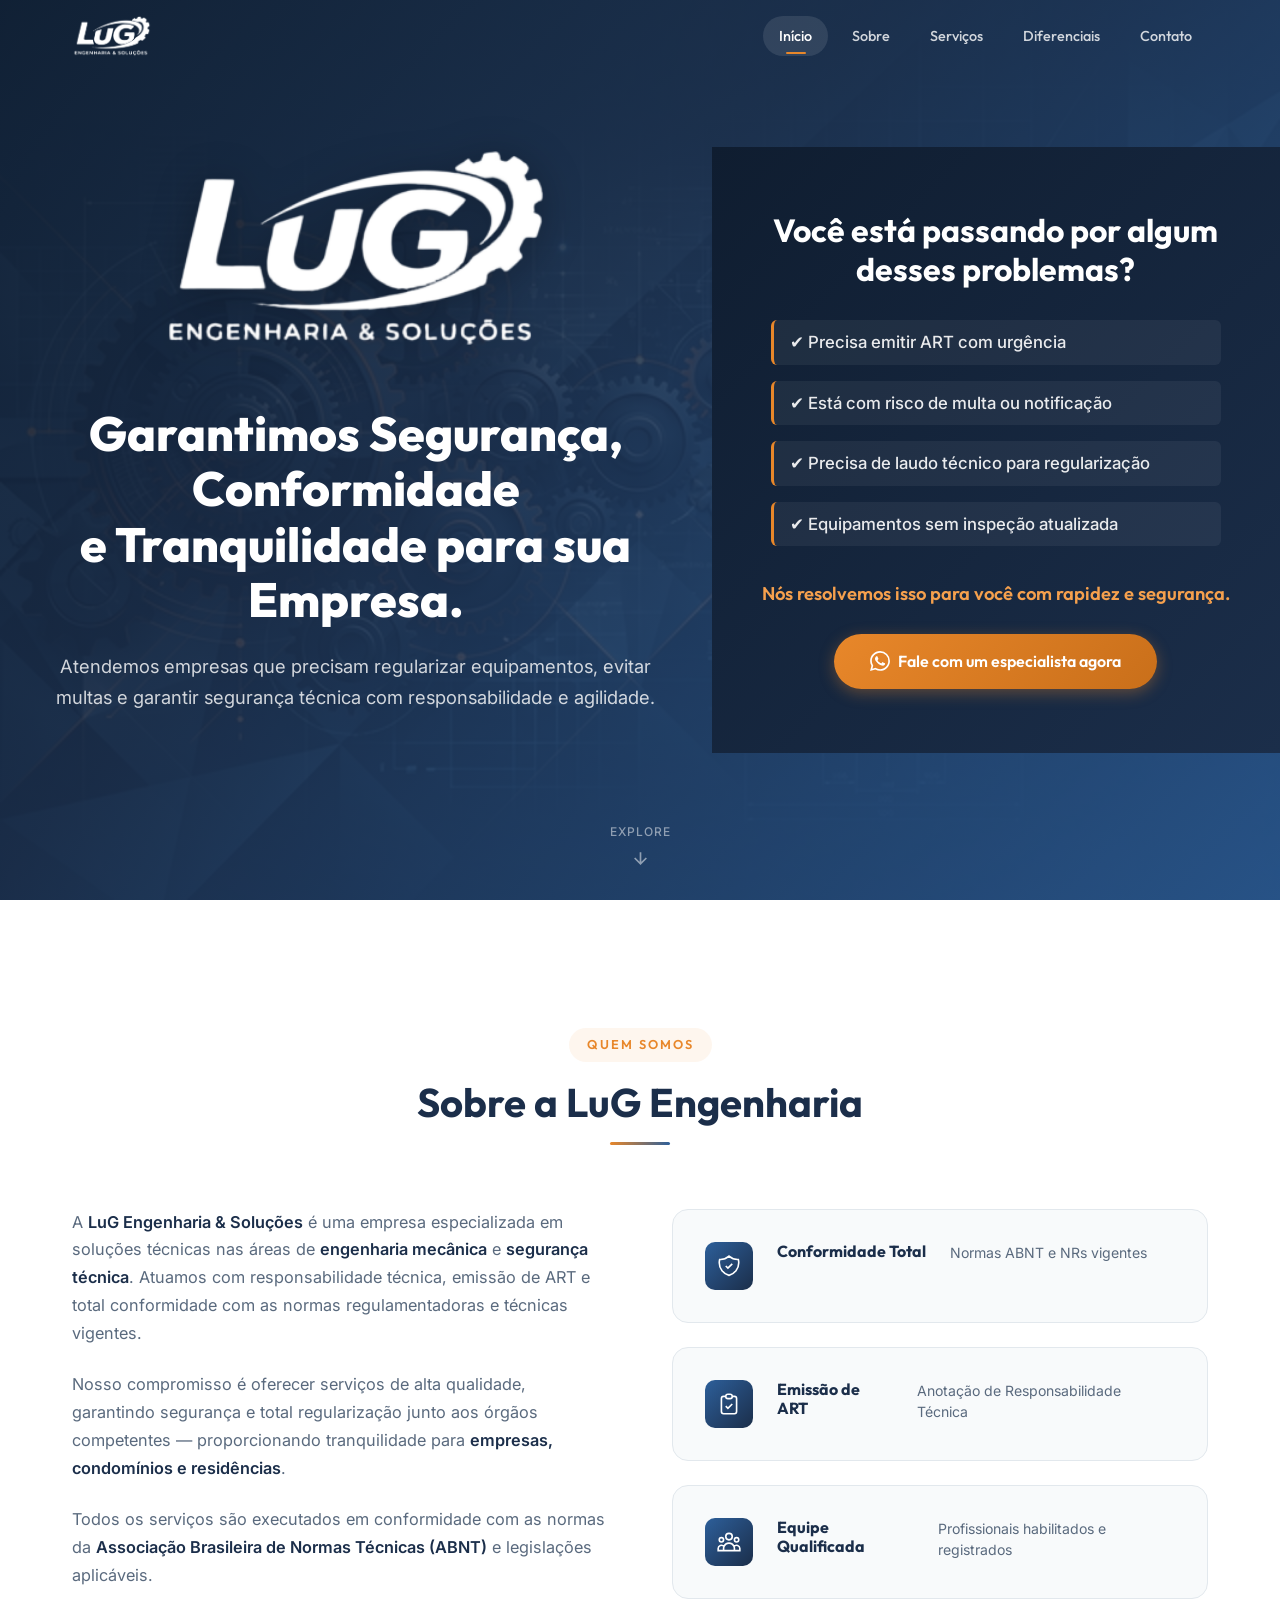
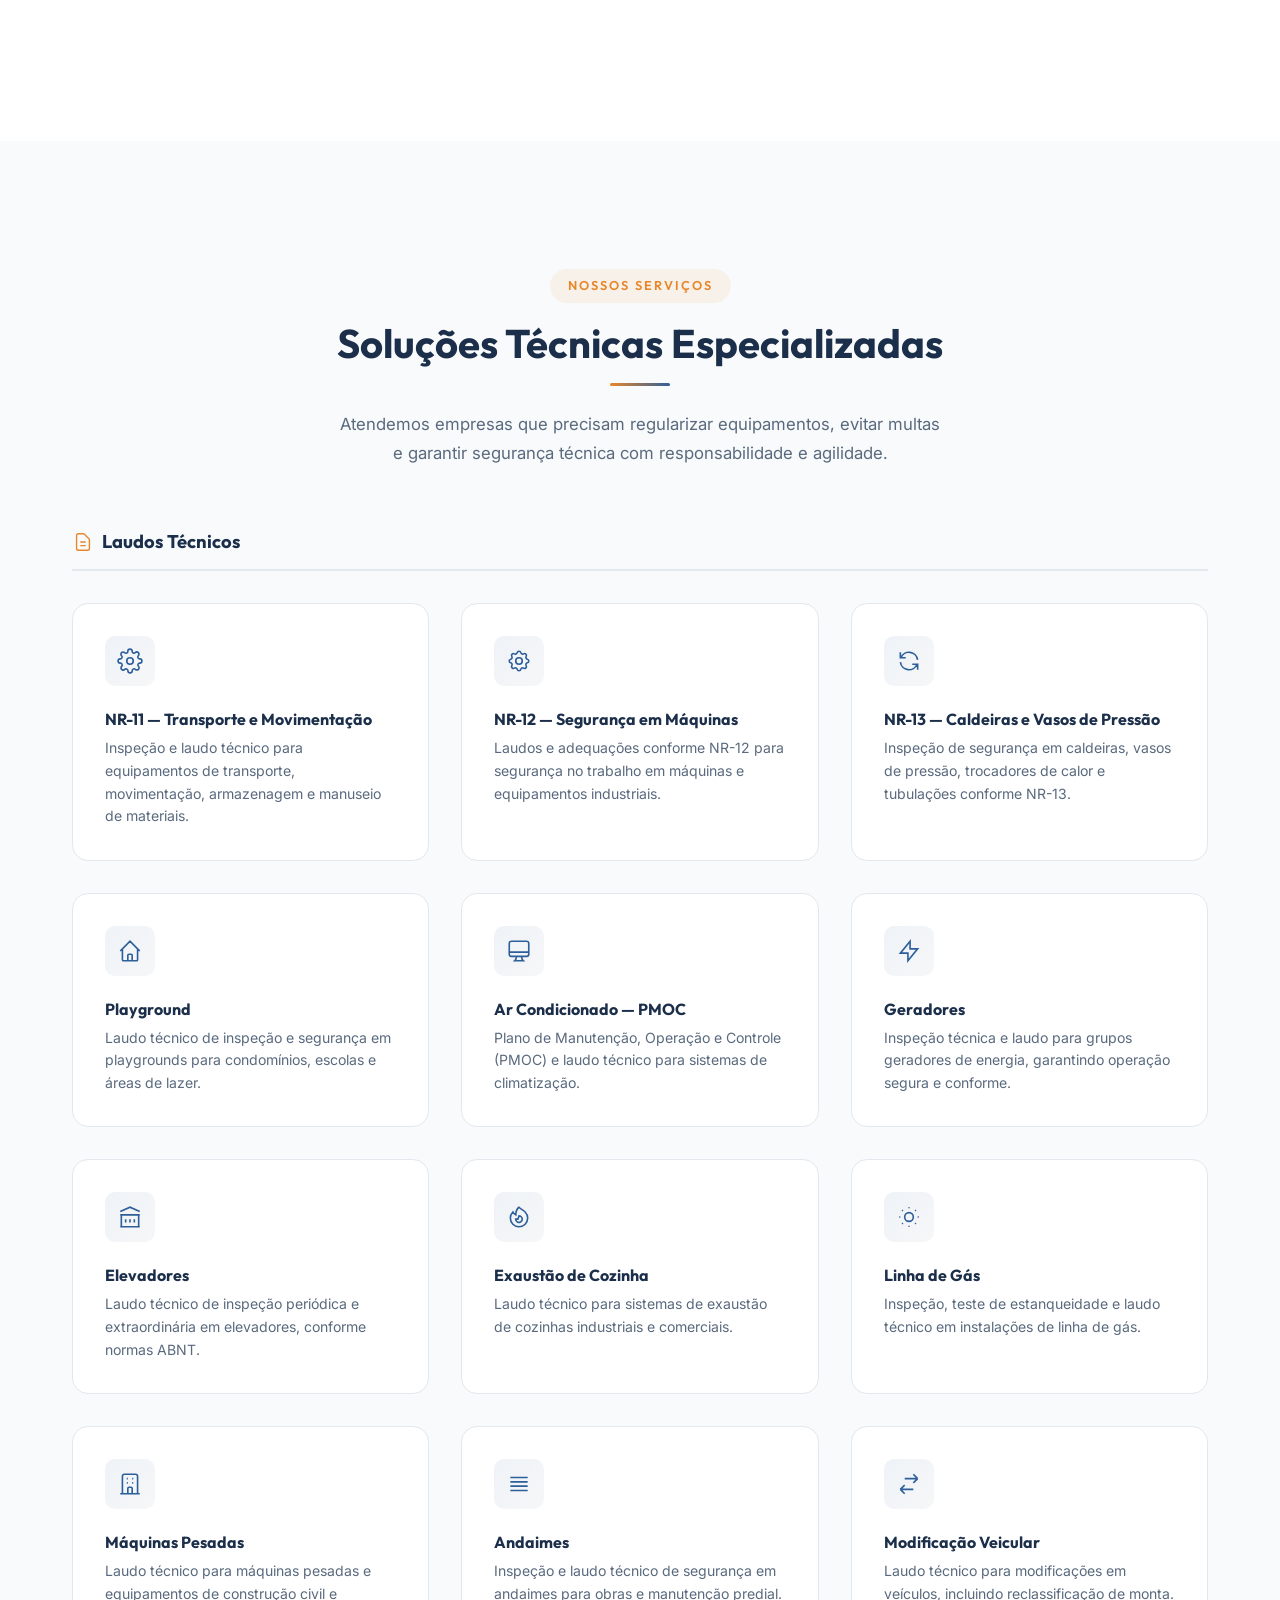
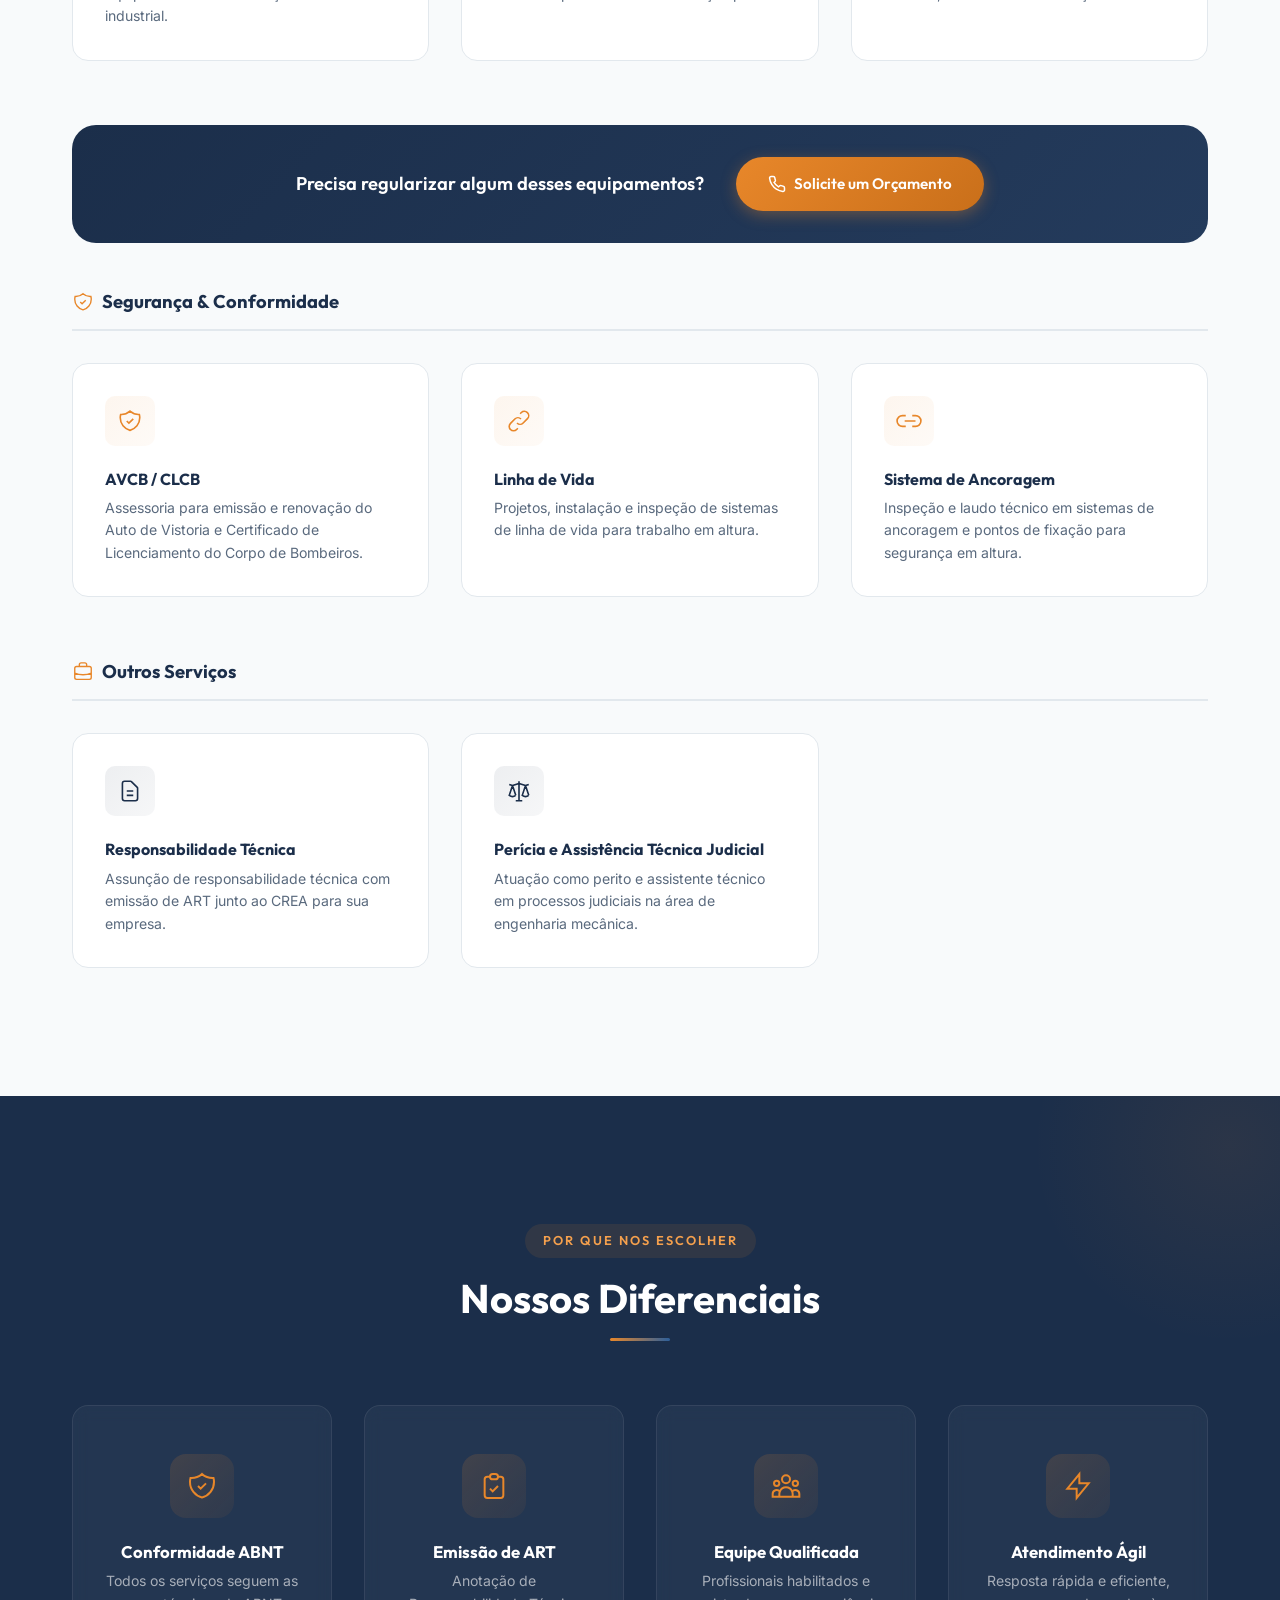
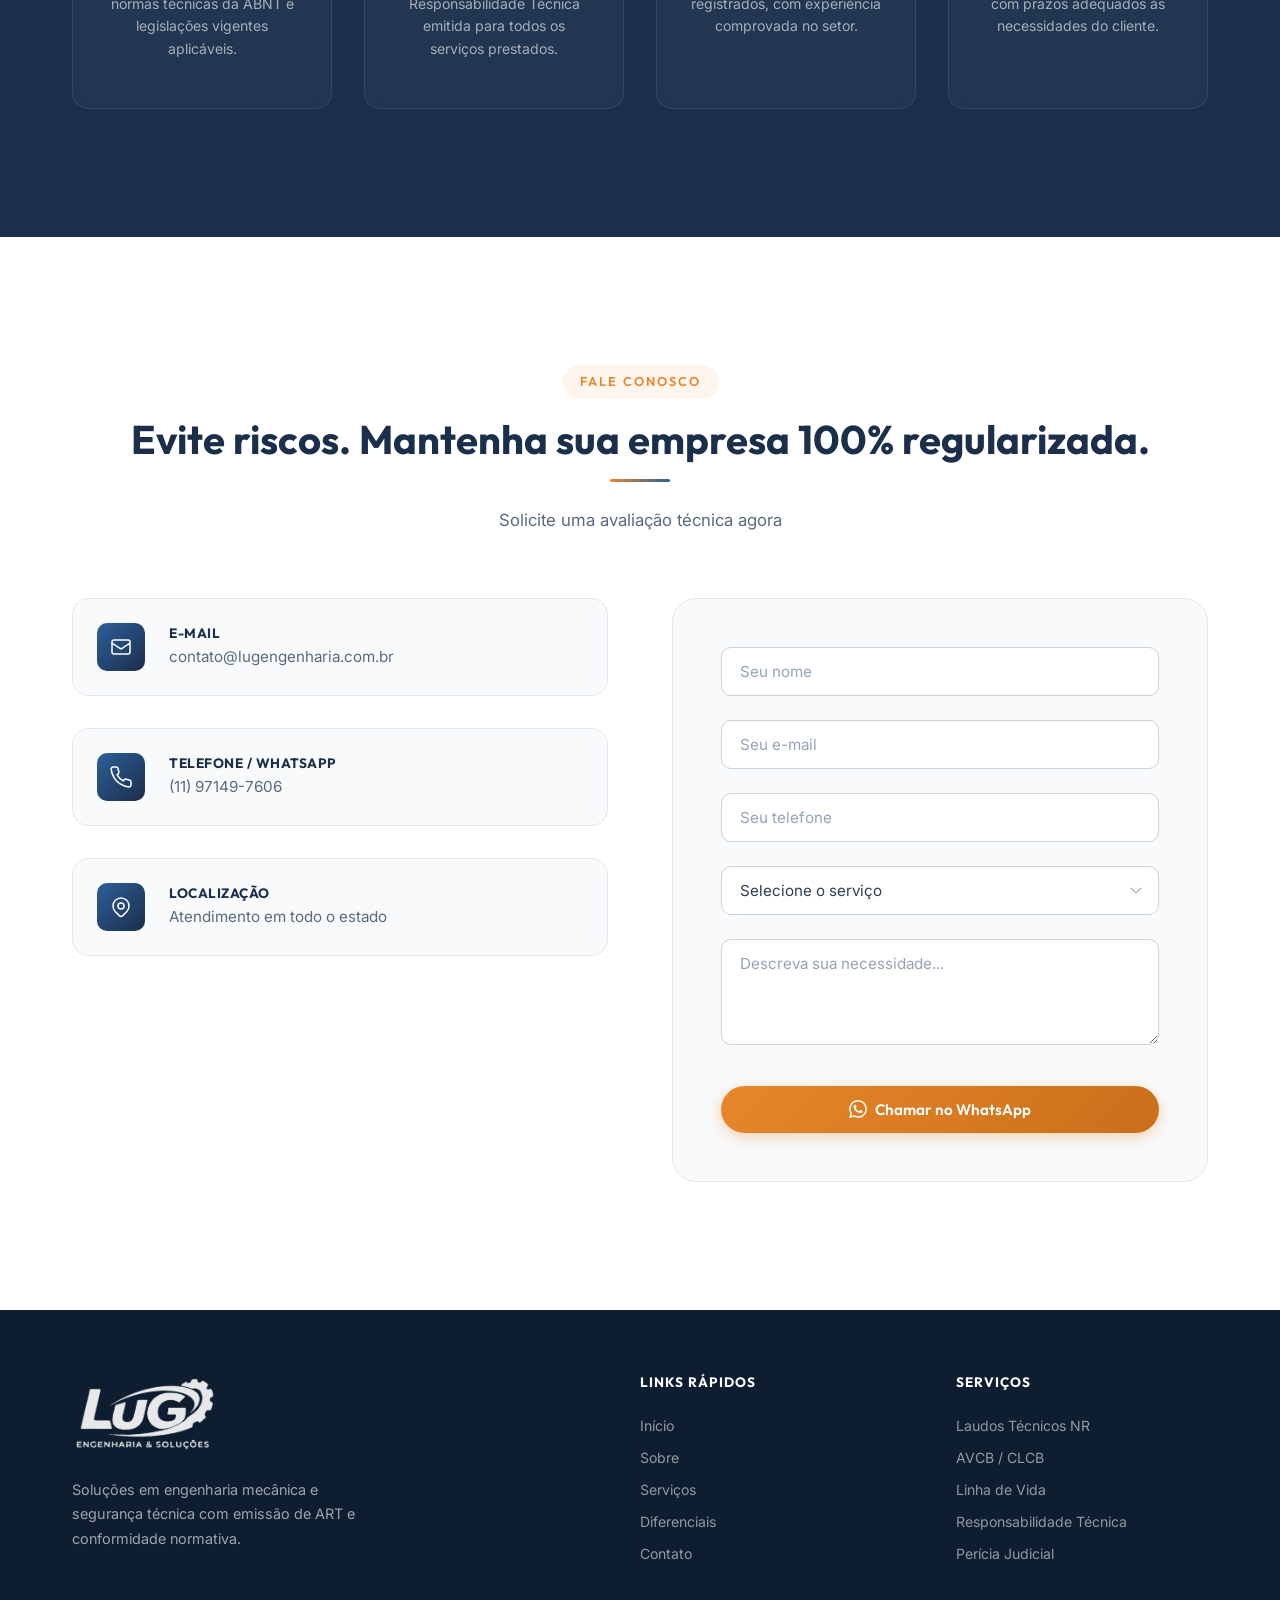
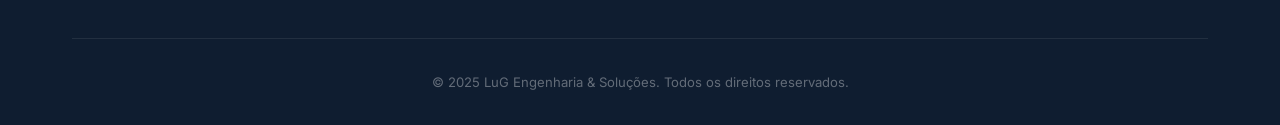
==== commit 4de3ea36: "feat: button visualization" ====
--- a/index.html
+++ b/index.html
@@ -53,13 +53,6 @@
         Empresa.</h1>
       <p class="hero__subtitle reveal reveal--delay-2">Atendemos empresas que precisam regularizar equipamentos, evitar
         multas e garantir segurança técnica com responsabilidade e agilidade.</p>
-      <a href="#contato" class="btn btn--primary hero__cta reveal reveal--delay-3">
-        <svg class="btn__icon" viewBox="0 0 24 24" fill="none" stroke="currentColor" stroke-width="2">
-          <path
-            d="M22 16.92v3a2 2 0 0 1-2.18 2 19.79 19.79 0 0 1-8.63-3.07 19.5 19.5 0 0 1-6-6 19.79 19.79 0 0 1-3.07-8.67A2 2 0 0 1 4.11 2h3a2 2 0 0 1 2 1.72c.127.96.361 1.903.7 2.81a2 2 0 0 1-.45 2.11L8.09 9.91a16 16 0 0 0 6 6l1.27-1.27a2 2 0 0 1 2.11-.45c.907.339 1.85.573 2.81.7A2 2 0 0 1 22 16.92z" />
-        </svg>
-        Solicite um Orçamento
-      </a>
     </div>
 
     <!-- ═══════════ PROBLEMAS ═══════════ -->
@@ -75,7 +68,7 @@
           </ul>
           <p class="problemas__cta">Nós resolvemos isso para você com rapidez e segurança.</p>
           <a href="https://wa.me/5511971497606?text=Olá!%20Preciso%20de%20ajuda%20com%20regularização%20técnica."
-            target="_blank" class="btn btn--whatsapp problemas__btn reveal reveal--delay-1">
+            target="_blank" class="btn btn--primary problemas__btn reveal reveal--delay-1">
             <svg viewBox="0 0 24 24" fill="currentColor" width="20" height="20">
               <path
                 d="M17.472 14.382c-.297-.149-1.758-.867-2.03-.967-.273-.099-.471-.148-.67.15-.197.297-.767.966-.94 1.164-.173.199-.347.223-.644.075-.297-.15-1.255-.463-2.39-1.475-.883-.788-1.48-1.761-1.653-2.059-.173-.297-.018-.458.13-.606.134-.133.298-.347.446-.52.149-.174.198-.298.298-.497.099-.198.05-.371-.025-.52-.075-.149-.669-1.612-.916-2.207-.242-.579-.487-.5-.669-.51-.173-.008-.371-.01-.57-.01-.198 0-.52.074-.792.372-.272.297-1.04 1.016-1.04 2.479 0 1.462 1.065 2.875 1.213 3.074.149.198 2.096 3.2 5.077 4.487.709.306 1.262.489 1.694.625.712.227 1.36.195 1.871.118.571-.085 1.758-.719 2.006-1.413.248-.694.248-1.289.173-1.413-.074-.124-.272-.198-.57-.347m-5.421 7.403h-.004a9.87 9.87 0 01-5.031-1.378l-.361-.214-3.741.982.998-3.648-.235-.374a9.86 9.86 0 01-1.51-5.26c.001-5.45 4.436-9.884 9.888-9.884 2.64 0 5.122 1.03 6.988 2.898a9.825 9.825 0 012.893 6.994c-.003 5.45-4.437 9.884-9.885 9.884m8.413-18.297A11.815 11.815 0 0012.05 0C5.495 0 .16 5.335.157 11.892c0 2.096.547 4.142 1.588 5.945L.057 24l6.305-1.654a11.882 11.882 0 005.683 1.448h.005c6.554 0 11.89-5.335 11.893-11.893a11.821 11.821 0 00-3.48-8.413z" />
@@ -526,14 +519,6 @@
               <p>Atendimento em todo o estado</p>
             </div>
           </div>
-          <a href="https://wa.me/5511971497606?text=Olá!%20Gostaria%20de%20mais%20informações%20sobre%20os%20serviços%20da%20LuG%20Engenharia."
-            target="_blank" class="btn btn--whatsapp contato__whatsapp-btn">
-            <svg viewBox="0 0 24 24" fill="currentColor">
-              <path
-                d="M17.472 14.382c-.297-.149-1.758-.867-2.03-.967-.273-.099-.471-.148-.67.15-.197.297-.767.966-.94 1.164-.173.199-.347.223-.644.075-.297-.15-1.255-.463-2.39-1.475-.883-.788-1.48-1.761-1.653-2.059-.173-.297-.018-.458.13-.606.134-.133.298-.347.446-.52.149-.174.198-.298.298-.497.099-.198.05-.371-.025-.52-.075-.149-.669-1.612-.916-2.207-.242-.579-.487-.5-.669-.51-.173-.008-.371-.01-.57-.01-.198 0-.52.074-.792.372-.272.297-1.04 1.016-1.04 2.479 0 1.462 1.065 2.875 1.213 3.074.149.198 2.096 3.2 5.077 4.487.709.306 1.262.489 1.694.625.712.227 1.36.195 1.871.118.571-.085 1.758-.719 2.006-1.413.248-.694.248-1.289.173-1.413-.074-.124-.272-.198-.57-.347m-5.421 7.403h-.004a9.87 9.87 0 01-5.031-1.378l-.361-.214-3.741.982.998-3.648-.235-.374a9.86 9.86 0 01-1.51-5.26c.001-5.45 4.436-9.884 9.888-9.884 2.64 0 5.122 1.03 6.988 2.898a9.825 9.825 0 012.893 6.994c-.003 5.45-4.437 9.884-9.885 9.884m8.413-18.297A11.815 11.815 0 0012.05 0C5.495 0 .16 5.335.157 11.892c0 2.096.547 4.142 1.588 5.945L.057 24l6.305-1.654a11.882 11.882 0 005.683 1.448h.005c6.554 0 11.89-5.335 11.893-11.893a11.821 11.821 0 00-3.48-8.413z" />
-            </svg>
-            Chamar no WhatsApp
-          </a>
         </div>
         <form class="contato__form reveal reveal--delay-1" id="contactForm">
           <div class="form-group">
@@ -573,10 +558,11 @@
               required></textarea>
           </div>
           <button type="submit" class="btn btn--primary btn--full">
-            <svg class="btn__icon" viewBox="0 0 24 24" fill="none" stroke="currentColor" stroke-width="2">
-              <path d="M22 2L11 13M22 2l-7 20-4-9-9-4 20-7z" />
+            <svg class="btn__icon" viewBox="0 0 24 24" fill="currentColor">
+              <path
+                d="M17.472 14.382c-.297-.149-1.758-.867-2.03-.967-.273-.099-.471-.148-.67.15-.197.297-.767.966-.94 1.164-.173.199-.347.223-.644.075-.297-.15-1.255-.463-2.39-1.475-.883-.788-1.48-1.761-1.653-2.059-.173-.297-.018-.458.13-.606.134-.133.298-.347.446-.52.149-.174.198-.298.298-.497.099-.198.05-.371-.025-.52-.075-.149-.669-1.612-.916-2.207-.242-.579-.487-.5-.669-.51-.173-.008-.371-.01-.57-.01-.198 0-.52.074-.792.372-.272.297-1.04 1.016-1.04 2.479 0 1.462 1.065 2.875 1.213 3.074.149.198 2.096 3.2 5.077 4.487.709.306 1.262.489 1.694.625.712.227 1.36.195 1.871.118.571-.085 1.758-.719 2.006-1.413.248-.694.248-1.289.173-1.413-.074-.124-.272-.198-.57-.347m-5.421 7.403h-.004a9.87 9.87 0 01-5.031-1.378l-.361-.214-3.741.982.998-3.648-.235-.374a9.86 9.86 0 01-1.51-5.26c.001-5.45 4.436-9.884 9.888-9.884 2.64 0 5.122 1.03 6.988 2.898a9.825 9.825 0 012.893 6.994c-.003 5.45-4.437 9.884-9.885 9.884m8.413-18.297A11.815 11.815 0 0012.05 0C5.495 0 .16 5.335.157 11.892c0 2.096.547 4.142 1.588 5.945L.057 24l6.305-1.654a11.882 11.882 0 005.683 1.448h.005c6.554 0 11.89-5.335 11.893-11.893a11.821 11.821 0 00-3.48-8.413z" />
             </svg>
-            Enviar Mensagem
+            Chamar no WhatsApp
           </button>
         </form>
       </div>
--- a/style.css
+++ b/style.css
@@ -250,11 +250,16 @@
 .navbar__logo-img {
   height: 44px;
   width: auto;
-  transition: height var(--transition-base);
+  transition: height var(--transition-base), filter var(--transition-base), opacity var(--transition-base);
+  filter: brightness(0) invert(1);
+  opacity: 0;
+  pointer-events: none;
 }
 
 .navbar--scrolled .navbar__logo-img {
   height: 36px;
+  opacity: 1;
+  pointer-events: all;
 }
 
 .navbar__menu {
@@ -354,9 +359,9 @@
 }
 
 .hero__logo {
-  width: 220px;
+  width: 400px;
   margin: 0 auto var(--space-2xl);
-  filter: drop-shadow(0 4px 20px rgba(0, 0, 0, 0.3));
+  filter: brightness(0) invert(1) drop-shadow(0 4px 20px rgba(0, 0, 0, 0.3));
 }
 
 .hero__title {
@@ -920,10 +925,11 @@
 }
 
 .footer__logo {
-  height: 48px;
+  height: 80px;
   width: auto;
   margin-bottom: var(--space-lg);
   opacity: 0.9;
+  filter: brightness(0) invert(1);
 }
 
 .footer__brand p {
@@ -1177,7 +1183,7 @@
 
   /* Hero */
   .hero__logo {
-    width: 160px;
+    width: 240px;
   }
 
   /* Sobre */
@@ -1234,7 +1240,7 @@
   }
 
   .hero__logo {
-    width: 140px;
+    width: 200px;
   }
 
   .hero__cta {
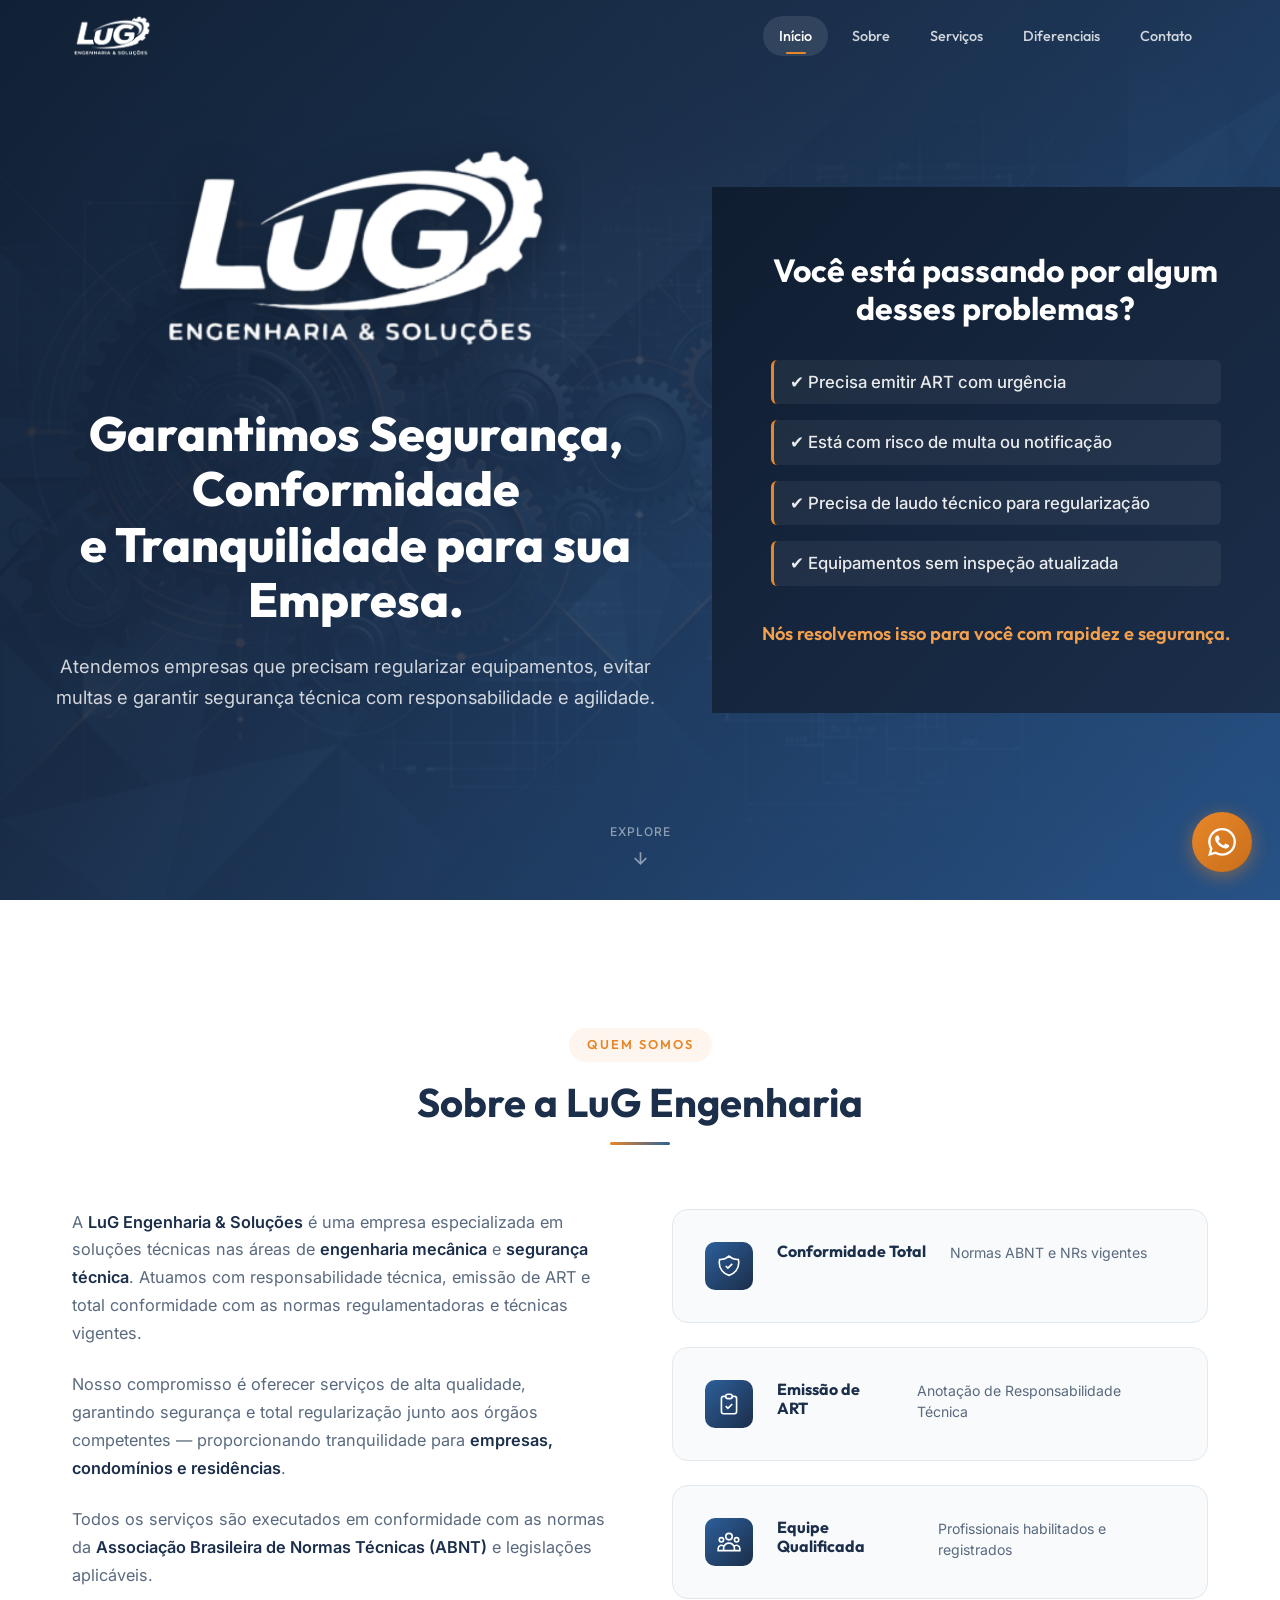
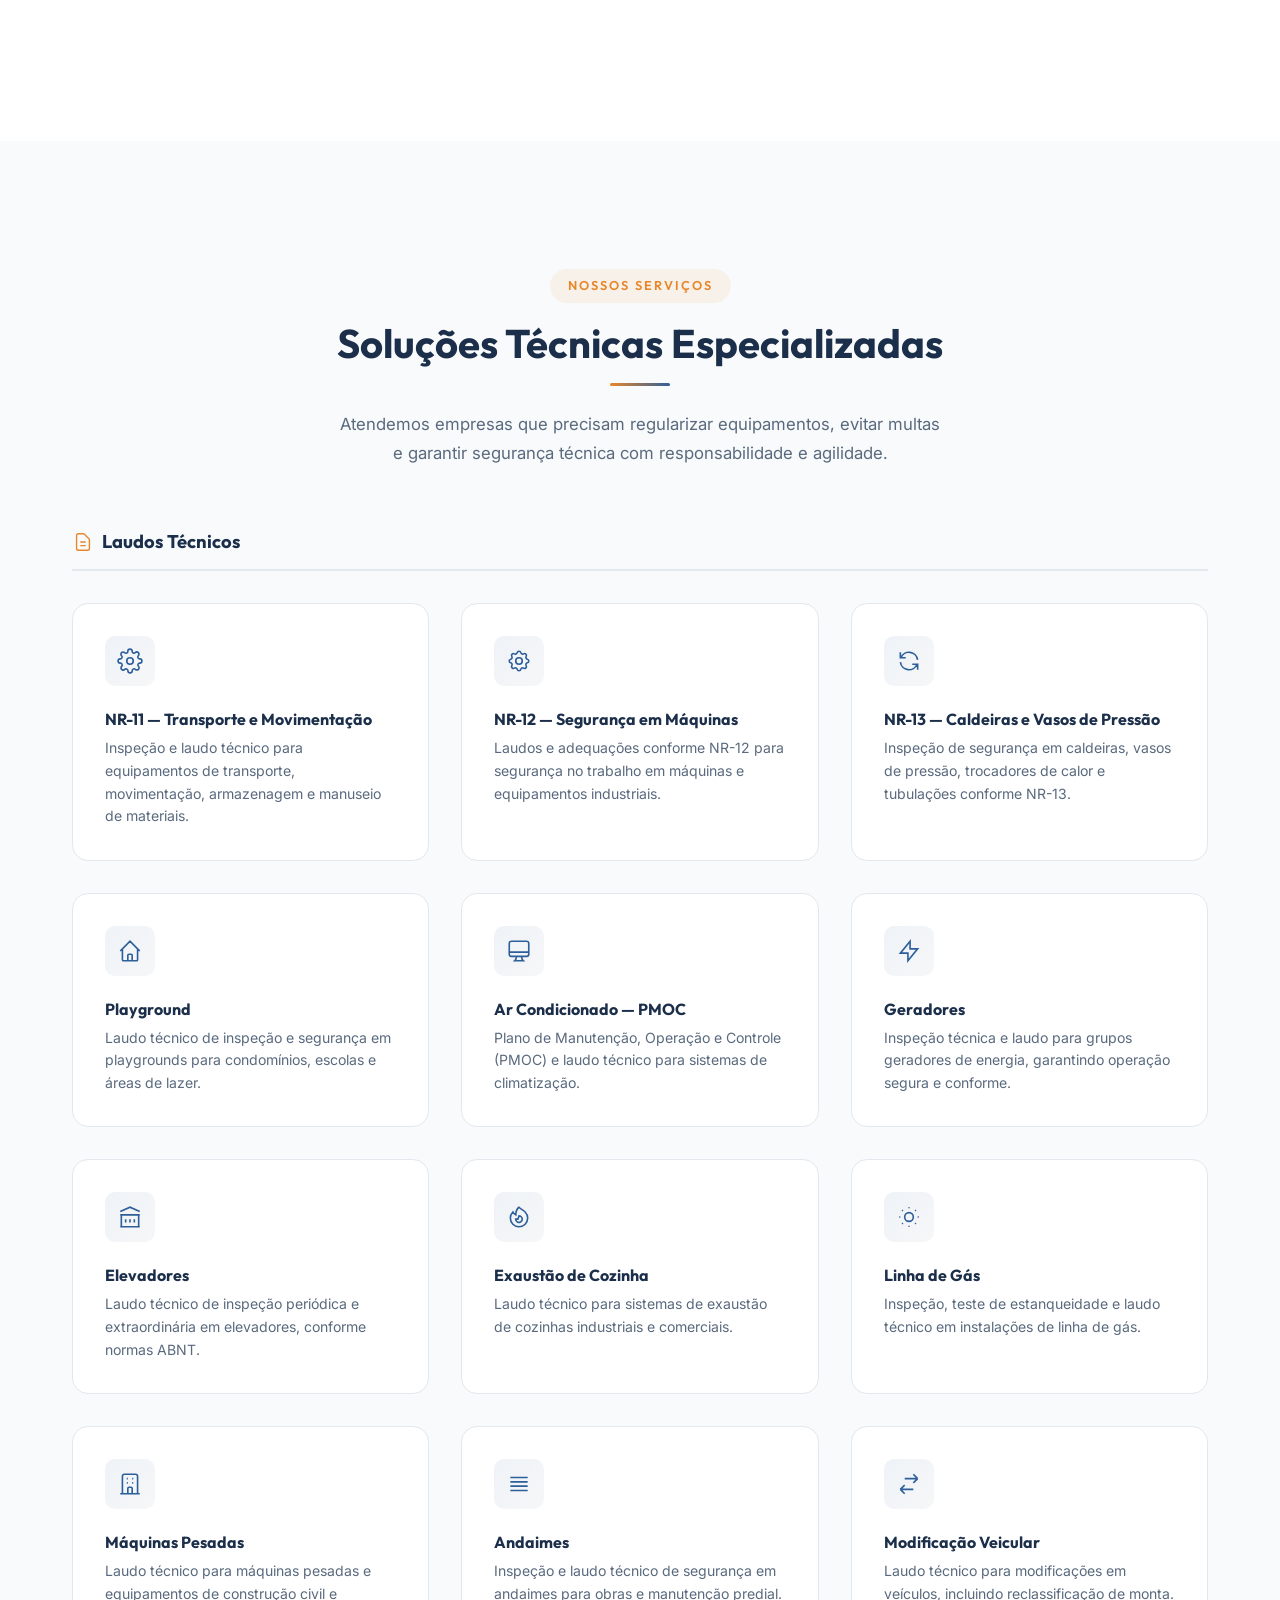
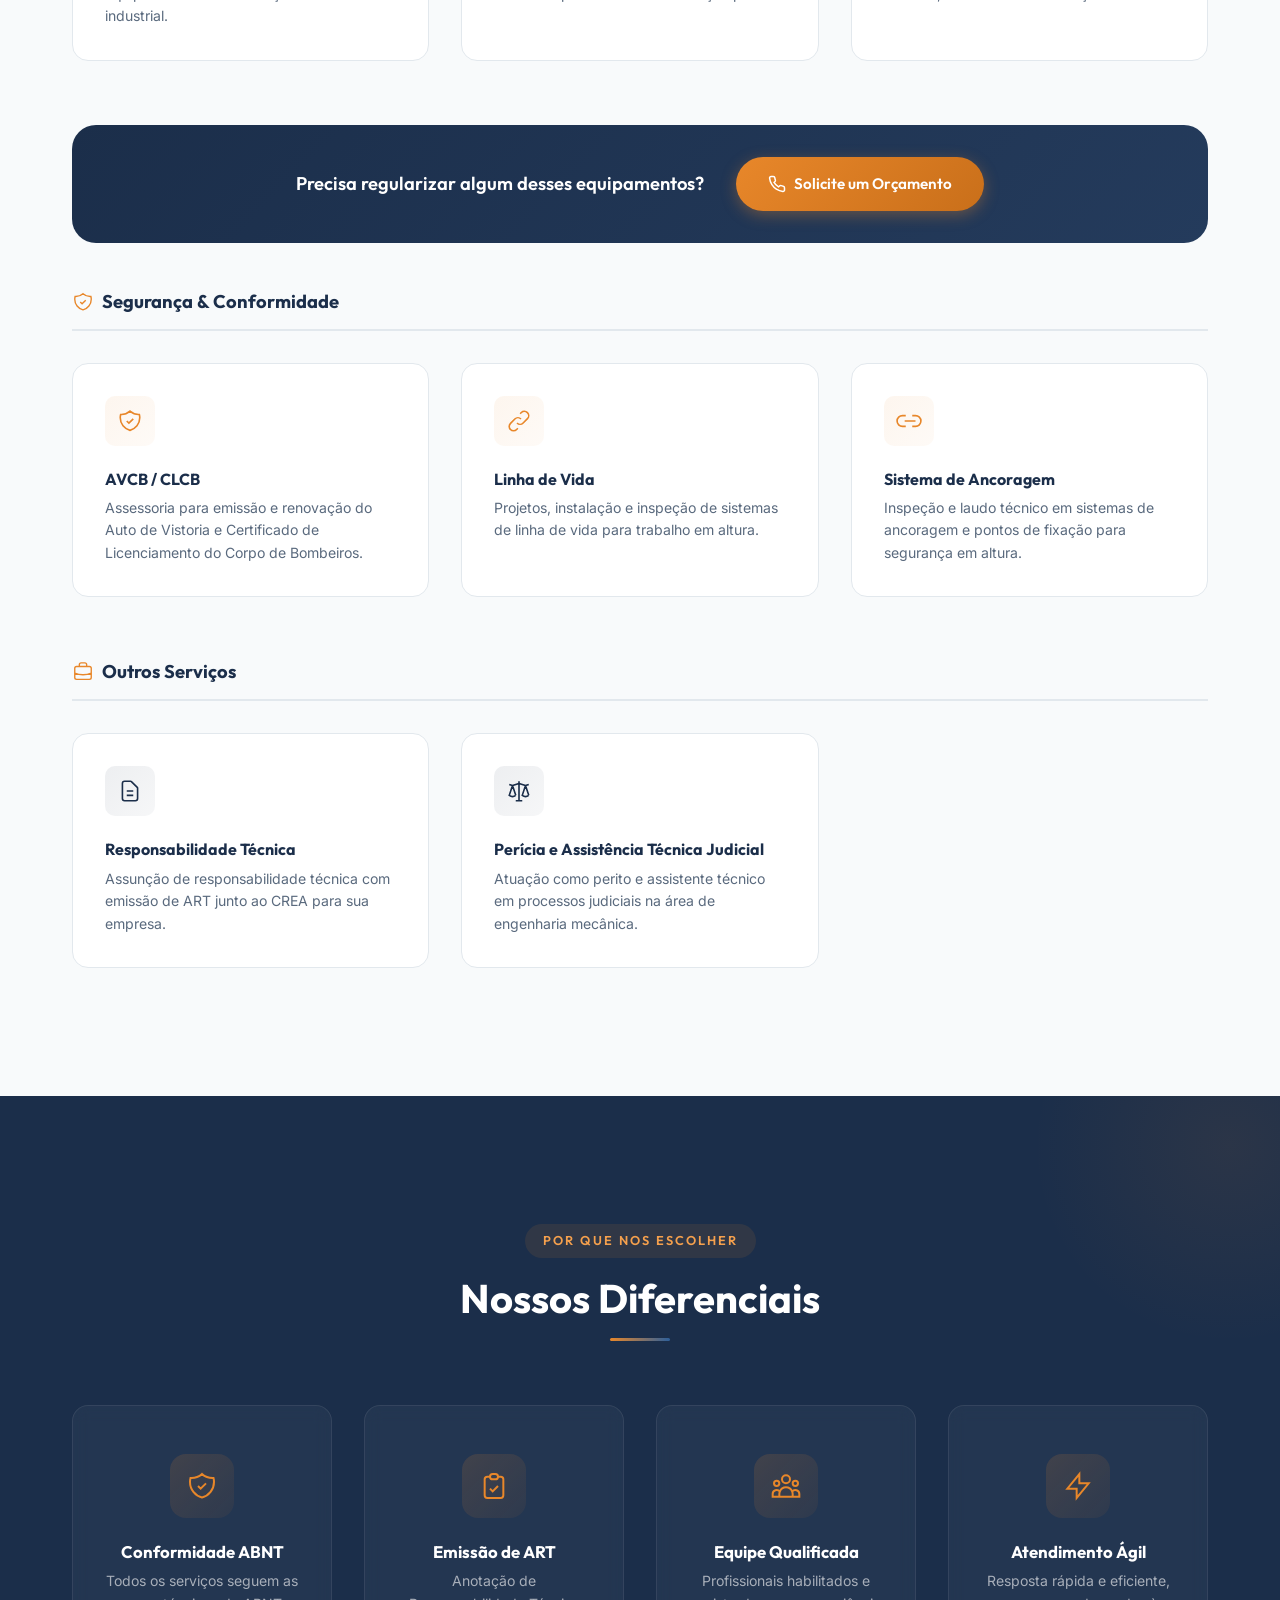
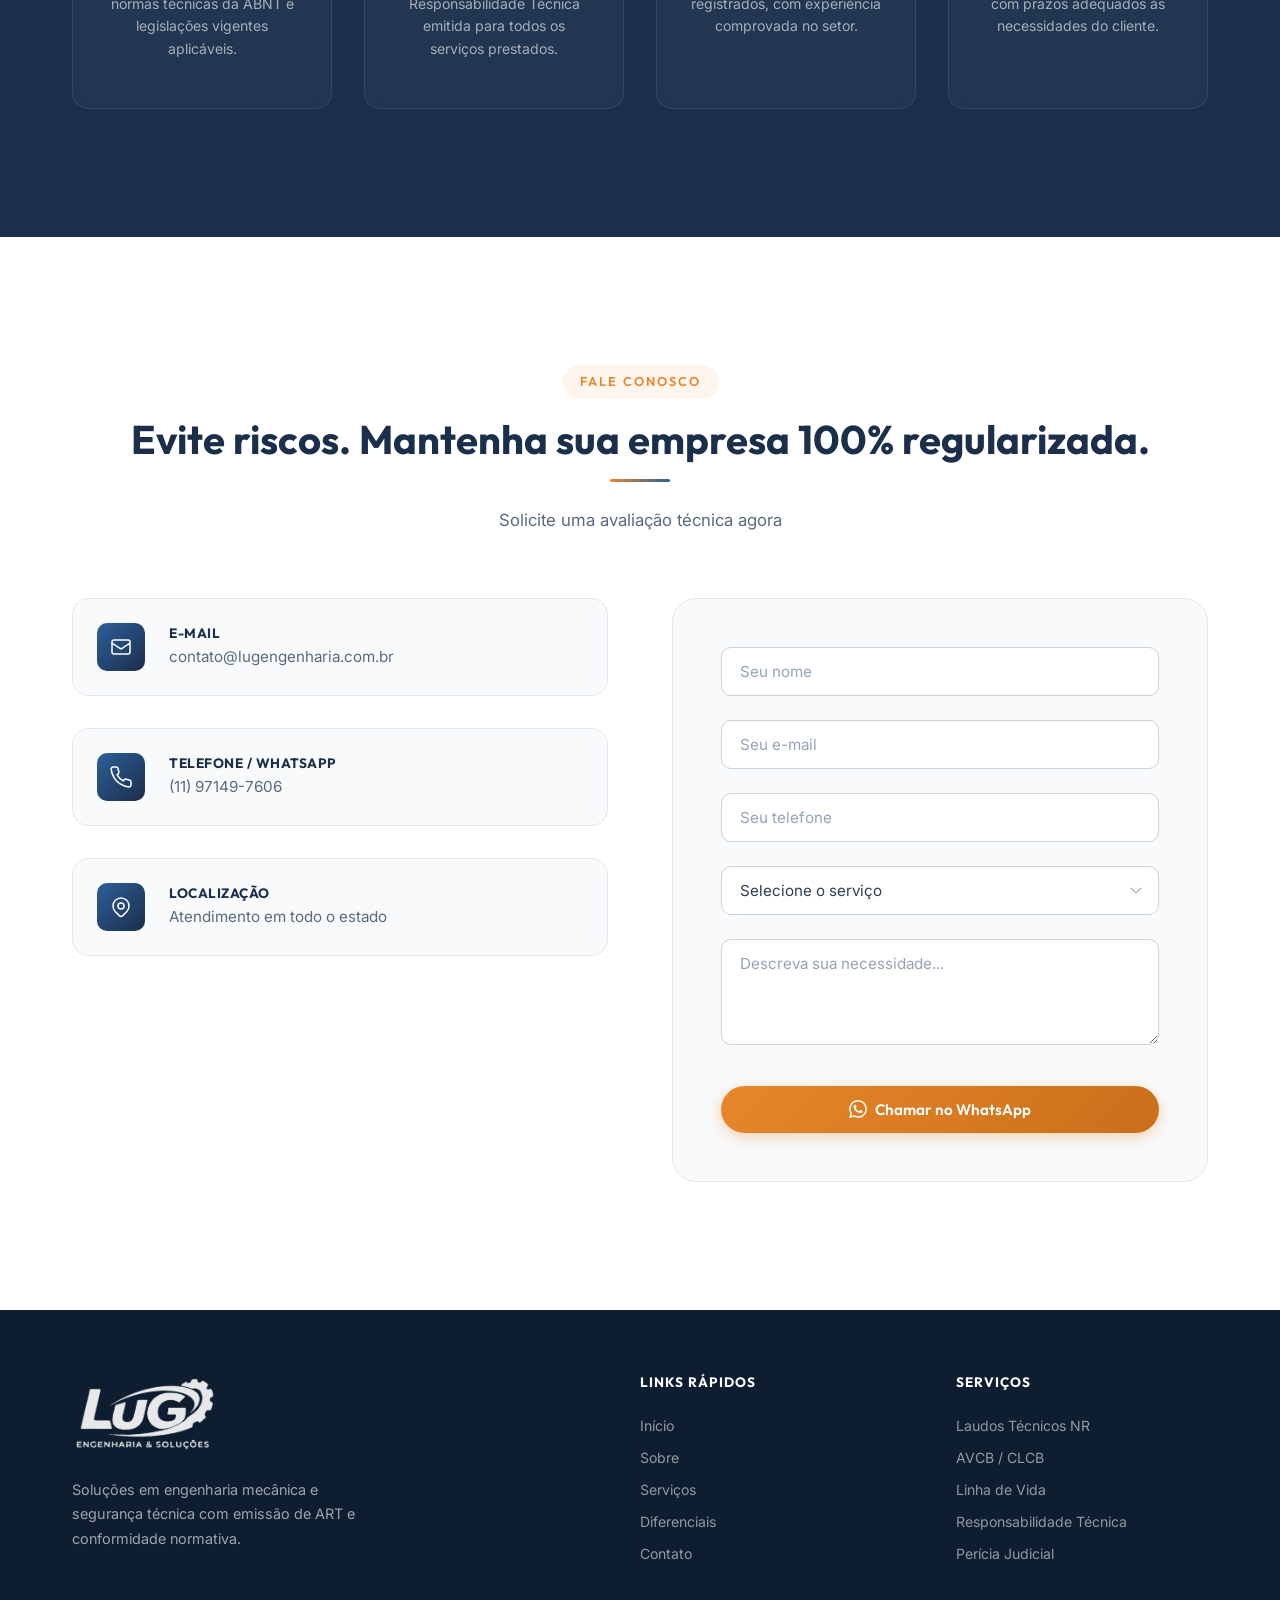
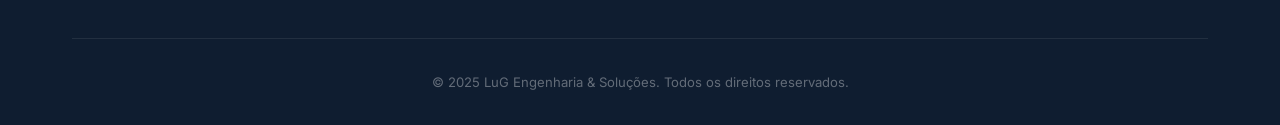
==== commit 641a4a94: "fix: float button modified" ====
--- a/index.html
+++ b/index.html
@@ -67,14 +67,6 @@
             <li>✔ Equipamentos sem inspeção atualizada</li>
           </ul>
           <p class="problemas__cta">Nós resolvemos isso para você com rapidez e segurança.</p>
-          <a href="https://wa.me/5511971497606?text=Olá!%20Preciso%20de%20ajuda%20com%20regularização%20técnica."
-            target="_blank" class="btn btn--primary problemas__btn reveal reveal--delay-1">
-            <svg viewBox="0 0 24 24" fill="currentColor" width="20" height="20">
-              <path
-                d="M17.472 14.382c-.297-.149-1.758-.867-2.03-.967-.273-.099-.471-.148-.67.15-.197.297-.767.966-.94 1.164-.173.199-.347.223-.644.075-.297-.15-1.255-.463-2.39-1.475-.883-.788-1.48-1.761-1.653-2.059-.173-.297-.018-.458.13-.606.134-.133.298-.347.446-.52.149-.174.198-.298.298-.497.099-.198.05-.371-.025-.52-.075-.149-.669-1.612-.916-2.207-.242-.579-.487-.5-.669-.51-.173-.008-.371-.01-.57-.01-.198 0-.52.074-.792.372-.272.297-1.04 1.016-1.04 2.479 0 1.462 1.065 2.875 1.213 3.074.149.198 2.096 3.2 5.077 4.487.709.306 1.262.489 1.694.625.712.227 1.36.195 1.871.118.571-.085 1.758-.719 2.006-1.413.248-.694.248-1.289.173-1.413-.074-.124-.272-.198-.57-.347m-5.421 7.403h-.004a9.87 9.87 0 01-5.031-1.378l-.361-.214-3.741.982.998-3.648-.235-.374a9.86 9.86 0 01-1.51-5.26c.001-5.45 4.436-9.884 9.888-9.884 2.64 0 5.122 1.03 6.988 2.898a9.825 9.825 0 012.893 6.994c-.003 5.45-4.437 9.884-9.885 9.884m8.413-18.297A11.815 11.815 0 0012.05 0C5.495 0 .16 5.335.157 11.892c0 2.096.547 4.142 1.588 5.945L.057 24l6.305-1.654a11.882 11.882 0 005.683 1.448h.005c6.554 0 11.89-5.335 11.893-11.893a11.821 11.821 0 00-3.48-8.413z" />
-            </svg>
-            Fale com um especialista agora
-          </a>
         </div>
       </div>
     </section>
@@ -600,14 +592,14 @@
     </div>
   </footer>
 
-  <!-- WhatsApp FAB -->
-  <div class="whatsapp-fab-wrapper" id="whatsappFab">
-    <div class="whatsapp-tooltip" id="whatsappTooltip">
+  <!-- CTA FAB (Floating Action Button) -->
+  <div class="cta-fab-wrapper visible" id="whatsappFab">
+    <div class="cta-fab-tooltip" id="whatsappTooltip">
       Precisa de ajuda? Fale com um engenheiro agora!
-      <button class="whatsapp-tooltip__close" id="tooltipClose" aria-label="Fechar">&times;</button>
-    </div>
-    <a href="https://wa.me/5511971497606?text=Olá!%20Gostaria%20de%20mais%20informações%20sobre%20os%20serviços%20da%20LuG%20Engenharia."
-      target="_blank" class="whatsapp-fab" aria-label="Fale conosco pelo WhatsApp" title="Fale conosco pelo WhatsApp">
+      <button class="cta-fab-tooltip__close" id="tooltipClose" aria-label="Fechar">&times;</button>
+    </div>
+    <a href="https://wa.me/5511971497606?text=Olá!%20Preciso%20de%20ajuda%20com%20regularização%20técnica."
+      target="_blank" class="cta-fab" aria-label="Fale conosco pelo WhatsApp" title="Fale conosco pelo WhatsApp">
       <svg viewBox="0 0 24 24" fill="currentColor">
         <path
           d="M17.472 14.382c-.297-.149-1.758-.867-2.03-.967-.273-.099-.471-.148-.67.15-.197.297-.767.966-.94 1.164-.173.199-.347.223-.644.075-.297-.15-1.255-.463-2.39-1.475-.883-.788-1.48-1.761-1.653-2.059-.173-.297-.018-.458.13-.606.134-.133.298-.347.446-.52.149-.174.198-.298.298-.497.099-.198.05-.371-.025-.52-.075-.149-.669-1.612-.916-2.207-.242-.579-.487-.5-.669-.51-.173-.008-.371-.01-.57-.01-.198 0-.52.074-.792.372-.272.297-1.04 1.016-1.04 2.479 0 1.462 1.065 2.875 1.213 3.074.149.198 2.096 3.2 5.077 4.487.709.306 1.262.489 1.694.625.712.227 1.36.195 1.871.118.571-.085 1.758-.719 2.006-1.413.248-.694.248-1.289.173-1.413-.074-.124-.272-.198-.57-.347m-5.421 7.403h-.004a9.87 9.87 0 01-5.031-1.378l-.361-.214-3.741.982.998-3.648-.235-.374a9.86 9.86 0 01-1.51-5.26c.001-5.45 4.436-9.884 9.888-9.884 2.64 0 5.122 1.03 6.988 2.898a9.825 9.825 0 012.893 6.994c-.003 5.45-4.437 9.884-9.885 9.884m8.413-18.297A11.815 11.815 0 0012.05 0C5.495 0 .16 5.335.157 11.892c0 2.096.547 4.142 1.588 5.945L.057 24l6.305-1.654a11.882 11.882 0 005.683 1.448h.005c6.554 0 11.89-5.335 11.893-11.893a11.821 11.821 0 00-3.48-8.413z" />
--- a/style.css
+++ b/style.css
@@ -1004,8 +1004,8 @@
   flex-shrink: 0;
 }
 
-/* ═══════════  WHATSAPP FAB  ═══════════ */
-.whatsapp-fab-wrapper {
+/* ═══════════  CTA FAB  ═══════════ */
+.cta-fab-wrapper {
   position: fixed;
   bottom: 28px;
   right: 28px;
@@ -1020,38 +1020,45 @@
   transition: all var(--transition-base);
 }
 
-.whatsapp-fab-wrapper.visible {
+.cta-fab-wrapper.visible {
   opacity: 1;
   transform: scale(1);
   pointer-events: all;
 }
 
-.whatsapp-fab {
-  width: 56px;
-  height: 56px;
+.cta-fab {
+  width: 60px;
+  height: 60px;
   display: flex;
   align-items: center;
   justify-content: center;
-  background: #25D366;
+  background: linear-gradient(135deg, var(--c-orange), var(--c-orange-dark));
   border-radius: 50%;
-  box-shadow: 0 4px 15px rgba(37, 211, 102, 0.4);
+  box-shadow: 0 4px 18px rgba(232, 135, 42, 0.45);
   transition: all var(--transition-base);
   flex-shrink: 0;
-}
-
-.whatsapp-fab:hover {
-  transform: scale(1.1);
-  box-shadow: 0 6px 25px rgba(37, 211, 102, 0.5);
-}
-
-.whatsapp-fab svg {
+  animation: fab-pulse 2.5s ease-in-out infinite;
+}
+
+.cta-fab:hover {
+  transform: scale(1.12);
+  box-shadow: 0 6px 28px rgba(232, 135, 42, 0.55);
+  animation: none;
+}
+
+.cta-fab svg {
   width: 28px;
   height: 28px;
   fill: var(--c-white);
 }
 
-/* ─── WhatsApp Tooltip ─── */
-.whatsapp-tooltip {
+@keyframes fab-pulse {
+  0%, 100% { box-shadow: 0 4px 18px rgba(232, 135, 42, 0.45); }
+  50% { box-shadow: 0 4px 28px rgba(232, 135, 42, 0.65); }
+}
+
+/* ─── CTA Tooltip ─── */
+.cta-fab-tooltip {
   background: var(--c-white);
   color: var(--c-navy);
   font-family: var(--font-body);
@@ -1068,17 +1075,17 @@
   transition: all var(--transition-base);
 }
 
-.whatsapp-tooltip.visible {
+.cta-fab-tooltip.visible {
   opacity: 1;
   transform: translateY(0);
   pointer-events: all;
 }
 
-.whatsapp-tooltip::after {
+.cta-fab-tooltip::after {
   content: '';
   position: absolute;
   bottom: -6px;
-  right: 20px;
+  right: 24px;
   width: 12px;
   height: 12px;
   background: var(--c-white);
@@ -1086,7 +1093,7 @@
   box-shadow: 2px 2px 4px rgba(0, 0, 0, 0.05);
 }
 
-.whatsapp-tooltip__close {
+.cta-fab-tooltip__close {
   position: absolute;
   top: 50%;
   right: 10px;
@@ -1101,7 +1108,7 @@
   transition: color var(--transition-fast);
 }
 
-.whatsapp-tooltip__close:hover {
+.cta-fab-tooltip__close:hover {
   color: var(--c-navy);
 }
 
@@ -1181,23 +1188,121 @@
     padding: 12px 24px;
   }
 
-  /* Hero */
+  /* Hero — stack vertically */
+  .hero {
+    flex-direction: column;
+    min-height: auto;
+    padding-top: calc(var(--navbar-height) + var(--space-2xl));
+    padding-bottom: var(--space-2xl);
+  }
+
+  .hero__content {
+    padding: var(--space-lg);
+    max-width: 100%;
+  }
+
   .hero__logo {
-    width: 240px;
+    width: 250px;
+  }
+
+  .hero__title {
+    font-size: 1.6rem;
+  }
+
+  .hero__subtitle {
+    font-size: 0.95rem;
+    margin-bottom: var(--space-xl);
+  }
+
+  .hero__scroll-indicator {
+    display: none;
+  }
+
+  /* Problemas — full width on mobile */
+  .problemas {
+    padding: var(--space-2xl) 0;
+    z-index: 2;
+  }
+
+  .problemas__content {
+    max-width: 100%;
+    padding: 0 var(--space-md);
+  }
+
+  .problemas__title {
+    font-size: 1.3rem;
+  }
+
+  .problemas__list {
+    max-width: 100%;
+  }
+
+  .problemas__list li {
+    font-size: 0.95rem;
+  }
+
+  .problemas__btn {
+    width: 100%;
+    justify-content: center;
+  }
+
+  .problemas__cta {
+    font-size: 1rem;
   }
 
   /* Sobre */
+  .sobre {
+    padding: var(--space-3xl) 0;
+  }
+
   .sobre__grid {
     grid-template-columns: 1fr;
     gap: var(--space-2xl);
   }
 
+  /* Section Headers */
+  .section-header {
+    margin-bottom: var(--space-2xl);
+  }
+
+  .section-header__title {
+    font-size: 1.5rem;
+  }
+
+  .section-header__desc {
+    font-size: 0.95rem;
+  }
+
   /* Services */
+  .servicos {
+    padding: var(--space-3xl) 0;
+  }
+
   .servicos__grid {
     grid-template-columns: 1fr;
   }
 
+  .servicos__cta-banner {
+    flex-direction: column;
+    text-align: center;
+    padding: var(--space-xl) var(--space-lg);
+    gap: var(--space-md);
+  }
+
+  .servicos__cta-banner p {
+    font-size: 1rem;
+  }
+
+  .servicos__cta-banner .btn {
+    width: 100%;
+    justify-content: center;
+  }
+
   /* Diferenciais */
+  .diferenciais {
+    padding: var(--space-3xl) 0;
+  }
+
   .diferenciais__grid {
     grid-template-columns: 1fr;
     gap: var(--space-lg);
@@ -1218,6 +1323,10 @@
   }
 
   /* Contato */
+  .contato {
+    padding: var(--space-3xl) 0;
+  }
+
   .contato__grid {
     grid-template-columns: 1fr;
     gap: var(--space-2xl);
@@ -1227,6 +1336,24 @@
   .footer__grid {
     grid-template-columns: 1fr;
     gap: var(--space-2xl);
+    text-align: center;
+  }
+
+  .footer__logo {
+    margin-left: auto;
+    margin-right: auto;
+  }
+
+  .footer__links,
+  .footer__services {
+    text-align: center;
+  }
+
+  .footer__brand p {
+    max-width: 100%;
+    text-align: center;
+    margin-left: auto;
+    margin-right: auto;
   }
 }
 
@@ -1236,16 +1363,15 @@
   }
 
   .hero__content {
-    padding: var(--space-lg);
+    padding: var(--space-md);
   }
 
   .hero__logo {
     width: 200px;
   }
 
-  .hero__cta {
-    width: 100%;
-    justify-content: center;
+  .hero__title {
+    font-size: 1.4rem;
   }
 
   .btn {
@@ -1253,30 +1379,37 @@
     font-size: 0.9rem;
   }
 
-  .servicos__grid {
-    grid-template-columns: 1fr;
-  }
-
-  .whatsapp-fab-wrapper {
+  .cta-fab-wrapper {
     bottom: 20px;
     right: 20px;
   }
 
-  .whatsapp-fab {
-    width: 50px;
-    height: 50px;
-  }
-
-  .whatsapp-tooltip {
+  .cta-fab {
+    width: 52px;
+    height: 52px;
+  }
+
+  .cta-fab-tooltip {
     white-space: normal;
     max-width: 220px;
     font-size: 0.82rem;
   }
 
-  .servicos__cta-banner {
+  .stat-card {
     flex-direction: column;
     text-align: center;
-    padding: var(--space-xl) var(--space-lg);
+  }
+
+  .stat-card__icon {
+    margin: 0 auto;
+  }
+
+  .contato__form {
+    padding: var(--space-xl);
+  }
+
+  .footer__logo {
+    height: 60px;
   }
 }
 
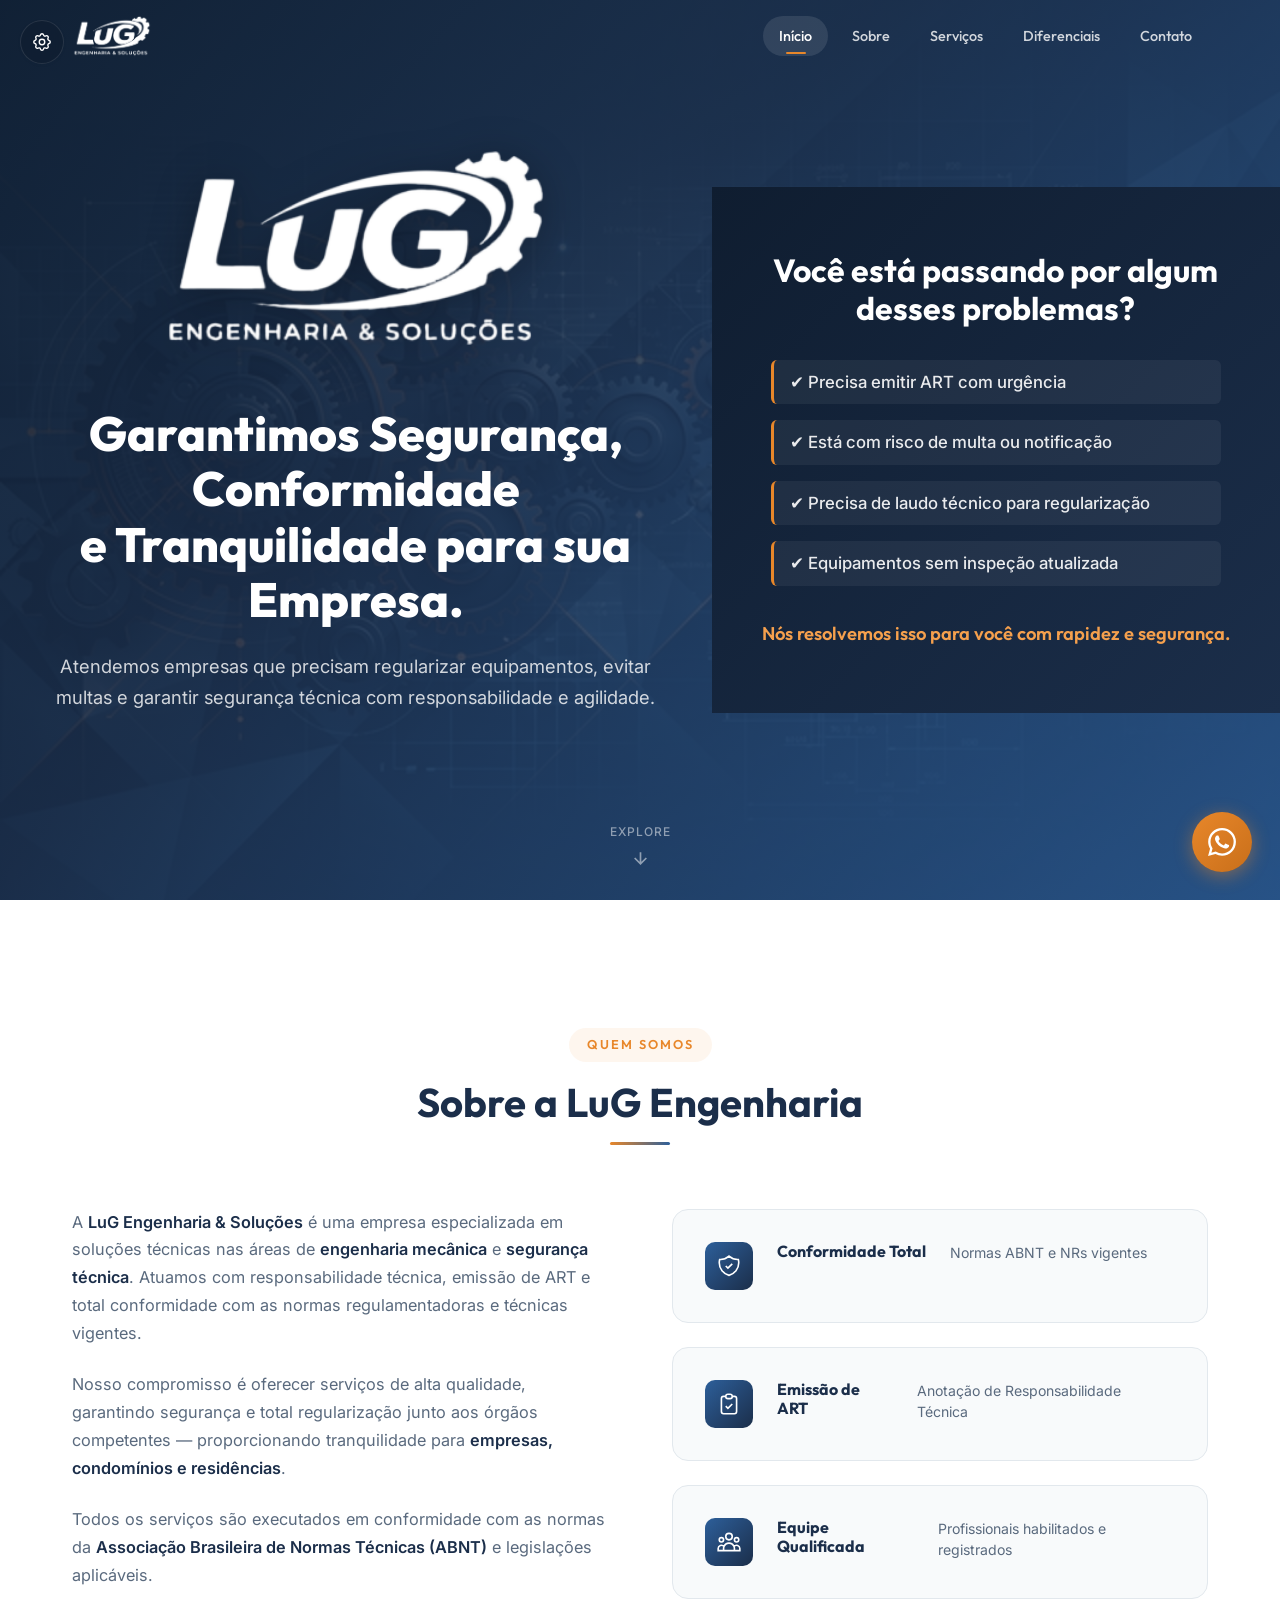
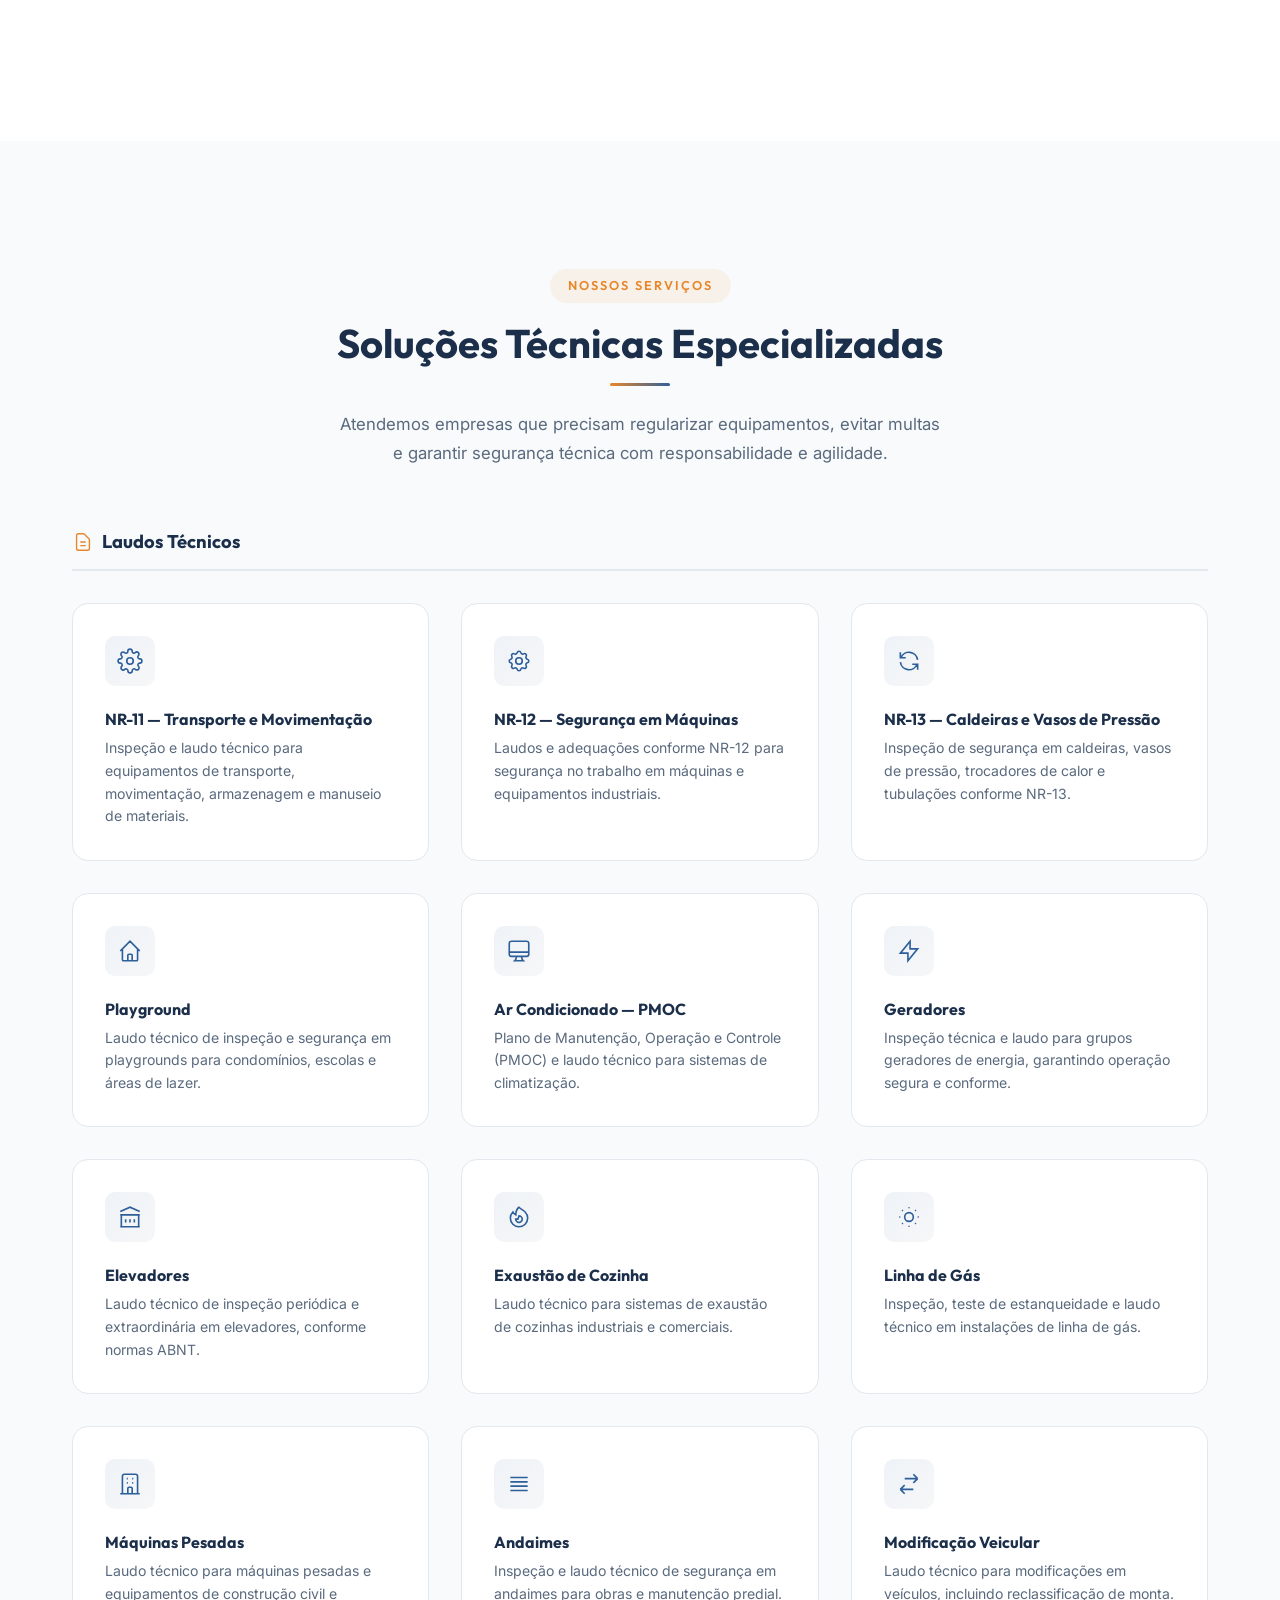
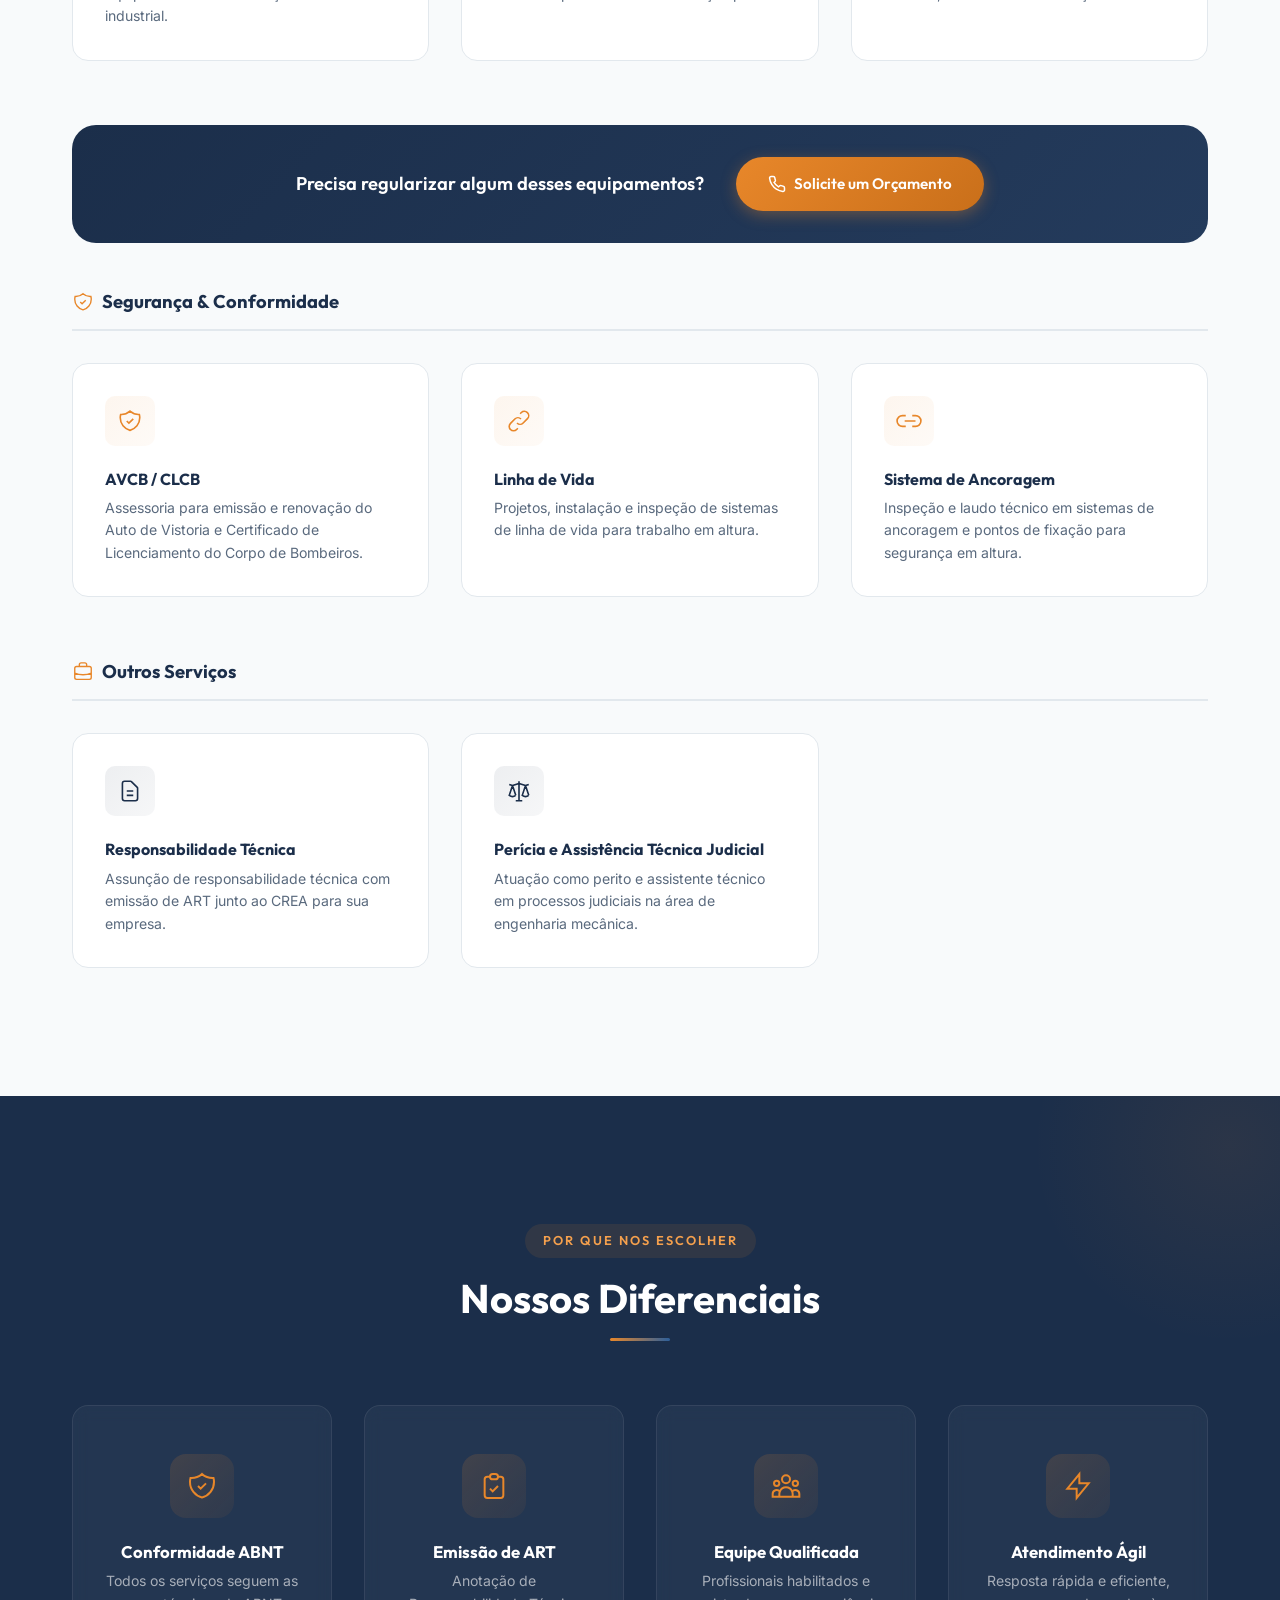
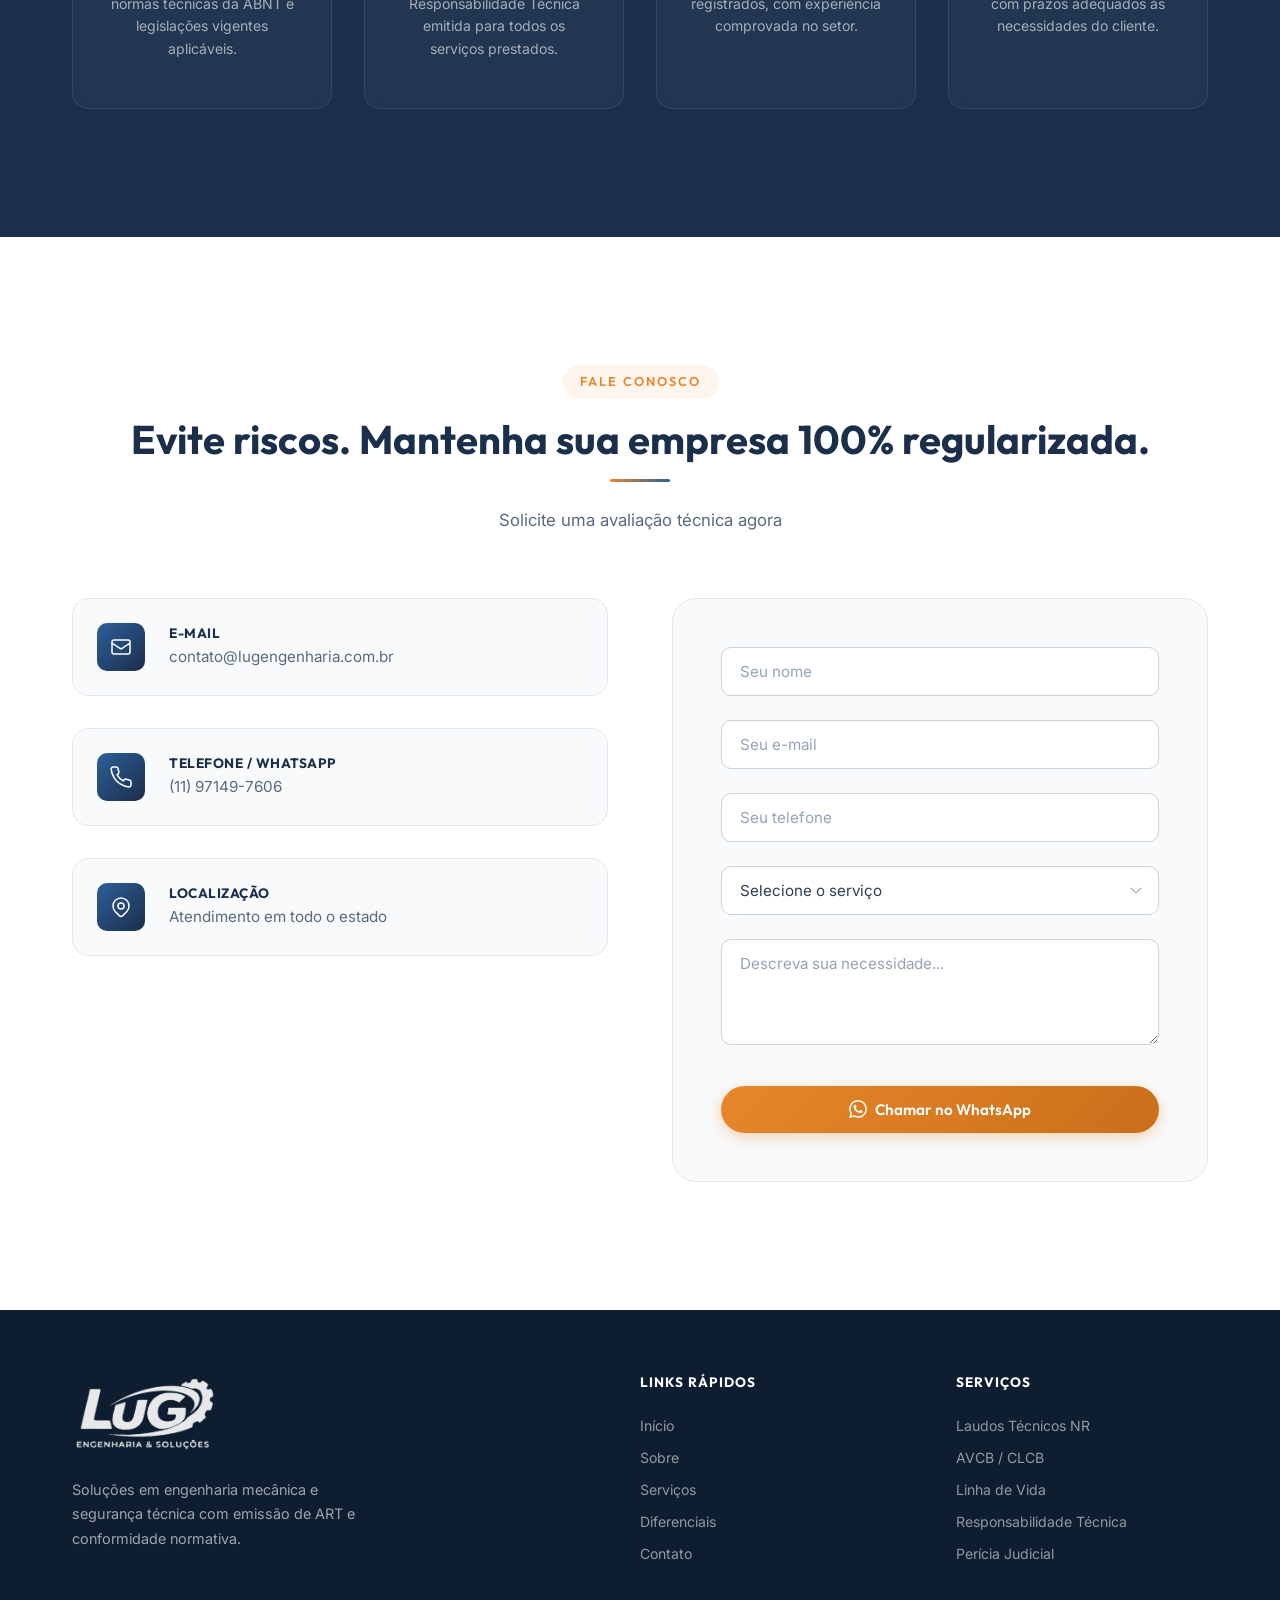
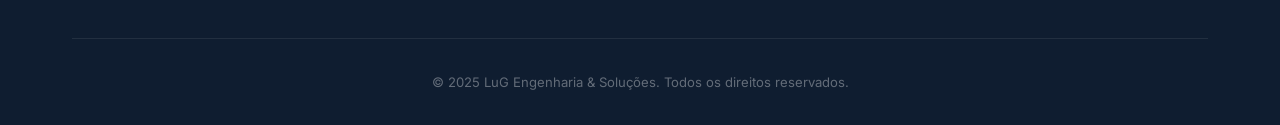
==== commit 2bc00af9: "feat: feature toggle added" ====
--- a/index.html
+++ b/index.html
@@ -23,6 +23,14 @@
 
 <body>
 
+  <!-- ═══════════ FEATURE TOGGLE BTN ═══════════ -->
+  <a href="feature-toggles.html" class="feature-toggle-btn" aria-label="Acessar painel de Feature Toggles" title="Feature Toggles">
+    <svg viewBox="0 0 24 24" fill="none" stroke="currentColor" stroke-width="1.5">
+      <path d="M10.325 4.317c.426-1.756 2.924-1.756 3.35 0a1.724 1.724 0 002.573 1.066c1.543-.94 3.31.826 2.37 2.37a1.724 1.724 0 001.066 2.573c1.756.426 1.756 2.924 0 3.35a1.724 1.724 0 00-1.066 2.573c.94 1.543-.826 3.31-2.37 2.37a1.724 1.724 0 00-2.573 1.066c-.426 1.756-2.924 1.756-3.35 0a1.724 1.724 0 00-2.573-1.066c-1.543.94-3.31-.826-2.37-2.37a1.724 1.724 0 00-1.066-2.573c-1.756-.426-1.756-2.924 0-3.35a1.724 1.724 0 001.066-2.573c-.94-1.543.826-3.31 2.37-2.37.996.608 2.296.07 2.572-1.065z" />
+      <circle cx="12" cy="12" r="3" />
+    </svg>
+  </a>
+
   <!-- ═══════════ NAVBAR ═══════════ -->
   <header class="navbar" id="navbar">
     <div class="navbar__container">
@@ -157,7 +165,7 @@
         </h3>
         <div class="servicos__grid">
 
-          <div class="service-card reveal">
+          <div class="service-card reveal" data-toggle-id="servico-nr11">
             <div class="service-card__icon">
               <svg viewBox="0 0 24 24" fill="none" stroke="currentColor" stroke-width="1.5">
                 <circle cx="12" cy="12" r="3" />
@@ -170,7 +178,7 @@
               armazenagem e manuseio de materiais.</p>
           </div>
 
-          <div class="service-card reveal">
+          <div class="service-card reveal" data-toggle-id="servico-nr12">
             <div class="service-card__icon">
               <svg viewBox="0 0 24 24" fill="none" stroke="currentColor" stroke-width="1.5">
                 <path
@@ -183,7 +191,7 @@
               equipamentos industriais.</p>
           </div>
 
-          <div class="service-card reveal">
+          <div class="service-card reveal" data-toggle-id="servico-nr13">
             <div class="service-card__icon">
               <svg viewBox="0 0 24 24" fill="none" stroke="currentColor" stroke-width="1.5">
                 <path
@@ -195,7 +203,7 @@
               tubulações conforme NR-13.</p>
           </div>
 
-          <div class="service-card reveal">
+          <div class="service-card reveal" data-toggle-id="servico-playground">
             <div class="service-card__icon">
               <svg viewBox="0 0 24 24" fill="none" stroke="currentColor" stroke-width="1.5">
                 <path
@@ -207,7 +215,7 @@
               e áreas de lazer.</p>
           </div>
 
-          <div class="service-card reveal">
+          <div class="service-card reveal" data-toggle-id="servico-pmoc">
             <div class="service-card__icon">
               <svg viewBox="0 0 24 24" fill="none" stroke="currentColor" stroke-width="1.5">
                 <path
@@ -219,7 +227,7 @@
               de climatização.</p>
           </div>
 
-          <div class="service-card reveal">
+          <div class="service-card reveal" data-toggle-id="servico-geradores">
             <div class="service-card__icon">
               <svg viewBox="0 0 24 24" fill="none" stroke="currentColor" stroke-width="1.5">
                 <path d="M13 10V3L4 14h7v7l9-11h-7z" />
@@ -230,7 +238,7 @@
               segura e conforme.</p>
           </div>
 
-          <div class="service-card reveal">
+          <div class="service-card reveal" data-toggle-id="servico-elevadores">
             <div class="service-card__icon">
               <svg viewBox="0 0 24 24" fill="none" stroke="currentColor" stroke-width="1.5">
                 <path d="M8 14v3m4-3v3m4-3v3M3 21h18M3 10h18M3 7l9-4 9 4M4 10h16v11H4V10z" />
@@ -241,7 +249,7 @@
               normas ABNT.</p>
           </div>
 
-          <div class="service-card reveal">
+          <div class="service-card reveal" data-toggle-id="servico-exaustao">
             <div class="service-card__icon">
               <svg viewBox="0 0 24 24" fill="none" stroke="currentColor" stroke-width="1.5">
                 <path
@@ -254,7 +262,7 @@
             </p>
           </div>
 
-          <div class="service-card reveal">
+          <div class="service-card reveal" data-toggle-id="servico-gas">
             <div class="service-card__icon">
               <svg viewBox="0 0 24 24" fill="none" stroke="currentColor" stroke-width="1.5">
                 <path
@@ -267,7 +275,7 @@
               gás.</p>
           </div>
 
-          <div class="service-card reveal">
+          <div class="service-card reveal" data-toggle-id="servico-maquinas">
             <div class="service-card__icon">
               <svg viewBox="0 0 24 24" fill="none" stroke="currentColor" stroke-width="1.5">
                 <path
@@ -279,7 +287,7 @@
               industrial.</p>
           </div>
 
-          <div class="service-card reveal">
+          <div class="service-card reveal" data-toggle-id="servico-andaimes">
             <div class="service-card__icon">
               <svg viewBox="0 0 24 24" fill="none" stroke="currentColor" stroke-width="1.5">
                 <path d="M4 6h16M4 10h16M4 14h16M4 18h16" />
@@ -290,7 +298,7 @@
               predial.</p>
           </div>
 
-          <div class="service-card reveal">
+          <div class="service-card reveal" data-toggle-id="servico-veicular">
             <div class="service-card__icon">
               <svg viewBox="0 0 24 24" fill="none" stroke="currentColor" stroke-width="1.5">
                 <path d="M8 7h12m0 0l-4-4m4 4l-4 4m0 6H4m0 0l4 4m-4-4l4-4" />
@@ -305,7 +313,7 @@
       </div>
 
       <!-- CTA Intermediário -->
-      <div class="servicos__cta-banner reveal">
+      <div class="servicos__cta-banner reveal" data-toggle-id="cta-banner">
         <p>Precisa regularizar algum desses equipamentos?</p>
         <a href="https://wa.me/5511971497606?text=Olá!%20Gostaria%20de%20solicitar%20um%20orçamento%20para%20laudo%20técnico."
           target="_blank" class="btn btn--primary">
@@ -328,7 +336,7 @@
         </h3>
         <div class="servicos__grid">
 
-          <div class="service-card reveal">
+          <div class="service-card reveal" data-toggle-id="servico-avcb">
             <div class="service-card__icon service-card__icon--accent">
               <svg viewBox="0 0 24 24" fill="none" stroke="currentColor" stroke-width="1.5">
                 <path
@@ -340,7 +348,7 @@
               Licenciamento do Corpo de Bombeiros.</p>
           </div>
 
-          <div class="service-card reveal">
+          <div class="service-card reveal" data-toggle-id="servico-linha-vida">
             <div class="service-card__icon service-card__icon--accent">
               <svg viewBox="0 0 24 24" fill="none" stroke="currentColor" stroke-width="1.5">
                 <path
@@ -352,7 +360,7 @@
               altura.</p>
           </div>
 
-          <div class="service-card reveal">
+          <div class="service-card reveal" data-toggle-id="servico-ancoragem">
             <div class="service-card__icon service-card__icon--accent">
               <svg viewBox="0 0 24 24" fill="none" stroke="currentColor" stroke-width="1.5">
                 <path d="M15 7h3a5 5 0 015 5 5 5 0 01-5 5h-3m-6 0H6a5 5 0 01-5-5 5 5 0 015-5h3m-1 5h10" />
@@ -377,7 +385,7 @@
         </h3>
         <div class="servicos__grid">
 
-          <div class="service-card reveal">
+          <div class="service-card reveal" data-toggle-id="servico-rt">
             <div class="service-card__icon service-card__icon--dark">
               <svg viewBox="0 0 24 24" fill="none" stroke="currentColor" stroke-width="1.5">
                 <path
@@ -389,7 +397,7 @@
               empresa.</p>
           </div>
 
-          <div class="service-card reveal">
+          <div class="service-card reveal" data-toggle-id="servico-pericia">
             <div class="service-card__icon service-card__icon--dark">
               <svg viewBox="0 0 24 24" fill="none" stroke="currentColor" stroke-width="1.5">
                 <path
@@ -417,7 +425,7 @@
       </div>
       <div class="diferenciais__grid">
 
-        <div class="diferencial-card reveal">
+        <div class="diferencial-card reveal" data-toggle-id="diferencial-abnt">
           <div class="diferencial-card__icon">
             <svg viewBox="0 0 24 24" fill="none" stroke="currentColor" stroke-width="1.5">
               <path
@@ -428,7 +436,7 @@
           <p>Todos os serviços seguem as normas técnicas da ABNT e legislações vigentes aplicáveis.</p>
         </div>
 
-        <div class="diferencial-card reveal reveal--delay-1">
+        <div class="diferencial-card reveal reveal--delay-1" data-toggle-id="diferencial-art">
           <div class="diferencial-card__icon">
             <svg viewBox="0 0 24 24" fill="none" stroke="currentColor" stroke-width="1.5">
               <path
@@ -439,7 +447,7 @@
           <p>Anotação de Responsabilidade Técnica emitida para todos os serviços prestados.</p>
         </div>
 
-        <div class="diferencial-card reveal reveal--delay-2">
+        <div class="diferencial-card reveal reveal--delay-2" data-toggle-id="diferencial-equipe">
           <div class="diferencial-card__icon">
             <svg viewBox="0 0 24 24" fill="none" stroke="currentColor" stroke-width="1.5">
               <path
@@ -450,7 +458,7 @@
           <p>Profissionais habilitados e registrados, com experiência comprovada no setor.</p>
         </div>
 
-        <div class="diferencial-card reveal reveal--delay-3">
+        <div class="diferencial-card reveal reveal--delay-3" data-toggle-id="diferencial-agil">
           <div class="diferencial-card__icon">
             <svg viewBox="0 0 24 24" fill="none" stroke="currentColor" stroke-width="1.5">
               <path d="M13 10V3L4 14h7v7l9-11h-7z" />
@@ -607,6 +615,7 @@
     </a>
   </div>
 
+  <script src="toggle-apply.js"></script>
   <script src="script.js"></script>
 </body>
 
--- a/style.css
+++ b/style.css
@@ -1427,4 +1427,39 @@
 .menu-overlay.active {
   opacity: 1;
   pointer-events: all;
+}
+
+/* ─── Feature Toggle Button ─── */
+.feature-toggle-btn {
+  position: fixed;
+  top: 20px;
+  left: 20px;
+  width: 44px;
+  height: 44px;
+  background: rgba(15, 29, 48, 0.6);
+  backdrop-filter: blur(8px);
+  -webkit-backdrop-filter: blur(8px);
+  border: 1px solid rgba(255, 255, 255, 0.1);
+  border-radius: 50%;
+  display: flex;
+  align-items: center;
+  justify-content: center;
+  color: var(--c-white);
+  z-index: 9999;
+  transition: all var(--transition-base);
+  box-shadow: var(--shadow-sm);
+  cursor: pointer;
+}
+
+.feature-toggle-btn:hover {
+  background: var(--c-orange);
+  transform: rotate(90deg) scale(1.1);
+  box-shadow: var(--shadow-md);
+  border-color: transparent;
+  color: var(--c-white);
+}
+
+.feature-toggle-btn svg {
+  width: 22px;
+  height: 22px;
 }
